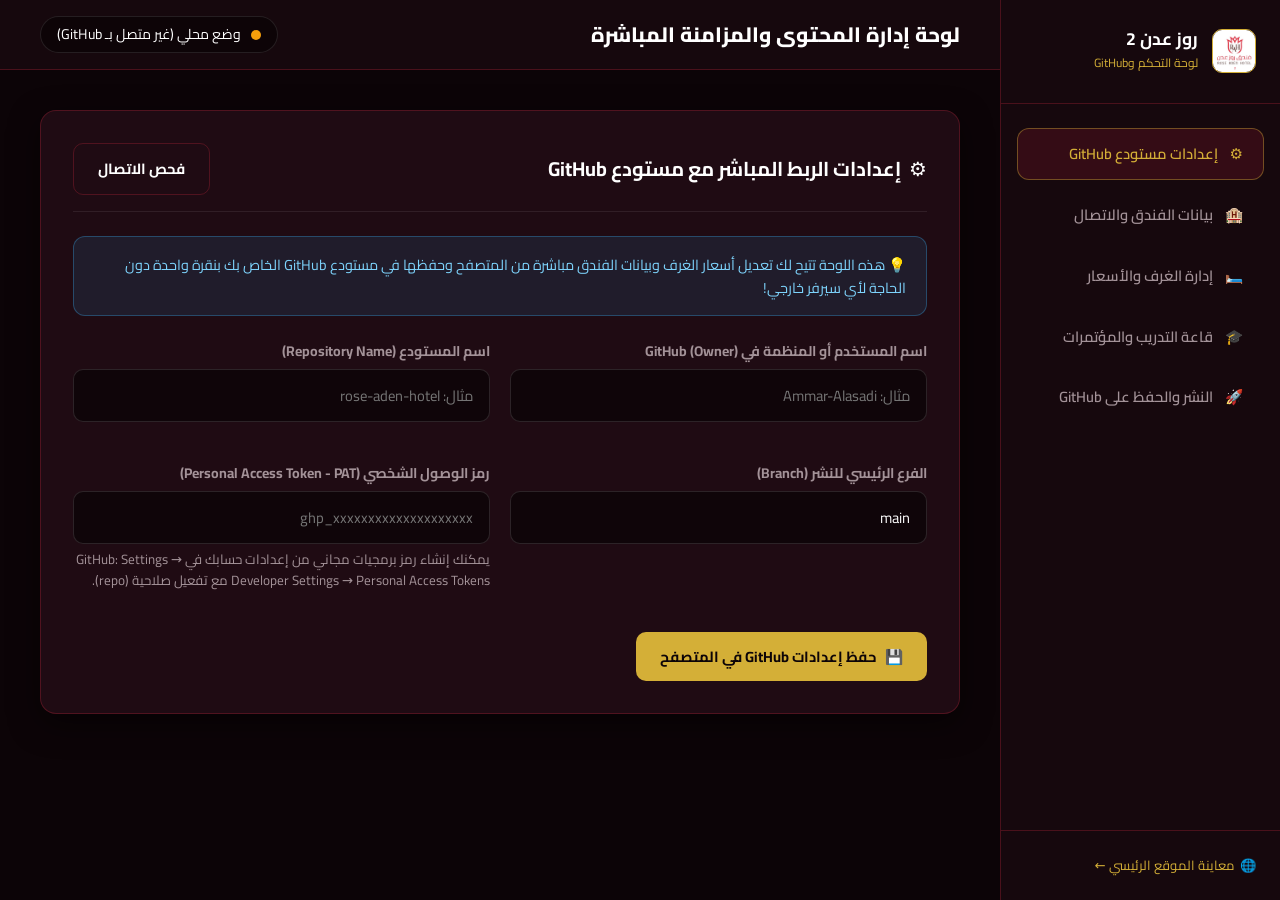
==== admin/index.html @ 8acf1264 "Add files via upload" ====
<!DOCTYPE html>
<html lang="ar" dir="rtl">
<head>
  <meta charset="UTF-8">
  <meta name="viewport" content="width=device-width, initial-scale=1.0">
  <title>لوحة تحكم فندق روز عدن 2 | Rose Aden 2 CMS</title>
  <link rel="icon" type="image/jpeg" href="../assets/images/favicon.jpg">
  
  <!-- Google Fonts: Cairo -->
  <link rel="preconnect" href="https://fonts.googleapis.com">
  <link rel="preconnect" href="https://fonts.gstatic.com" crossorigin>
  <link href="https://fonts.googleapis.com/css2?family=Cairo:wght@400;600;700;800;900&display=swap" rel="stylesheet">
  
  <link rel="stylesheet" href="css/admin.css">
</head>
<body>

  <!-- Sidebar -->
  <aside class="admin-sidebar">
    <div class="admin-brand">
      <img src="../assets/images/logo.jpg" alt="شعار فندق روز عدن 2">
      <div>
        <h2>روز عدن 2</h2>
        <span>لوحة التحكم وGitHub</span>
      </div>
    </div>

    <nav class="admin-nav">
      <div class="admin-nav-item active" data-tab="tab-github" onclick="switchTab('tab-github')">
        <span>⚙️</span> إعدادات مستودع GitHub
      </div>
      <div class="admin-nav-item" data-tab="tab-hotel" onclick="switchTab('tab-hotel')">
        <span>🏨</span> بيانات الفندق والاتصال
      </div>
      <div class="admin-nav-item" data-tab="tab-rooms" onclick="switchTab('tab-rooms')">
        <span>🛏️</span> إدارة الغرف والأسعار
      </div>
      <div class="admin-nav-item" data-tab="tab-hall" onclick="switchTab('tab-hall')">
        <span>🎓</span> قاعة التدريب والمؤتمرات
      </div>
      <div class="admin-nav-item" data-tab="tab-publish" onclick="switchTab('tab-publish')">
        <span>🚀</span> النشر والحفظ على GitHub
      </div>
    </nav>

    <div style="padding: 1.5rem; border-top: 1px solid var(--admin-border); font-size: 0.82rem; color: var(--admin-muted);">
      <a href="../index.html" target="_blank" style="color: var(--admin-gold); text-decoration: none; display: flex; align-items: center; gap: 0.4rem;">
        <span>🌐</span> معاينة الموقع الرئيسي &larr;
      </a>
    </div>
  </aside>

  <!-- Main Content -->
  <main class="admin-main">
    <div class="admin-topbar">
      <h1 style="font-size: 1.3rem; font-weight: 800; color: #ffffff;">لوحة إدارة المحتوى والمزامنة المباشرة</h1>
      <div class="sync-status">
        <span class="status-dot" id="statusDot"></span>
        <span id="statusText">جاري فحص الاتصال بـ GitHub...</span>
      </div>
    </div>

    <div class="admin-content">

      <!-- TAB 1: GitHub Settings -->
      <section class="tab-pane active" id="tab-github">
        <div class="admin-card">
          <div class="admin-card-header">
            <h2 class="admin-card-title"><span>⚙️</span> إعدادات الربط المباشر مع مستودع GitHub</h2>
            <button type="button" class="admin-btn admin-btn-outline" onclick="testGitHubConnection()">فحص الاتصال</button>
          </div>

          <div id="ghConnAlert" class="alert-box alert-info">
            💡 هذه اللوحة تتيح لك تعديل أسعار الغرف وبيانات الفندق مباشرة من المتصفح وحفظها في مستودع GitHub الخاص بك بنقرة واحدة دون الحاجة لأي سيرفر خارجي!
          </div>

          <form onsubmit="saveGitHubConfig(event)">
            <div class="form-row">
              <div class="form-group">
                <label for="ghOwner">اسم المستخدم أو المنظمة في GitHub (Owner)</label>
                <input type="text" id="ghOwner" class="admin-input" placeholder="مثال: Ammar-Alasadi" required>
              </div>
              <div class="form-group">
                <label for="ghRepo">اسم المستودع (Repository Name)</label>
                <input type="text" id="ghRepo" class="admin-input" placeholder="مثال: rose-aden-hotel" required>
              </div>
            </div>

            <div class="form-row">
              <div class="form-group">
                <label for="ghBranch">الفرع الرئيسي للنشر (Branch)</label>
                <input type="text" id="ghBranch" class="admin-input" value="main" placeholder="main أو master أو gh-pages">
              </div>
              <div class="form-group">
                <label for="ghToken">رمز الوصول الشخصي (Personal Access Token - PAT)</label>
                <input type="password" id="ghToken" class="admin-input" placeholder="ghp_xxxxxxxxxxxxxxxxxxxx" required>
                <small style="color: var(--admin-muted); display: block; margin-top: 0.35rem;">
                  يمكنك إنشاء رمز برمجيات مجاني من إعدادات حسابك في GitHub: Settings &rarr; Developer Settings &rarr; Personal Access Tokens مع تفعيل صلاحية (repo).
                </small>
              </div>
            </div>

            <button type="submit" class="admin-btn admin-btn-gold">
              <span>💾</span> حفظ إعدادات GitHub في المتصفح
            </button>
          </form>
        </div>
      </section>

      <!-- TAB 2: Hotel Info -->
      <section class="tab-pane" id="tab-hotel">
        <div class="admin-card">
          <div class="admin-card-header">
            <h2 class="admin-card-title"><span>🏨</span> البيانات العامة ومعلومات الاتصال</h2>
          </div>

          <div class="form-row">
            <div class="form-group">
              <label for="hotelNameAr">اسم الفندق (عربي)</label>
              <input type="text" id="hotelNameAr" class="admin-input">
            </div>
            <div class="form-group">
              <label for="hotelSloganAr">الشعار اللفظي (Slogan)</label>
              <input type="text" id="hotelSloganAr" class="admin-input">
            </div>
          </div>

          <div class="form-group">
            <label for="hotelAddressAr">العنوان التفصيلي</label>
            <input type="text" id="hotelAddressAr" class="admin-input">
          </div>

          <div class="form-row">
            <div class="form-group">
              <label for="hotelWa">رقم الواتساب الرئيسي للحجوزات</label>
              <input type="text" id="hotelWa" class="admin-input">
            </div>
            <div class="form-group">
              <label for="hotelPhones">هواتف الاستقبال الأرضية (مفصولة بـ |)</label>
              <input type="text" id="hotelPhones" class="admin-input">
            </div>
          </div>

          <button type="button" class="admin-btn admin-btn-primary" onclick="switchTab('tab-publish')">
            <span>التالي:</span> مراجعة ونشر التعديلات &larr;
          </button>
        </div>
      </section>

      <!-- TAB 3: Rooms -->
      <section class="tab-pane" id="tab-rooms">
        <div class="admin-card">
          <div class="admin-card-header">
            <h2 class="admin-card-title"><span>🛏️</span> إدارة الغرف والأسعار والمميزات</h2>
          </div>

          <p style="color: var(--admin-muted); margin-bottom: 1.5rem; font-size: 0.9rem;">
            قم بتعديل أسعار الغرف أو مسمياتها وشاراتها الترويجية أدناه، ثم انتقل لتبويب النشر لحفظها مباشرة على GitHub.
          </p>

          <div id="roomsListContainer">
            <!-- Dynamic Rooms -->
          </div>

          <button type="button" class="admin-btn admin-btn-primary" onclick="switchTab('tab-publish')">
            <span>التالي:</span> مراجعة ونشر التعديلات &larr;
          </button>
        </div>
      </section>

      <!-- TAB 4: Hall -->
      <section class="tab-pane" id="tab-hall">
        <div class="admin-card">
          <div class="admin-card-header">
            <h2 class="admin-card-title"><span>🎓</span> قاعة التدريب والفعاليات</h2>
          </div>

          <div class="form-row">
            <div class="form-group">
              <label for="hallTitleAr">عنوان القاعة</label>
              <input type="text" id="hallTitleAr" class="admin-input">
            </div>
            <div class="form-group">
              <label for="hallCapacity">السعة الاستيعابية</label>
              <input type="text" id="hallCapacity" class="admin-input">
            </div>
          </div>

          <button type="button" class="admin-btn admin-btn-primary" onclick="switchTab('tab-publish')">
            <span>التالي:</span> مراجعة ونشر التعديلات &larr;
          </button>
        </div>
      </section>

      <!-- TAB 5: Publish to GitHub -->
      <section class="tab-pane" id="tab-publish">
        <div class="admin-card">
          <div class="admin-card-header">
            <h2 class="admin-card-title"><span>🚀</span> نشر التعديلات وتحديث موقع GitHub Pages</h2>
          </div>

          <div class="alert-box alert-info">
            عند النقر على زر النشر، سيقوم النظام بعمل Commit تلقائي إلى ملفات <code>data/*.json</code> في مستودع GitHub الخاص بك. سيقوم GitHub Pages تلقائياً بإعادة بناء ونشر الموقع خلال 30 إلى 60 ثانية!
          </div>

          <div style="display: flex; gap: 1rem; flex-wrap: wrap; margin-bottom: 2rem;">
            <button type="button" id="publishBtn" class="admin-btn admin-btn-gold" style="font-size: 1.05rem; padding: 0.85rem 2rem;" onclick="publishToGitHub()">
              <span>🚀</span> حفظ ونشر التعديلات على GitHub الآن
            </button>
            <button type="button" class="admin-btn admin-btn-outline" onclick="downloadJsonPackage()">
              <span>📥</span> تحميل ملفات JSON المعدلة يدوياً
            </button>
          </div>

          <div id="publishLog" class="alert-box alert-success" style="display: none; line-height: 1.8;">
          </div>
        </div>
      </section>

    </div>
  </main>

  <script src="js/admin.js"></script>
</body>
</html>
---- admin/css/admin.css ----
/* ==========================================================================
   Rose Aden 2 - Admin Control Panel Stylesheet
   لوحة تحكم فندق روز عدن 2
   ========================================================================== */

:root {
  --admin-bg: #0c0407;
  --admin-sidebar: #16080d;
  --admin-card: #1f0b13;
  --admin-card-hover: #290f19;
  --admin-border: rgba(226, 45, 70, 0.25);
  --admin-text: #ffffff;
  --admin-muted: #a39298;
  --admin-primary: #e22d46;
  --admin-gold: #d4af37;
  --admin-success: #22c55e;
  --admin-warning: #f59e0b;
  --admin-danger: #ef4444;
}

* {
  margin: 0;
  padding: 0;
  box-sizing: border-box;
}

body {
  font-family: 'Cairo', system-ui, sans-serif;
  background: var(--admin-bg);
  color: var(--admin-text);
  line-height: 1.6;
  min-height: 100vh;
  display: flex;
}

/* Layout */
.admin-sidebar {
  width: 280px;
  background: var(--admin-sidebar);
  border-left: 1px solid var(--admin-border);
  display: flex;
  flex-direction: column;
  flex-shrink: 0;
  min-height: 100vh;
}

.admin-brand {
  padding: 1.75rem 1.5rem;
  border-bottom: 1px solid var(--admin-border);
  display: flex;
  align-items: center;
  gap: 0.85rem;
}

.admin-brand img {
  width: 44px;
  height: 44px;
  border-radius: 10px;
  border: 1px solid var(--admin-gold);
}

.admin-brand h2 {
  font-size: 1.1rem;
  color: #ffffff;
  line-height: 1.2;
}

.admin-brand span {
  font-size: 0.75rem;
  color: var(--admin-gold);
}

.admin-nav {
  padding: 1.5rem 1rem;
  display: flex;
  flex-direction: column;
  gap: 0.5rem;
  flex-grow: 1;
}

.admin-nav-item {
  display: flex;
  align-items: center;
  gap: 0.75rem;
  padding: 0.85rem 1.25rem;
  border-radius: 12px;
  color: var(--admin-muted);
  text-decoration: none;
  font-weight: 600;
  font-size: 0.92rem;
  cursor: pointer;
  transition: all 0.25s ease;
  border: 1px solid transparent;
}

.admin-nav-item:hover, .admin-nav-item.active {
  background: rgba(226, 45, 70, 0.15);
  border-color: var(--admin-border);
  color: #ffffff;
}

.admin-nav-item.active {
  color: var(--admin-gold);
  border-color: rgba(212, 175, 55, 0.4);
}

.admin-main {
  flex-grow: 1;
  display: flex;
  flex-direction: column;
  overflow-x: hidden;
}

.admin-topbar {
  background: var(--admin-sidebar);
  border-bottom: 1px solid var(--admin-border);
  padding: 1rem 2.5rem;
  display: flex;
  justify-content: space-between;
  align-items: center;
}

.sync-status {
  display: flex;
  align-items: center;
  gap: 0.6rem;
  font-size: 0.88rem;
  background: rgba(0, 0, 0, 0.4);
  padding: 0.4rem 1rem;
  border-radius: 99px;
  border: 1px solid rgba(255, 255, 255, 0.1);
}

.status-dot {
  width: 10px;
  height: 10px;
  border-radius: 50%;
  background: var(--admin-warning);
}

.status-dot.connected {
  background: var(--admin-success);
  box-shadow: 0 0 10px var(--admin-success);
}

.admin-content {
  padding: 2.5rem;
  flex-grow: 1;
  max-width: 1100px;
}

.tab-pane {
  display: none;
}

.tab-pane.active {
  display: block;
}

/* Cards & Sections */
.admin-card {
  background: var(--admin-card);
  border: 1px solid var(--admin-border);
  border-radius: 16px;
  padding: 2rem;
  margin-bottom: 2rem;
  box-shadow: 0 10px 30px rgba(0, 0, 0, 0.5);
}

.admin-card-header {
  display: flex;
  justify-content: space-between;
  align-items: center;
  margin-bottom: 1.5rem;
  padding-bottom: 1rem;
  border-bottom: 1px solid rgba(255, 255, 255, 0.08);
}

.admin-card-title {
  font-size: 1.25rem;
  font-weight: 700;
  color: #ffffff;
  display: flex;
  align-items: center;
  gap: 0.5rem;
}

/* Forms */
.form-row {
  display: grid;
  grid-template-columns: repeat(auto-fit, minmax(280px, 1fr));
  gap: 1.25rem;
  margin-bottom: 1.25rem;
}

.form-group {
  margin-bottom: 1.25rem;
}

.form-group label {
  display: block;
  font-size: 0.88rem;
  font-weight: 700;
  color: var(--admin-muted);
  margin-bottom: 0.4rem;
}

.admin-input, .admin-select, .admin-textarea {
  width: 100%;
  padding: 0.75rem 1rem;
  background: rgba(0, 0, 0, 0.5);
  border: 1px solid rgba(255, 255, 255, 0.12);
  border-radius: 10px;
  color: #ffffff;
  font-family: inherit;
  font-size: 0.92rem;
  transition: all 0.2s ease;
}

.admin-input:focus, .admin-select:focus, .admin-textarea:focus {
  outline: none;
  border-color: var(--admin-primary);
  box-shadow: 0 0 0 3px rgba(226, 45, 70, 0.25);
}

.admin-btn {
  display: inline-flex;
  align-items: center;
  gap: 0.5rem;
  padding: 0.7rem 1.5rem;
  border-radius: 10px;
  font-family: inherit;
  font-weight: 700;
  font-size: 0.92rem;
  cursor: pointer;
  border: none;
  transition: all 0.2s ease;
  text-decoration: none;
}

.admin-btn-primary {
  background: var(--admin-primary);
  color: #ffffff;
}

.admin-btn-primary:hover {
  background: #be123c;
  transform: translateY(-1px);
}

.admin-btn-gold {
  background: var(--admin-gold);
  color: #0c0407;
}

.admin-btn-gold:hover {
  background: #f5cd5f;
  transform: translateY(-1px);
}

.admin-btn-outline {
  background: transparent;
  border: 1px solid var(--admin-border);
  color: #ffffff;
}

.admin-btn-outline:hover {
  border-color: var(--admin-primary);
  color: var(--admin-primary);
}

.admin-btn-success {
  background: var(--admin-success);
  color: #ffffff;
}

.admin-btn-danger {
  background: var(--admin-danger);
  color: #ffffff;
}

/* Alert Boxes */
.alert-box {
  padding: 1rem 1.25rem;
  border-radius: 12px;
  margin-bottom: 1.5rem;
  font-size: 0.9rem;
  display: flex;
  align-items: center;
  gap: 0.75rem;
}

.alert-info {
  background: rgba(56, 182, 255, 0.1);
  border: 1px solid rgba(56, 182, 255, 0.3);
  color: #7dd3fc;
}

.alert-success {
  background: rgba(34, 197, 94, 0.1);
  border: 1px solid rgba(34, 197, 94, 0.3);
  color: #86efac;
}

/* Room Edit Item */
.room-edit-card {
  background: rgba(0, 0, 0, 0.35);
  border: 1px solid var(--admin-border);
  border-radius: 14px;
  padding: 1.5rem;
  margin-bottom: 1.5rem;
}

.room-edit-header {
  display: flex;
  justify-content: space-between;
  align-items: center;
  margin-bottom: 1rem;
}
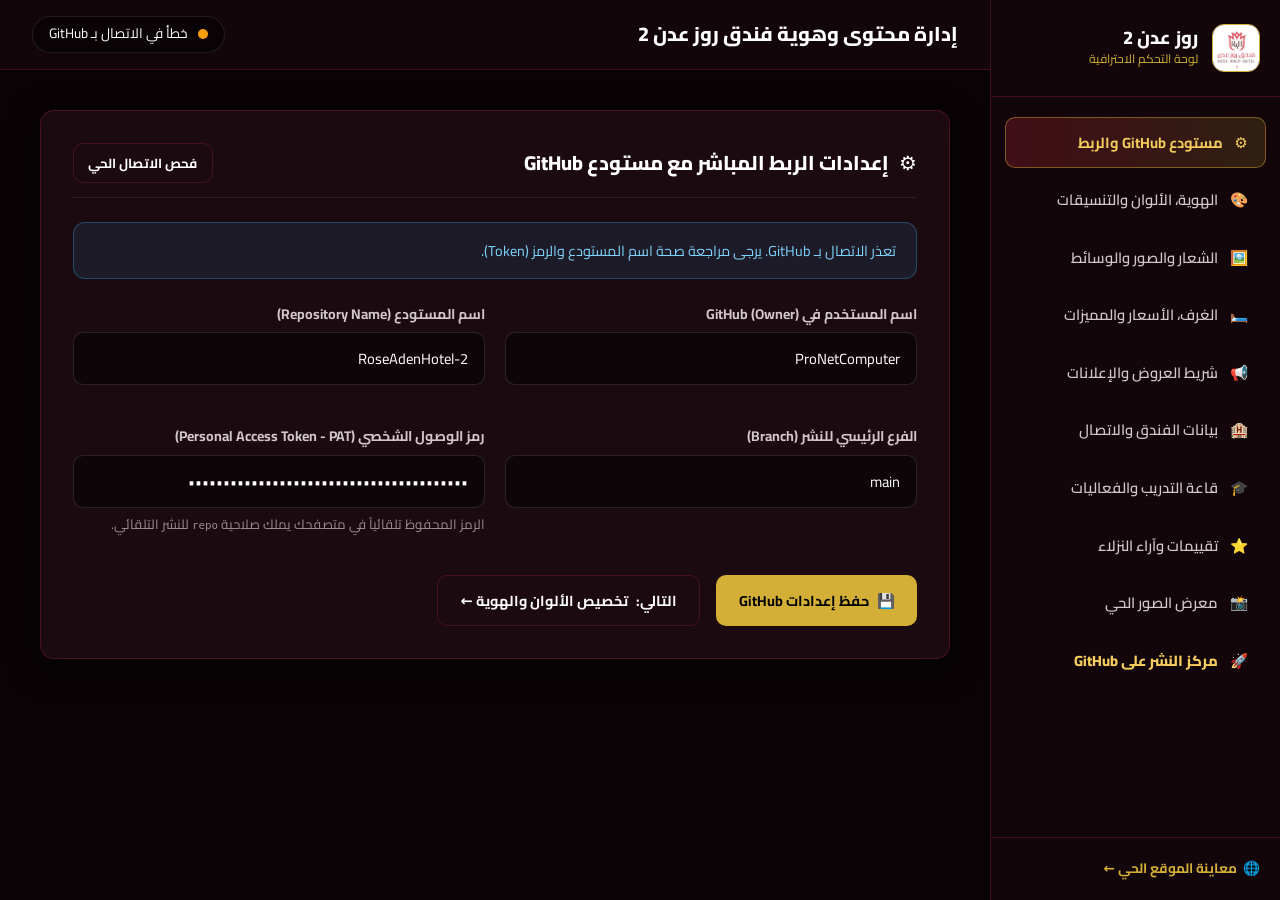
==== commit d1aa20a4: "Add files via upload" ====
--- a/admin/index.html
+++ b/admin/index.html
@@ -3,216 +3,492 @@
 <head>
   <meta charset="UTF-8">
   <meta name="viewport" content="width=device-width, initial-scale=1.0">
-  <title>لوحة تحكم فندق روز عدن 2 | Rose Aden 2 CMS</title>
+  <title>لوحة تحكم فندق روز عدن 2 | Advanced CMS Dashboard</title>
   <link rel="icon" type="image/jpeg" href="../assets/images/favicon.jpg">
   
-  <!-- Google Fonts: Cairo -->
+  <!-- Google Fonts: Cairo & Poppins -->
   <link rel="preconnect" href="https://fonts.googleapis.com">
   <link rel="preconnect" href="https://fonts.gstatic.com" crossorigin>
-  <link href="https://fonts.googleapis.com/css2?family=Cairo:wght@400;600;700;800;900&display=swap" rel="stylesheet">
+  <link href="https://fonts.googleapis.com/css2?family=Cairo:wght@400;600;700;800;900&family=Poppins:wght@400;600;700&display=swap" rel="stylesheet">
   
   <link rel="stylesheet" href="css/admin.css">
 </head>
 <body>
 
   <!-- Sidebar -->
-  <aside class="admin-sidebar">
-    <div class="admin-brand">
-      <img src="../assets/images/logo.jpg" alt="شعار فندق روز عدن 2">
+  <aside class="adm-sidebar">
+    <div class="adm-brand">
+      <img src="../assets/images/logo.jpg" alt="شعار فندق روز عدن 2" onerror="this.src='../assets/images/favicon.jpg'">
       <div>
         <h2>روز عدن 2</h2>
-        <span>لوحة التحكم وGitHub</span>
+        <span>لوحة التحكم الاحترافية</span>
       </div>
     </div>
 
-    <nav class="admin-nav">
-      <div class="admin-nav-item active" data-tab="tab-github" onclick="switchTab('tab-github')">
-        <span>⚙️</span> إعدادات مستودع GitHub
-      </div>
-      <div class="admin-nav-item" data-tab="tab-hotel" onclick="switchTab('tab-hotel')">
+    <nav class="adm-nav">
+      <div class="adm-nav-item active" data-tab="tab-github" onclick="switchTab('tab-github')">
+        <span>⚙️</span> مستودع GitHub والربط
+      </div>
+      <div class="adm-nav-item" data-tab="tab-theme" onclick="switchTab('tab-theme')">
+        <span>🎨</span> الهوية، الألوان والتنسيقات
+      </div>
+      <div class="adm-nav-item" data-tab="tab-media" onclick="switchTab('tab-media')">
+        <span>🖼️</span> الشعار والصور والوسائط
+      </div>
+      <div class="adm-nav-item" data-tab="tab-rooms" onclick="switchTab('tab-rooms')">
+        <span>🛏️</span> الغرف، الأسعار والمميزات
+      </div>
+      <div class="adm-nav-item" data-tab="tab-announcement" onclick="switchTab('tab-announcement')">
+        <span>📢</span> شريط العروض والإعلانات
+      </div>
+      <div class="adm-nav-item" data-tab="tab-hotel" onclick="switchTab('tab-hotel')">
         <span>🏨</span> بيانات الفندق والاتصال
       </div>
-      <div class="admin-nav-item" data-tab="tab-rooms" onclick="switchTab('tab-rooms')">
-        <span>🛏️</span> إدارة الغرف والأسعار
-      </div>
-      <div class="admin-nav-item" data-tab="tab-hall" onclick="switchTab('tab-hall')">
-        <span>🎓</span> قاعة التدريب والمؤتمرات
-      </div>
-      <div class="admin-nav-item" data-tab="tab-publish" onclick="switchTab('tab-publish')">
-        <span>🚀</span> النشر والحفظ على GitHub
+      <div class="adm-nav-item" data-tab="tab-hall" onclick="switchTab('tab-hall')">
+        <span>🎓</span> قاعة التدريب والفعاليات
+      </div>
+      <div class="adm-nav-item" data-tab="tab-reviews" onclick="switchTab('tab-reviews')">
+        <span>⭐</span> تقييمات وآراء النزلاء
+      </div>
+      <div class="adm-nav-item" data-tab="tab-gallery" onclick="switchTab('tab-gallery')">
+        <span>📸</span> معرض الصور الحي
+      </div>
+      <div class="adm-nav-item" data-tab="tab-publish" onclick="switchTab('tab-publish')" style="color: var(--adm-gold-light); font-weight: 800;">
+        <span>🚀</span> مركز النشر على GitHub
       </div>
     </nav>
 
-    <div style="padding: 1.5rem; border-top: 1px solid var(--admin-border); font-size: 0.82rem; color: var(--admin-muted);">
-      <a href="../index.html" target="_blank" style="color: var(--admin-gold); text-decoration: none; display: flex; align-items: center; gap: 0.4rem;">
-        <span>🌐</span> معاينة الموقع الرئيسي &larr;
+    <div style="padding: 1.25rem; border-top: 1px solid var(--adm-border); font-size: 0.85rem;">
+      <a href="../index.html" target="_blank" style="color: var(--adm-gold); text-decoration: none; display: flex; align-items: center; gap: 0.4rem; font-weight: 700;">
+        <span>🌐</span> معاينة الموقع الحي &larr;
       </a>
     </div>
   </aside>
 
-  <!-- Main Content -->
-  <main class="admin-main">
-    <div class="admin-topbar">
-      <h1 style="font-size: 1.3rem; font-weight: 800; color: #ffffff;">لوحة إدارة المحتوى والمزامنة المباشرة</h1>
+  <!-- Main Content Area -->
+  <main class="adm-main">
+    <div class="adm-topbar">
+      <div style="display: flex; align-items: center; gap: 1rem;">
+        <h1 style="font-size: 1.25rem; font-weight: 800; color: #fff;">إدارة محتوى وهوية فندق روز عدن 2</h1>
+      </div>
       <div class="sync-status">
         <span class="status-dot" id="statusDot"></span>
         <span id="statusText">جاري فحص الاتصال بـ GitHub...</span>
       </div>
     </div>
 
-    <div class="admin-content">
-
-      <!-- TAB 1: GitHub Settings -->
+    <div class="adm-content">
+
+      <!-- ================= TAB 1: GITHUB CONNECTION ================= -->
       <section class="tab-pane active" id="tab-github">
-        <div class="admin-card">
-          <div class="admin-card-header">
-            <h2 class="admin-card-title"><span>⚙️</span> إعدادات الربط المباشر مع مستودع GitHub</h2>
-            <button type="button" class="admin-btn admin-btn-outline" onclick="testGitHubConnection()">فحص الاتصال</button>
+        <div class="adm-card">
+          <div class="adm-card-header">
+            <h2 class="adm-card-title"><span>⚙️</span> إعدادات الربط المباشر مع مستودع GitHub</h2>
+            <button type="button" class="adm-btn adm-btn-outline adm-btn-sm" onclick="testGitHubConnection()">فحص الاتصال الحي</button>
           </div>
 
           <div id="ghConnAlert" class="alert-box alert-info">
-            💡 هذه اللوحة تتيح لك تعديل أسعار الغرف وبيانات الفندق مباشرة من المتصفح وحفظها في مستودع GitHub الخاص بك بنقرة واحدة دون الحاجة لأي سيرفر خارجي!
+            💡 هذه اللوحة متصلة بحسابك <strong>ProNetComputer</strong> ومستودعك <strong>RoseAdenHotel-2</strong>. أي تعديل تقوم بحفظه سيتم إرساله كـ Commit فوري لمستودعك في ثوانٍ!
           </div>
 
           <form onsubmit="saveGitHubConfig(event)">
             <div class="form-row">
               <div class="form-group">
-                <label for="ghOwner">اسم المستخدم أو المنظمة في GitHub (Owner)</label>
-                <input type="text" id="ghOwner" class="admin-input" placeholder="مثال: Ammar-Alasadi" required>
+                <label for="ghOwner">اسم المستخدم في GitHub (Owner)</label>
+                <input type="text" id="ghOwner" class="adm-input" value="ProNetComputer" required>
               </div>
               <div class="form-group">
                 <label for="ghRepo">اسم المستودع (Repository Name)</label>
-                <input type="text" id="ghRepo" class="admin-input" placeholder="مثال: rose-aden-hotel" required>
+                <input type="text" id="ghRepo" class="adm-input" value="RoseAdenHotel-2" required>
               </div>
             </div>
 
             <div class="form-row">
               <div class="form-group">
                 <label for="ghBranch">الفرع الرئيسي للنشر (Branch)</label>
-                <input type="text" id="ghBranch" class="admin-input" value="main" placeholder="main أو master أو gh-pages">
+                <input type="text" id="ghBranch" class="adm-input" value="main" required>
               </div>
               <div class="form-group">
                 <label for="ghToken">رمز الوصول الشخصي (Personal Access Token - PAT)</label>
-                <input type="password" id="ghToken" class="admin-input" placeholder="ghp_xxxxxxxxxxxxxxxxxxxx" required>
-                <small style="color: var(--admin-muted); display: block; margin-top: 0.35rem;">
-                  يمكنك إنشاء رمز برمجيات مجاني من إعدادات حسابك في GitHub: Settings &rarr; Developer Settings &rarr; Personal Access Tokens مع تفعيل صلاحية (repo).
+                <input type="password" id="ghToken" class="adm-input" placeholder="ghp_xxxxxxxxxxxxxxxxxxxx" required>
+                <small style="color: var(--adm-muted); display: block; margin-top: 0.35rem;">
+                  الرمز المحفوظ تلقائياً في متصفحك يملك صلاحية <code>repo</code> للنشر التلقائي.
                 </small>
               </div>
             </div>
 
-            <button type="submit" class="admin-btn admin-btn-gold">
-              <span>💾</span> حفظ إعدادات GitHub في المتصفح
+            <div style="display: flex; gap: 1rem; flex-wrap: wrap;">
+              <button type="submit" class="adm-btn adm-btn-gold">
+                <span>💾</span> حفظ إعدادات GitHub
+              </button>
+              <button type="button" class="adm-btn adm-btn-outline" onclick="switchTab('tab-theme')">
+                <span>التالي:</span> تخصيص الألوان والهوية &larr;
+              </button>
+            </div>
+          </form>
+        </div>
+      </section>
+
+      <!-- ================= TAB 2: THEME & COLOR CUSTOMIZER ================= -->
+      <section class="tab-pane" id="tab-theme">
+        <div class="adm-card">
+          <div class="adm-card-header">
+            <h2 class="adm-card-title"><span>🎨</span> تخصيص الهوية البصرية والألوان والتنسيقات</h2>
+          </div>
+
+          <p style="color: var(--adm-text-sub); margin-bottom: 1.5rem; font-size: 0.92rem;">
+            يمكنك تخصيص الألوان الملكية للفندق واختيار الخط ونصف قطر الحواف، وستنعكس فوراً على الموقع بالكامل:
+          </p>
+
+          <div class="form-row">
+            <!-- Primary Color -->
+            <div class="form-group">
+              <label>اللون الأساسي للفندق (Primary Brand Color)</label>
+              <div class="color-picker-box">
+                <input type="color" id="thmPrimary" value="#e22d46" oninput="syncColorInput('thmPrimary', 'thmPrimaryText')">
+                <input type="text" id="thmPrimaryText" class="adm-input" value="#e22d46" oninput="syncTextInput('thmPrimaryText', 'thmPrimary')">
+              </div>
+              <div style="display: flex; gap: 0.5rem; margin-top: 0.6rem; align-items: center;">
+                <span style="font-size: 0.78rem; color: var(--adm-muted);">أنماط مقترحة:</span>
+                <button type="button" class="color-preset-btn" style="background: #e22d46;" title="Rose Aden Classic" onclick="setPresetColor('#e22d46', '#d4af37')"></button>
+                <button type="button" class="color-preset-btn" style="background: #be123c;" title="Royal Deep Velvet" onclick="setPresetColor('#be123c', '#f5cd5f')"></button>
+                <button type="button" class="color-preset-btn" style="background: #0284c7;" title="Cyan Sea Blue" onclick="setPresetColor('#0284c7', '#f59e0b')"></button>
+                <button type="button" class="color-preset-btn" style="background: #059669;" title="Emerald Luxury" onclick="setPresetColor('#059669', '#d4af37')"></button>
+              </div>
+            </div>
+
+            <!-- Gold Accent -->
+            <div class="form-group">
+              <label>لون التمييز الذهبي (Luxury Gold Accent)</label>
+              <div class="color-picker-box">
+                <input type="color" id="thmGold" value="#d4af37" oninput="syncColorInput('thmGold', 'thmGoldText')">
+                <input type="text" id="thmGoldText" class="adm-input" value="#d4af37" oninput="syncTextInput('thmGoldText', 'thmGold')">
+              </div>
+            </div>
+          </div>
+
+          <div class="form-row">
+            <div class="form-group">
+              <label for="thmFont">نوع الخط العربي (Typography)</label>
+              <select id="thmFont" class="adm-select">
+                <option value="'Cairo', system-ui, sans-serif">خط كايرو (Cairo - الفاخر الافتراضي)</option>
+                <option value="'Tajawal', system-ui, sans-serif">خط تجوال (Tajawal - عصري ونظيف)</option>
+                <option value="'Almarai', system-ui, sans-serif">خط المراعي (Almarai - هندسي متوازن)</option>
+                <option value="'Readex Pro', system-ui, sans-serif">خط ريديكس برو (Readex Pro - تقني أنيق)</option>
+              </select>
+            </div>
+
+            <div class="form-group">
+              <label for="thmRadius">انحناء الحواف والكروت (Border Radius)</label>
+              <select id="thmRadius" class="adm-select">
+                <option value="12px">كلاسيكي مستقيم (12px)</option>
+                <option value="18px" selected>عصري متوازن (18px)</option>
+                <option value="26px">مستدير فائق النعومة (26px)</option>
+              </select>
+            </div>
+          </div>
+
+          <!-- Live Theme Preview -->
+          <div style="margin-top: 1.5rem; background: rgba(0,0,0,0.5); border: 1px solid var(--adm-border); border-radius: 12px; padding: 1.5rem;" id="themePreviewBox">
+            <h4 style="font-size: 0.95rem; color: var(--adm-gold); margin-bottom: 0.75rem;">👁️ معاينة فورية لتناسق الألوان:</h4>
+            <div style="display: flex; gap: 1rem; align-items: center; flex-wrap: wrap;">
+              <button type="button" class="adm-btn adm-btn-primary" style="background: var(--prev-primary, #e22d46);">زر أساسي تجريبي</button>
+              <button type="button" class="adm-btn adm-btn-gold" style="background: var(--prev-gold, #d4af37);">زر ذهبي ملكي</button>
+              <span style="color: var(--prev-gold, #d4af37); font-weight: 800; font-size: 1.1rem;">★ أجنحة VIP الفاخرة</span>
+            </div>
+          </div>
+
+          <div style="margin-top: 2rem;">
+            <button type="button" class="adm-btn adm-btn-gold" onclick="switchTab('tab-publish')">
+              <span>🚀</span> حفظ ونشر الألوان على GitHub
             </button>
-          </form>
-        </div>
-      </section>
-
-      <!-- TAB 2: Hotel Info -->
+          </div>
+        </div>
+      </section>
+
+      <!-- ================= TAB 3: MEDIA & LOGO UPLOADER ================= -->
+      <section class="tab-pane" id="tab-media">
+        <div class="adm-card">
+          <div class="adm-card-header">
+            <h2 class="adm-card-title"><span>🖼️</span> مدير الوسائط وتعديل الشعار والصور عبر GitHub</h2>
+          </div>
+
+          <p style="color: var(--adm-text-sub); margin-bottom: 1.5rem; font-size: 0.92rem;">
+            يمكنك رفع صور وشعارات جديدة مباشرة من جهازك إلى مستودع GitHub؛ ستقوم الأداة بضغط وتشفير الصورة ورفعها للمستودع فوراً:
+          </p>
+
+          <!-- Logo Uploader -->
+          <div class="image-uploader-card">
+            <img src="../assets/images/logo.jpg" class="image-preview-thumb" id="logoPreview" alt="شعار الفندق" onerror="this.src='../assets/images/favicon.jpg'">
+            <div>
+              <strong style="color: #fff; display: block; font-size: 1.05rem; margin-bottom: 0.35rem;">شعار الفندق الرسمي (Logo)</strong>
+              <span style="font-size: 0.8rem; color: var(--adm-muted); display: block; margin-bottom: 0.75rem;">المسار في المستودع: <code>assets/images/logo.jpg</code></span>
+              <div style="display: flex; gap: 0.75rem; align-items: center; flex-wrap: wrap;">
+                <input type="file" id="logoFileInput" accept="image/*" class="adm-input" style="padding: 0.4rem; max-width: 250px;">
+                <button type="button" class="adm-btn adm-btn-primary adm-btn-sm" onclick="uploadDirectAsset('logoFileInput', 'assets/images/logo.jpg', 'logoStatusBox')">
+                  <span>⬆️</span> رفع واستبدال الشعار على GitHub
+                </button>
+              </div>
+              <div id="logoStatusBox" class="alert-box" style="display:none; margin-top: 0.75rem; padding: 0.6rem 1rem;"></div>
+            </div>
+          </div>
+
+          <!-- Favicon Uploader -->
+          <div class="image-uploader-card">
+            <img src="../assets/images/favicon.jpg" class="image-preview-thumb" id="favPreview" alt="الأيقونة" onerror="this.src='../assets/images/logo.jpg'">
+            <div>
+              <strong style="color: #fff; display: block; font-size: 1.05rem; margin-bottom: 0.35rem;">أيقونة المتصفح (Favicon)</strong>
+              <span style="font-size: 0.8rem; color: var(--adm-muted); display: block; margin-bottom: 0.75rem;">المسار في المستودع: <code>assets/images/favicon.jpg</code></span>
+              <div style="display: flex; gap: 0.75rem; align-items: center; flex-wrap: wrap;">
+                <input type="file" id="favFileInput" accept="image/*" class="adm-input" style="padding: 0.4rem; max-width: 250px;">
+                <button type="button" class="adm-btn adm-btn-primary adm-btn-sm" onclick="uploadDirectAsset('favFileInput', 'assets/images/favicon.jpg', 'favStatusBox')">
+                  <span>⬆️</span> رفع واستبدال الأيقونة
+                </button>
+              </div>
+              <div id="favStatusBox" class="alert-box" style="display:none; margin-top: 0.75rem; padding: 0.6rem 1rem;"></div>
+            </div>
+          </div>
+
+          <!-- Hero Background Uploader -->
+          <div class="image-uploader-card">
+            <img src="../assets/images/building-day.jpg" class="image-preview-thumb" id="heroPreview" alt="خلفية الواجهة" onerror="this.src='../assets/images/building-night.jpg'">
+            <div>
+              <strong style="color: #fff; display: block; font-size: 1.05rem; margin-bottom: 0.35rem;">صورة خلفية الواجهة (Hero Banner Image)</strong>
+              <span style="font-size: 0.8rem; color: var(--adm-muted); display: block; margin-bottom: 0.75rem;">المسار في المستودع: <code>assets/images/building-day.jpg</code></span>
+              <div style="display: flex; gap: 0.75rem; align-items: center; flex-wrap: wrap;">
+                <input type="file" id="heroFileInput" accept="image/*" class="adm-input" style="padding: 0.4rem; max-width: 250px;">
+                <button type="button" class="adm-btn adm-btn-primary adm-btn-sm" onclick="uploadDirectAsset('heroFileInput', 'assets/images/building-day.jpg', 'heroStatusBox')">
+                  <span>⬆️</span> استبدال خلفية الواجهة
+                </button>
+              </div>
+              <div id="heroStatusBox" class="alert-box" style="display:none; margin-top: 0.75rem; padding: 0.6rem 1rem;"></div>
+            </div>
+          </div>
+
+          <!-- Custom Asset Uploader -->
+          <div style="background: rgba(0,0,0,0.3); padding: 1.5rem; border-radius: 12px; border: 1px solid var(--adm-border); margin-top: 1.5rem;">
+            <h4 style="font-size: 1rem; color: var(--adm-gold); margin-bottom: 0.5rem;">📁 رفع صورة مخصصة جديدة للمشروع:</h4>
+            <p style="font-size: 0.85rem; color: var(--adm-muted); margin-bottom: 1rem;">
+              اختر أي صورة من جهازك واكتب اسماً لها ليتم رفعها إلى مجلد <code>assets/images/</code> ويمكنك استخدامها لأي غرفة أو في المعرض.
+            </p>
+            <div class="form-row">
+              <div class="form-group">
+                <label>اسم الملف المستهدف (مثال: new-room.jpg)</label>
+                <input type="text" id="customFileName" class="adm-input" placeholder="new-photo.jpg">
+              </div>
+              <div class="form-group">
+                <label>اختر ملف الصورة من جهازك</label>
+                <input type="file" id="customFileInput" accept="image/*" class="adm-input" style="padding: 0.4rem;">
+              </div>
+            </div>
+            <button type="button" class="adm-btn adm-btn-gold" onclick="
+              const fn = document.getElementById('customFileName').value.trim() || 'image-' + Date.now() + '.jpg';
+              uploadDirectAsset('customFileInput', 'assets/images/' + fn, 'customStatusBox');
+            ">
+              <span>🚀</span> رفع الصورة المخصصة إلى GitHub
+            </button>
+            <div id="customStatusBox" class="alert-box" style="display:none; margin-top: 1rem;"></div>
+          </div>
+        </div>
+      </section>
+
+      <!-- ================= TAB 4: ROOMS & SUITES ================= -->
+      <section class="tab-pane" id="tab-rooms">
+        <div class="adm-card">
+          <div class="adm-card-header">
+            <h2 class="adm-card-title"><span>🛏️</span> إدارة الغرف، الأجنحة، والأسعار</h2>
+            <button type="button" class="adm-btn adm-btn-gold adm-btn-sm" onclick="addNewRoom()">+ إضافة غرفة جديدة</button>
+          </div>
+
+          <div id="roomsContainer">
+            <!-- Dynamic Rooms Injected by JS -->
+          </div>
+
+          <button type="button" class="adm-btn adm-btn-gold" onclick="switchTab('tab-publish')">
+            <span>🚀</span> مراجعة ونشر تعديلات الغرف
+          </button>
+        </div>
+      </section>
+
+      <!-- ================= TAB 5: ANNOUNCEMENT BANNER ================= -->
+      <section class="tab-pane" id="tab-announcement">
+        <div class="adm-card">
+          <div class="adm-card-header">
+            <h2 class="adm-card-title"><span>📢</span> شريط الإعلانات الترويجي والعروض الخاصة</h2>
+          </div>
+
+          <div style="background: rgba(0,0,0,0.3); padding: 1.25rem; border-radius: 12px; margin-bottom: 1.5rem; border: 1px solid var(--adm-border);">
+            <label style="display: flex; align-items: center; gap: 0.75rem; font-weight: 700; cursor: pointer; color: #fff;">
+              <input type="checkbox" id="annEnabled" style="width: 20px; height: 20px; cursor: pointer;">
+              <span>تفعيل وإظهار شريط العروض الترويجي أعلى الموقع</span>
+            </label>
+          </div>
+
+          <div class="form-group">
+            <label for="annTextAr">نص العرض الترويجي (بالعربية)</label>
+            <input type="text" id="annTextAr" class="adm-input" placeholder="✨ عرض خاص بمناسبة الموسم السياحي: خصم 20% على أجنحة VIP!">
+          </div>
+
+          <div class="form-row">
+            <div class="form-group">
+              <label for="annLink">رابط زر الحجز الخاص بالعرض (واتساب أو صفحة)</label>
+              <input type="text" id="annLink" class="adm-input" placeholder="https://wa.me/967780000656">
+            </div>
+            <div class="form-group">
+              <label for="annBtn">نص زر العرض</label>
+              <input type="text" id="annBtn" class="adm-input" placeholder="احجز بالعرض الآن">
+            </div>
+          </div>
+
+          <button type="button" class="adm-btn adm-btn-gold" onclick="switchTab('tab-publish')">
+            <span>🚀</span> حفظ ونشر شريط العروض
+          </button>
+        </div>
+      </section>
+
+      <!-- ================= TAB 6: HOTEL INFO ================= -->
       <section class="tab-pane" id="tab-hotel">
-        <div class="admin-card">
-          <div class="admin-card-header">
-            <h2 class="admin-card-title"><span>🏨</span> البيانات العامة ومعلومات الاتصال</h2>
+        <div class="adm-card">
+          <div class="adm-card-header">
+            <h2 class="adm-card-title"><span>🏨</span> معلومات الفندق الرسمية والاتصال</h2>
           </div>
 
           <div class="form-row">
             <div class="form-group">
               <label for="hotelNameAr">اسم الفندق (عربي)</label>
-              <input type="text" id="hotelNameAr" class="admin-input">
-            </div>
-            <div class="form-group">
-              <label for="hotelSloganAr">الشعار اللفظي (Slogan)</label>
-              <input type="text" id="hotelSloganAr" class="admin-input">
+              <input type="text" id="hotelNameAr" class="adm-input">
+            </div>
+            <div class="form-group">
+              <label for="hotelNameEn">اسم الفندق (إنجليزي)</label>
+              <input type="text" id="hotelNameEn" class="adm-input">
             </div>
           </div>
 
           <div class="form-group">
-            <label for="hotelAddressAr">العنوان التفصيلي</label>
-            <input type="text" id="hotelAddressAr" class="admin-input">
+            <label for="hotelSloganAr">الشعار اللفظي (Slogan)</label>
+            <input type="text" id="hotelSloganAr" class="adm-input">
+          </div>
+
+          <div class="form-group">
+            <label for="hotelAddressAr">العنوان الكامل</label>
+            <input type="text" id="hotelAddressAr" class="adm-input">
           </div>
 
           <div class="form-row">
             <div class="form-group">
               <label for="hotelWa">رقم الواتساب الرئيسي للحجوزات</label>
-              <input type="text" id="hotelWa" class="admin-input">
-            </div>
-            <div class="form-group">
-              <label for="hotelPhones">هواتف الاستقبال الأرضية (مفصولة بـ |)</label>
-              <input type="text" id="hotelPhones" class="admin-input">
-            </div>
-          </div>
-
-          <button type="button" class="admin-btn admin-btn-primary" onclick="switchTab('tab-publish')">
-            <span>التالي:</span> مراجعة ونشر التعديلات &larr;
+              <input type="text" id="hotelWa" class="adm-input">
+            </div>
+            <div class="form-group">
+              <label for="hotelPhones">هواتف الاستقبال (مفصولة بـ |)</label>
+              <input type="text" id="hotelPhones" class="adm-input">
+            </div>
+          </div>
+
+          <div class="form-row">
+            <div class="form-group">
+              <label for="hotelCheckIn">وقت تسجيل الدخول (Check-in)</label>
+              <input type="text" id="hotelCheckIn" class="adm-input" value="14:00">
+            </div>
+            <div class="form-group">
+              <label for="hotelCheckOut">وقت تسجيل المغادرة (Check-out)</label>
+              <input type="text" id="hotelCheckOut" class="adm-input" value="12:00">
+            </div>
+          </div>
+
+          <button type="button" class="adm-btn adm-btn-gold" onclick="switchTab('tab-publish')">
+            <span>🚀</span> حفظ ونشر معلومات الفندق
           </button>
         </div>
       </section>
 
-      <!-- TAB 3: Rooms -->
-      <section class="tab-pane" id="tab-rooms">
-        <div class="admin-card">
-          <div class="admin-card-header">
-            <h2 class="admin-card-title"><span>🛏️</span> إدارة الغرف والأسعار والمميزات</h2>
-          </div>
-
-          <p style="color: var(--admin-muted); margin-bottom: 1.5rem; font-size: 0.9rem;">
-            قم بتعديل أسعار الغرف أو مسمياتها وشاراتها الترويجية أدناه، ثم انتقل لتبويب النشر لحفظها مباشرة على GitHub.
-          </p>
-
-          <div id="roomsListContainer">
-            <!-- Dynamic Rooms -->
-          </div>
-
-          <button type="button" class="admin-btn admin-btn-primary" onclick="switchTab('tab-publish')">
-            <span>التالي:</span> مراجعة ونشر التعديلات &larr;
+      <!-- ================= TAB 7: TRAINING HALL ================= -->
+      <section class="tab-pane" id="tab-hall">
+        <div class="adm-card">
+          <div class="adm-card-header">
+            <h2 class="adm-card-title"><span>🎓</span> قاعة التدريب والفعاليات والمؤتمرات</h2>
+          </div>
+
+          <div class="form-row">
+            <div class="form-group">
+              <label for="hallTitleAr">عنوان القاعة</label>
+              <input type="text" id="hallTitleAr" class="adm-input">
+            </div>
+            <div class="form-group">
+              <label for="hallCapacity">السعة الاستيعابية</label>
+              <input type="text" id="hallCapacity" class="adm-input">
+            </div>
+          </div>
+
+          <div class="form-group">
+            <label for="hallSpecs">المواصفات والتجهيزات (كل مواصفة في سطر)</label>
+            <textarea id="hallSpecs" class="adm-textarea" rows="5"></textarea>
+          </div>
+
+          <button type="button" class="adm-btn adm-btn-gold" onclick="switchTab('tab-publish')">
+            <span>🚀</span> حفظ ونشر بيانات القاعة
           </button>
         </div>
       </section>
 
-      <!-- TAB 4: Hall -->
-      <section class="tab-pane" id="tab-hall">
-        <div class="admin-card">
-          <div class="admin-card-header">
-            <h2 class="admin-card-title"><span>🎓</span> قاعة التدريب والفعاليات</h2>
-          </div>
-
-          <div class="form-row">
-            <div class="form-group">
-              <label for="hallTitleAr">عنوان القاعة</label>
-              <input type="text" id="hallTitleAr" class="admin-input">
-            </div>
-            <div class="form-group">
-              <label for="hallCapacity">السعة الاستيعابية</label>
-              <input type="text" id="hallCapacity" class="admin-input">
-            </div>
-          </div>
-
-          <button type="button" class="admin-btn admin-btn-primary" onclick="switchTab('tab-publish')">
-            <span>التالي:</span> مراجعة ونشر التعديلات &larr;
+      <!-- ================= TAB 8: TESTIMONIALS ================= -->
+      <section class="tab-pane" id="tab-reviews">
+        <div class="adm-card">
+          <div class="adm-card-header">
+            <h2 class="adm-card-title"><span>⭐</span> تقييمات وآراء النزلاء</h2>
+            <button type="button" class="adm-btn adm-btn-gold adm-btn-sm" onclick="addNewReview()">+ إضافة تقييم جديد</button>
+          </div>
+
+          <div id="reviewsContainer">
+            <!-- Dynamic reviews -->
+          </div>
+
+          <button type="button" class="adm-btn adm-btn-gold" onclick="switchTab('tab-publish')">
+            <span>🚀</span> حفظ ونشر التقييمات
           </button>
         </div>
       </section>
 
-      <!-- TAB 5: Publish to GitHub -->
+      <!-- ================= TAB 9: GALLERY ================= -->
+      <section class="tab-pane" id="tab-gallery">
+        <div class="adm-card">
+          <div class="adm-card-header">
+            <h2 class="adm-card-title"><span>📸</span> إدارة صور المعرض الحي</h2>
+            <button type="button" class="adm-btn adm-btn-gold adm-btn-sm" onclick="addGalleryItem()">+ إضافة صورة للمعرض</button>
+          </div>
+
+          <div id="galleryContainer">
+            <!-- Dynamic gallery items -->
+          </div>
+
+          <button type="button" class="adm-btn adm-btn-gold" onclick="switchTab('tab-publish')">
+            <span>🚀</span> حفظ ونشر صور المعرض
+          </button>
+        </div>
+      </section>
+
+      <!-- ================= TAB 10: PUBLISH ENGINE ================= -->
       <section class="tab-pane" id="tab-publish">
-        <div class="admin-card">
-          <div class="admin-card-header">
-            <h2 class="admin-card-title"><span>🚀</span> نشر التعديلات وتحديث موقع GitHub Pages</h2>
+        <div class="adm-card">
+          <div class="adm-card-header">
+            <h2 class="adm-card-title"><span>🚀</span> مركز النشر الشامل والمزامنة مع GitHub</h2>
           </div>
 
           <div class="alert-box alert-info">
-            عند النقر على زر النشر، سيقوم النظام بعمل Commit تلقائي إلى ملفات <code>data/*.json</code> في مستودع GitHub الخاص بك. سيقوم GitHub Pages تلقائياً بإعادة بناء ونشر الموقع خلال 30 إلى 60 ثانية!
+            عند النقر على زر النشر، سيقوم المحرك بتحديث كافة ملفات البيانات (الألوان، شريط العروض، معلومات الفندق، الغرف والأسعار، التقييمات، وصور المعرض) في مستودعك <strong>RoseAdenHotel-2</strong> بعمل Commit فوري ومجاني.
           </div>
 
           <div style="display: flex; gap: 1rem; flex-wrap: wrap; margin-bottom: 2rem;">
-            <button type="button" id="publishBtn" class="admin-btn admin-btn-gold" style="font-size: 1.05rem; padding: 0.85rem 2rem;" onclick="publishToGitHub()">
-              <span>🚀</span> حفظ ونشر التعديلات على GitHub الآن
+            <button type="button" id="syncAllBtn" class="adm-btn adm-btn-gold" style="font-size: 1.1rem; padding: 0.95rem 2.2rem;" onclick="syncAllToGitHub()">
+              <span>🚀</span> نشر وحفظ التعديلات الشاملة على GitHub الآن
             </button>
-            <button type="button" class="admin-btn admin-btn-outline" onclick="downloadJsonPackage()">
-              <span>📥</span> تحميل ملفات JSON المعدلة يدوياً
+            <button type="button" class="adm-btn adm-btn-outline" onclick="downloadBackupPackage()">
+              <span>📥</span> تحميل نسخة احتياطية من البيانات (JSON)
             </button>
           </div>
 
-          <div id="publishLog" class="alert-box alert-success" style="display: none; line-height: 1.8;">
+          <div id="syncTerminal" class="sync-terminal" style="display: none;">
+            > جاهز للنشر...
           </div>
         </div>
       </section>
--- a/admin/css/admin.css
+++ b/admin/css/admin.css
@@ -1,21 +1,26 @@
 /* ==========================================================================
-   Rose Aden 2 - Admin Control Panel Stylesheet
-   لوحة تحكم فندق روز عدن 2
+   Rose Aden 2 - Advanced Enterprise Admin Dashboard
+   لوحة التحكم المتطورة لإدارة المحتوى، الهوية، الألوان، والصور عبر GitHub
    ========================================================================== */
 
 :root {
-  --admin-bg: #0c0407;
-  --admin-sidebar: #16080d;
-  --admin-card: #1f0b13;
-  --admin-card-hover: #290f19;
-  --admin-border: rgba(226, 45, 70, 0.25);
-  --admin-text: #ffffff;
-  --admin-muted: #a39298;
-  --admin-primary: #e22d46;
-  --admin-gold: #d4af37;
-  --admin-success: #22c55e;
-  --admin-warning: #f59e0b;
-  --admin-danger: #ef4444;
+  --adm-bg: #090305;
+  --adm-sidebar: #13060a;
+  --adm-card: #1c0a11;
+  --adm-card-hover: #260e17;
+  --adm-border: rgba(226, 45, 70, 0.22);
+  --adm-border-active: rgba(212, 175, 55, 0.45);
+  --adm-text: #ffffff;
+  --adm-text-sub: #d1c7cb;
+  --adm-muted: #9c8b91;
+  --adm-primary: #e22d46;
+  --adm-primary-hover: #be123c;
+  --adm-gold: #d4af37;
+  --adm-gold-light: #f5cd5f;
+  --adm-success: #10b981;
+  --adm-warning: #f59e0b;
+  --adm-danger: #ef4444;
+  --adm-radius: 14px;
 }
 
 * {
@@ -25,107 +30,123 @@
 }
 
 body {
-  font-family: 'Cairo', system-ui, sans-serif;
-  background: var(--admin-bg);
-  color: var(--admin-text);
+  font-family: 'Cairo', system-ui, -apple-system, sans-serif;
+  background-color: var(--adm-bg);
+  color: var(--adm-text);
   line-height: 1.6;
   min-height: 100vh;
   display: flex;
-}
-
-/* Layout */
-.admin-sidebar {
-  width: 280px;
-  background: var(--admin-sidebar);
-  border-left: 1px solid var(--admin-border);
+  overflow-x: hidden;
+}
+
+/* Sidebar */
+.adm-sidebar {
+  width: 290px;
+  background: var(--adm-sidebar);
+  border-left: 1px solid var(--adm-border);
   display: flex;
   flex-direction: column;
   flex-shrink: 0;
   min-height: 100vh;
-}
-
-.admin-brand {
-  padding: 1.75rem 1.5rem;
-  border-bottom: 1px solid var(--admin-border);
+  position: sticky;
+  top: 0;
+  height: 100vh;
+  overflow-y: auto;
+}
+
+.adm-brand {
+  padding: 1.5rem 1.25rem;
+  border-bottom: 1px solid var(--adm-border);
   display: flex;
   align-items: center;
   gap: 0.85rem;
 }
 
-.admin-brand img {
-  width: 44px;
-  height: 44px;
-  border-radius: 10px;
-  border: 1px solid var(--admin-gold);
-}
-
-.admin-brand h2 {
-  font-size: 1.1rem;
-  color: #ffffff;
+.adm-brand img {
+  width: 48px;
+  height: 48px;
+  border-radius: 12px;
+  border: 1.5px solid var(--adm-gold);
+  object-fit: cover;
+}
+
+.adm-brand h2 {
+  font-size: 1.15rem;
+  font-weight: 800;
+  color: #fff;
   line-height: 1.2;
 }
 
-.admin-brand span {
-  font-size: 0.75rem;
-  color: var(--admin-gold);
-}
-
-.admin-nav {
-  padding: 1.5rem 1rem;
+.adm-brand span {
+  font-size: 0.76rem;
+  color: var(--adm-gold);
+  display: block;
+}
+
+.adm-nav {
+  padding: 1.25rem 0.85rem;
   display: flex;
   flex-direction: column;
-  gap: 0.5rem;
+  gap: 0.4rem;
   flex-grow: 1;
 }
 
-.admin-nav-item {
+.adm-nav-item {
   display: flex;
   align-items: center;
   gap: 0.75rem;
-  padding: 0.85rem 1.25rem;
-  border-radius: 12px;
-  color: var(--admin-muted);
+  padding: 0.8rem 1.1rem;
+  border-radius: 10px;
+  color: var(--adm-text-sub);
   text-decoration: none;
   font-weight: 600;
   font-size: 0.92rem;
   cursor: pointer;
-  transition: all 0.25s ease;
+  transition: all 0.2s ease;
   border: 1px solid transparent;
 }
 
-.admin-nav-item:hover, .admin-nav-item.active {
-  background: rgba(226, 45, 70, 0.15);
-  border-color: var(--admin-border);
-  color: #ffffff;
-}
-
-.admin-nav-item.active {
-  color: var(--admin-gold);
-  border-color: rgba(212, 175, 55, 0.4);
-}
-
-.admin-main {
+.adm-nav-item:hover {
+  background: rgba(226, 45, 70, 0.12);
+  color: #fff;
+  border-color: var(--adm-border);
+}
+
+.adm-nav-item.active {
+  background: linear-gradient(90deg, rgba(226, 45, 70, 0.22) 0%, rgba(212, 175, 55, 0.15) 100%);
+  color: var(--adm-gold-light);
+  border-color: var(--adm-border-active);
+  font-weight: 700;
+}
+
+/* Main Area */
+.adm-main {
   flex-grow: 1;
   display: flex;
   flex-direction: column;
-  overflow-x: hidden;
-}
-
-.admin-topbar {
-  background: var(--admin-sidebar);
-  border-bottom: 1px solid var(--admin-border);
-  padding: 1rem 2.5rem;
+  min-width: 0;
+  height: 100vh;
+  overflow-y: auto;
+}
+
+.adm-topbar {
+  background: var(--adm-sidebar);
+  border-bottom: 1px solid var(--adm-border);
+  padding: 1rem 2rem;
   display: flex;
   justify-content: space-between;
   align-items: center;
+  position: sticky;
+  top: 0;
+  z-index: 100;
 }
 
 .sync-status {
   display: flex;
   align-items: center;
   gap: 0.6rem;
-  font-size: 0.88rem;
-  background: rgba(0, 0, 0, 0.4);
+  font-size: 0.85rem;
+  background: rgba(0, 0, 0, 0.45);
   padding: 0.4rem 1rem;
   border-radius: 99px;
   border: 1px solid rgba(255, 255, 255, 0.1);
@@ -135,18 +156,18 @@
   width: 10px;
   height: 10px;
   border-radius: 50%;
-  background: var(--admin-warning);
+  background: var(--adm-warning);
 }
 
 .status-dot.connected {
-  background: var(--admin-success);
-  box-shadow: 0 0 10px var(--admin-success);
-}
-
-.admin-content {
+  background: var(--adm-success);
+  box-shadow: 0 0 10px var(--adm-success);
+}
+
+.adm-content {
   padding: 2.5rem;
-  flex-grow: 1;
-  max-width: 1100px;
+  max-width: 1160px;
+  width: 100%;
 }
 
 .tab-pane {
@@ -157,35 +178,37 @@
   display: block;
 }
 
-/* Cards & Sections */
-.admin-card {
-  background: var(--admin-card);
-  border: 1px solid var(--admin-border);
-  border-radius: 16px;
+/* Cards */
+.adm-card {
+  background: var(--adm-card);
+  border: 1px solid var(--adm-border);
+  border-radius: var(--adm-radius);
   padding: 2rem;
   margin-bottom: 2rem;
-  box-shadow: 0 10px 30px rgba(0, 0, 0, 0.5);
-}
-
-.admin-card-header {
+  box-shadow: 0 8px 30px rgba(0, 0, 0, 0.5);
+}
+
+.adm-card-header {
   display: flex;
   justify-content: space-between;
   align-items: center;
   margin-bottom: 1.5rem;
-  padding-bottom: 1rem;
+  padding-bottom: 0.85rem;
   border-bottom: 1px solid rgba(255, 255, 255, 0.08);
-}
-
-.admin-card-title {
+  flex-wrap: wrap;
+  gap: 1rem;
+}
+
+.adm-card-title {
   font-size: 1.25rem;
-  font-weight: 700;
-  color: #ffffff;
-  display: flex;
-  align-items: center;
-  gap: 0.5rem;
-}
-
-/* Forms */
+  font-weight: 800;
+  color: #fff;
+  display: flex;
+  align-items: center;
+  gap: 0.6rem;
+}
+
+/* Form Controls */
 .form-row {
   display: grid;
   grid-template-columns: repeat(auto-fit, minmax(280px, 1fr));
@@ -201,11 +224,11 @@
   display: block;
   font-size: 0.88rem;
   font-weight: 700;
-  color: var(--admin-muted);
-  margin-bottom: 0.4rem;
-}
-
-.admin-input, .admin-select, .admin-textarea {
+  color: var(--adm-text-sub);
+  margin-bottom: 0.45rem;
+}
+
+.adm-input, .adm-select, .adm-textarea {
   width: 100%;
   padding: 0.75rem 1rem;
   background: rgba(0, 0, 0, 0.5);
@@ -217,69 +240,130 @@
   transition: all 0.2s ease;
 }
 
-.admin-input:focus, .admin-select:focus, .admin-textarea:focus {
+.adm-input:focus, .adm-select:focus, .adm-textarea:focus {
   outline: none;
-  border-color: var(--admin-primary);
+  border-color: var(--adm-primary);
   box-shadow: 0 0 0 3px rgba(226, 45, 70, 0.25);
 }
 
-.admin-btn {
+/* Color Picker Inputs */
+.color-picker-box {
+  display: flex;
+  align-items: center;
+  gap: 0.75rem;
+  background: rgba(0, 0, 0, 0.4);
+  padding: 0.5rem 0.85rem;
+  border-radius: 10px;
+  border: 1px solid rgba(255, 255, 255, 0.12);
+}
+
+.color-picker-box input[type="color"] {
+  border: none;
+  width: 44px;
+  height: 44px;
+  border-radius: 8px;
+  cursor: pointer;
+  background: none;
+}
+
+.color-preset-btn {
+  width: 28px;
+  height: 28px;
+  border-radius: 50%;
+  border: 2px solid #fff;
+  cursor: pointer;
+  transition: transform 0.2s;
+}
+
+.color-preset-btn:hover {
+  transform: scale(1.15);
+}
+
+/* Image Upload Preview Box */
+.image-uploader-card {
+  display: grid;
+  grid-template-columns: 140px 1fr;
+  gap: 1.5rem;
+  align-items: center;
+  background: rgba(0, 0, 0, 0.35);
+  padding: 1.25rem;
+  border-radius: 12px;
+  border: 1px solid var(--adm-border);
+  margin-bottom: 1.25rem;
+}
+
+.image-preview-thumb {
+  width: 130px;
+  height: 100px;
+  border-radius: 10px;
+  object-fit: cover;
+  border: 1px solid var(--adm-gold);
+  background: #000;
+}
+
+/* Buttons */
+.adm-btn {
   display: inline-flex;
   align-items: center;
+  justify-content: center;
   gap: 0.5rem;
-  padding: 0.7rem 1.5rem;
+  padding: 0.7rem 1.4rem;
   border-radius: 10px;
   font-family: inherit;
   font-weight: 700;
-  font-size: 0.92rem;
+  font-size: 0.9rem;
   cursor: pointer;
   border: none;
   transition: all 0.2s ease;
   text-decoration: none;
 }
 
-.admin-btn-primary {
-  background: var(--admin-primary);
-  color: #ffffff;
-}
-
-.admin-btn-primary:hover {
-  background: #be123c;
+.adm-btn-primary {
+  background: var(--adm-primary);
+  color: #fff;
+}
+
+.adm-btn-primary:hover {
+  background: var(--adm-primary-hover);
   transform: translateY(-1px);
 }
 
-.admin-btn-gold {
-  background: var(--admin-gold);
-  color: #0c0407;
-}
-
-.admin-btn-gold:hover {
-  background: #f5cd5f;
+.adm-btn-gold {
+  background: var(--adm-gold);
+  color: #000;
+}
+
+.adm-btn-gold:hover {
+  background: var(--adm-gold-light);
   transform: translateY(-1px);
 }
 
-.admin-btn-outline {
+.adm-btn-outline {
   background: transparent;
-  border: 1px solid var(--admin-border);
-  color: #ffffff;
-}
-
-.admin-btn-outline:hover {
-  border-color: var(--admin-primary);
-  color: var(--admin-primary);
-}
-
-.admin-btn-success {
-  background: var(--admin-success);
-  color: #ffffff;
-}
-
-.admin-btn-danger {
-  background: var(--admin-danger);
-  color: #ffffff;
-}
-
-/* Alert Boxes */
+  border: 1px solid var(--adm-border);
+  color: #fff;
+}
+
+.adm-btn-outline:hover {
+  border-color: var(--adm-primary);
+  color: var(--adm-primary);
+}
+
+.adm-btn-danger {
+  background: var(--adm-danger);
+  color: #fff;
+}
+
+.adm-btn-danger:hover {
+  background: #dc2626;
+}
+
+.adm-btn-sm {
+  padding: 0.45rem 0.9rem;
+  font-size: 0.82rem;
+}
+
+/* Alerts & Logs */
 .alert-box {
   padding: 1rem 1.25rem;
   border-radius: 12px;
@@ -297,18 +381,19 @@
 }
 
 .alert-success {
-  background: rgba(34, 197, 94, 0.1);
-  border: 1px solid rgba(34, 197, 94, 0.3);
-  color: #86efac;
-}
-
-/* Room Edit Item */
+  background: rgba(16, 185, 129, 0.1);
+  border: 1px solid rgba(16, 185, 129, 0.3);
+  color: #6ee7b7;
+}
+
+/* Room Edit Cards */
 .room-edit-card {
   background: rgba(0, 0, 0, 0.35);
-  border: 1px solid var(--admin-border);
+  border: 1px solid var(--adm-border);
   border-radius: 14px;
   padding: 1.5rem;
   margin-bottom: 1.5rem;
+  position: relative;
 }
 
 .room-edit-header {
@@ -316,4 +401,20 @@
   justify-content: space-between;
   align-items: center;
   margin-bottom: 1rem;
+  padding-bottom: 0.65rem;
+  border-bottom: 1px solid rgba(255, 255, 255, 0.08);
+}
+
+/* Live Terminal Log */
+.sync-terminal {
+  background: #000000;
+  border: 1px solid #333;
+  border-radius: 10px;
+  padding: 1.25rem;
+  font-family: 'Courier New', monospace;
+  font-size: 0.85rem;
+  color: #10b981;
+  max-height: 280px;
+  overflow-y: auto;
+  line-height: 1.7;
 }
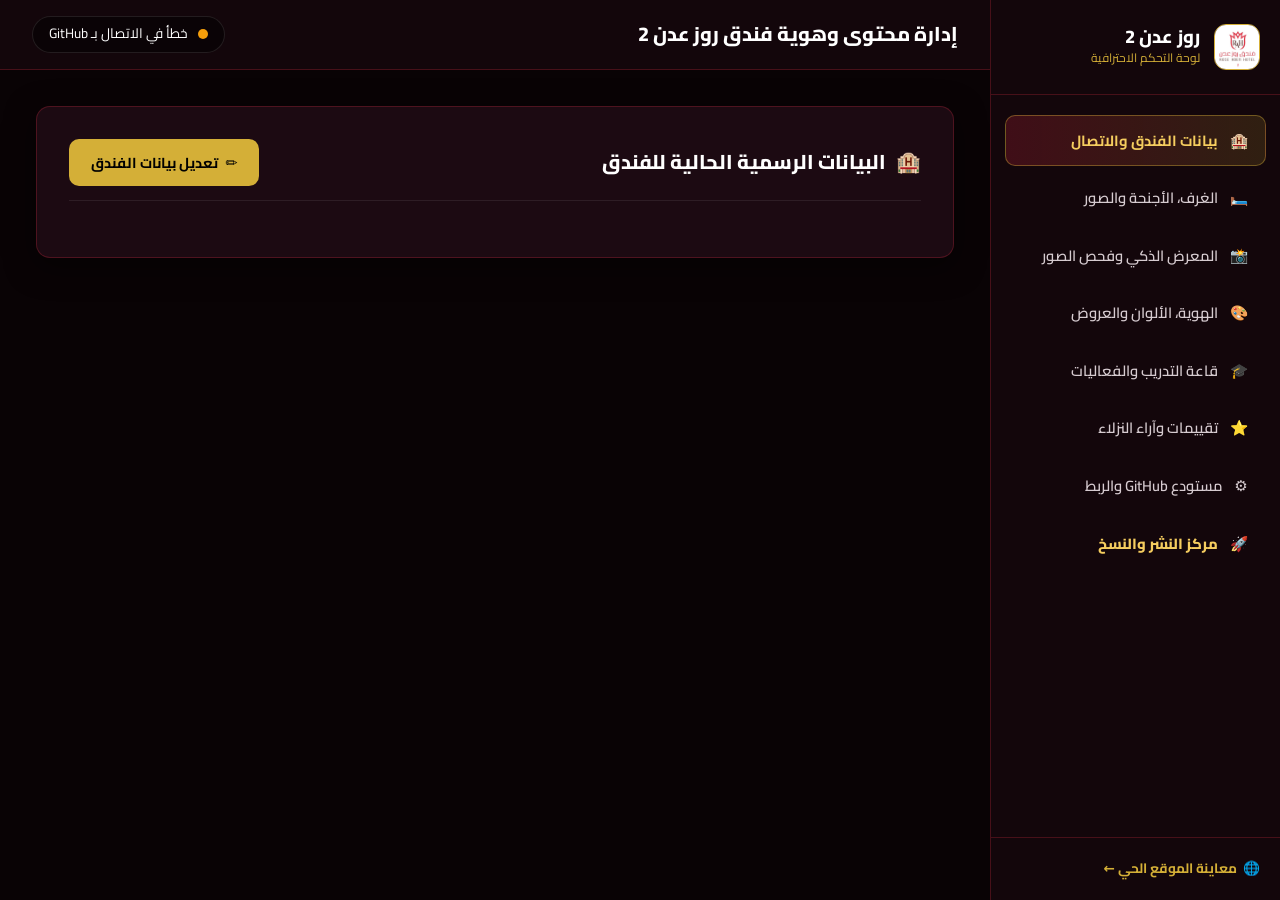
==== commit ef145f78: "Add files via upload" ====
--- a/admin/index.html
+++ b/admin/index.html
@@ -3,7 +3,7 @@
 <head>
   <meta charset="UTF-8">
   <meta name="viewport" content="width=device-width, initial-scale=1.0">
-  <title>لوحة تحكم فندق روز عدن 2 | Advanced CMS Dashboard</title>
+  <title>لوحة تحكم فندق روز عدن 2 | Enterprise CMS</title>
   <link rel="icon" type="image/jpeg" href="../assets/images/favicon.jpg">
   
   <!-- Google Fonts: Cairo & Poppins -->
@@ -26,23 +26,17 @@
     </div>
 
     <nav class="adm-nav">
-      <div class="adm-nav-item active" data-tab="tab-github" onclick="switchTab('tab-github')">
-        <span>⚙️</span> مستودع GitHub والربط
+      <div class="adm-nav-item active" data-tab="tab-hotel" onclick="switchTab('tab-hotel')">
+        <span>🏨</span> بيانات الفندق والاتصال
+      </div>
+      <div class="adm-nav-item" data-tab="tab-rooms" onclick="switchTab('tab-rooms')">
+        <span>🛏️</span> الغرف، الأجنحة والصور
+      </div>
+      <div class="adm-nav-item" data-tab="tab-gallery" onclick="switchTab('tab-gallery')">
+        <span>📸</span> المعرض الذكي وفحص الصور
       </div>
       <div class="adm-nav-item" data-tab="tab-theme" onclick="switchTab('tab-theme')">
-        <span>🎨</span> الهوية، الألوان والتنسيقات
-      </div>
-      <div class="adm-nav-item" data-tab="tab-media" onclick="switchTab('tab-media')">
-        <span>🖼️</span> الشعار والصور والوسائط
-      </div>
-      <div class="adm-nav-item" data-tab="tab-rooms" onclick="switchTab('tab-rooms')">
-        <span>🛏️</span> الغرف، الأسعار والمميزات
-      </div>
-      <div class="adm-nav-item" data-tab="tab-announcement" onclick="switchTab('tab-announcement')">
-        <span>📢</span> شريط العروض والإعلانات
-      </div>
-      <div class="adm-nav-item" data-tab="tab-hotel" onclick="switchTab('tab-hotel')">
-        <span>🏨</span> بيانات الفندق والاتصال
+        <span>🎨</span> الهوية، الألوان والعروض
       </div>
       <div class="adm-nav-item" data-tab="tab-hall" onclick="switchTab('tab-hall')">
         <span>🎓</span> قاعة التدريب والفعاليات
@@ -50,11 +44,11 @@
       <div class="adm-nav-item" data-tab="tab-reviews" onclick="switchTab('tab-reviews')">
         <span>⭐</span> تقييمات وآراء النزلاء
       </div>
-      <div class="adm-nav-item" data-tab="tab-gallery" onclick="switchTab('tab-gallery')">
-        <span>📸</span> معرض الصور الحي
+      <div class="adm-nav-item" data-tab="tab-github" onclick="switchTab('tab-github')">
+        <span>⚙️</span> مستودع GitHub والربط
       </div>
       <div class="adm-nav-item" data-tab="tab-publish" onclick="switchTab('tab-publish')" style="color: var(--adm-gold-light); font-weight: 800;">
-        <span>🚀</span> مركز النشر على GitHub
+        <span>🚀</span> مركز النشر والنسخ
       </div>
     </nav>
 
@@ -79,403 +73,432 @@
 
     <div class="adm-content">
 
-      <!-- ================= TAB 1: GITHUB CONNECTION ================= -->
-      <section class="tab-pane active" id="tab-github">
+      <!-- ================= TAB 1: HOTEL INFO (VIEW & EDIT MODES) ================= -->
+      <section class="tab-pane active" id="tab-hotel">
+        <div class="adm-card">
+          <!-- View Mode -->
+          <div id="hotelInfoViewMode">
+            <div class="adm-card-header">
+              <h2 class="adm-card-title"><span>🏨</span> البيانات الرسمية الحالية للفندق</h2>
+              <button type="button" class="adm-btn adm-btn-gold" onclick="enableHotelInfoEdit()">
+                <span>✏️</span> تعديل بيانات الفندق
+              </button>
+            </div>
+            <div id="hotelInfoViewContainer">
+              <!-- Rendered via JS -->
+            </div>
+          </div>
+
+          <!-- Edit Mode -->
+          <div id="hotelInfoEditMode" style="display: none;">
+            <div class="adm-card-header">
+              <h2 class="adm-card-title" style="color: var(--adm-gold-light);"><span>✏️</span> تحرير بيانات ومعلومات الفندق</h2>
+              <div style="display: flex; gap: 0.5rem;">
+                <button type="button" class="adm-btn adm-btn-outline adm-btn-sm" onclick="cancelHotelInfoEdit()">✖️ إلغاء</button>
+                <button type="button" class="adm-btn adm-btn-gold adm-btn-sm" onclick="saveHotelInfoToGitHub()">💾 حفظ ونشر على GitHub</button>
+              </div>
+            </div>
+
+            <div id="hotelSaveStatus" class="alert-box" style="display: none;"></div>
+
+            <div class="form-row">
+              <div class="form-group">
+                <label>اسم الفندق (بالعربية)</label>
+                <input type="text" id="editHotelNameAr" class="adm-input">
+              </div>
+              <div class="form-group">
+                <label>اسم الفندق (English)</label>
+                <input type="text" id="editHotelNameEn" class="adm-input">
+              </div>
+            </div>
+
+            <div class="form-group">
+              <label>الشعار اللفظي (Slogan)</label>
+              <input type="text" id="editHotelSloganAr" class="adm-input">
+            </div>
+
+            <div class="form-group">
+              <label>العنوان الكامل</label>
+              <input type="text" id="editHotelAddressAr" class="adm-input">
+            </div>
+
+            <div class="form-row">
+              <div class="form-group">
+                <label>رقم واتساب الحجوزات</label>
+                <input type="text" id="editHotelWa" class="adm-input">
+              </div>
+              <div class="form-group">
+                <label>أرقام الهواتف الأرضية (مفصولة بـ |)</label>
+                <input type="text" id="editHotelPhones" class="adm-input">
+              </div>
+            </div>
+
+            <div class="form-row">
+              <div class="form-group">
+                <label>وقت تسجيل الدخول (Check-in)</label>
+                <input type="text" id="editHotelCheckIn" class="adm-input">
+              </div>
+              <div class="form-group">
+                <label>وقت تسجيل المغادرة (Check-out)</label>
+                <input type="text" id="editHotelCheckOut" class="adm-input">
+              </div>
+            </div>
+
+            <div style="display: flex; gap: 1rem; margin-top: 1.5rem;">
+              <button type="button" class="adm-btn adm-btn-gold" onclick="saveHotelInfoToGitHub()">
+                <span>💾</span> حفظ ونشر التعديلات على GitHub
+              </button>
+              <button type="button" class="adm-btn adm-btn-outline" onclick="cancelHotelInfoEdit()">
+                <span>✖️</span> إلغاء التعديل
+              </button>
+            </div>
+          </div>
+        </div>
+      </section>
+
+      <!-- ================= TAB 2: ROOMS & SUITES (CARDS VIEW + MODAL EDIT/ADD) ================= -->
+      <section class="tab-pane" id="tab-rooms">
         <div class="adm-card">
           <div class="adm-card-header">
-            <h2 class="adm-card-title"><span>⚙️</span> إعدادات الربط المباشر مع مستودع GitHub</h2>
+            <div>
+              <h2 class="adm-card-title"><span>🛏️</span> الغرف والأجنحة الفندقية الحالية</h2>
+              <span style="font-size: 0.85rem; color: var(--adm-muted);">عرض الغرف الحالية، تعديل الأسعار والمميزات، ورفع صور جديدة مباشرة</span>
+            </div>
+            <button type="button" class="adm-btn adm-btn-gold" onclick="openRoomModal(-1)">
+              <span>➕</span> إضافة غرفة أو جناح جديد
+            </button>
+          </div>
+
+          <!-- Room Cards Grid -->
+          <div id="roomsCardsGrid" class="adm-rooms-grid">
+            <!-- Injected via JS -->
+          </div>
+        </div>
+      </section>
+
+      <!-- ================= TAB 3: SMART GALLERY & IMAGE PRE-FLIGHT LAB ================= -->
+      <section class="tab-pane" id="tab-gallery">
+        <!-- Pre-Flight Image Lab -->
+        <div class="adm-card" style="border: 1.5px solid var(--adm-gold); background: linear-gradient(180deg, rgba(28, 10, 18, 0.95) 0%, rgba(16, 6, 11, 0.95) 100%);">
+          <div class="adm-card-header">
+            <h2 class="adm-card-title" style="color: var(--adm-gold-light);"><span>📸</span> مختبر رفع، فحص، وتحسين صور المعرض آلياً</h2>
+          </div>
+
+          <p style="color: var(--adm-text-sub); margin-bottom: 1.5rem; font-size: 0.92rem;">
+            اختر أي صورة من هاتفك أو جهازك؛ ستقوم الأداة فوراً بفحص أبعادها وحجمها ودقتها وتقييم مدى مناسبتها للويب، مع إمكانية تحسينها وضغطها آلياً قبل النشر على GitHub:
+          </p>
+
+          <div style="background: rgba(0,0,0,0.4); padding: 1.25rem; border-radius: 12px; border: 1px solid var(--adm-border); margin-bottom: 1.5rem;">
+            <label style="display: block; font-weight: 700; margin-bottom: 0.5rem; color: #fff;">1. اختر ملف الصورة من جهازك:</label>
+            <input type="file" id="proGalleryFileInput" accept="image/*" class="adm-input" style="padding: 0.45rem;" onchange="inspectSelectedGalleryFile(event)">
+          </div>
+
+          <!-- Pre-Flight Diagnostics Panel -->
+          <div id="imagePreflightPanel" class="image-preflight-panel" style="display: none;">
+            <div class="image-preview-flex">
+              <div style="text-align: center;">
+                <img id="preflightStageThumb" class="preflightStageThumb" src="" alt="معاينة الصورة">
+                <span style="font-size: 0.75rem; color: var(--adm-gold); display: block; margin-top: 0.35rem;">معاينة حية للمظهر بالموقع</span>
+              </div>
+
+              <div>
+                <h4 style="font-size: 0.95rem; color: var(--adm-gold-light); margin-bottom: 0.75rem;">📊 نتائج الفحص والتشخيص الفوري للصورة:</h4>
+                <div class="preflight-metrics-grid">
+                  <div class="preflight-metric-card">
+                    <div class="preflight-metric-title">الأبعاد الفعلية (Resolution)</div>
+                    <div class="preflight-metric-value" id="metricDimensions">-</div>
+                  </div>
+                  <div class="preflight-metric-card">
+                    <div class="preflight-metric-title">حجم الملف (File Size)</div>
+                    <div class="preflight-metric-value" id="metricSize">-</div>
+                  </div>
+                  <div class="preflight-metric-card">
+                    <div class="preflight-metric-title">نسبة الأبعاد (Aspect Ratio)</div>
+                    <div class="preflight-metric-value" id="metricRatio">-</div>
+                  </div>
+                </div>
+
+                <div style="margin-bottom: 1rem;">
+                  <span id="metricVerdict" class="verdict-badge verdict-optimal">✓ فحص الصورة</span>
+                  <button type="button" id="autoOptimizeBtn" class="adm-btn adm-btn-primary adm-btn-sm" style="display: none; margin-right: 0.75rem;" onclick="autoOptimizeGalleryImage()">
+                    <span>⚡</span> تحسين وضغط الصورة آلياً لتناسب سرعة الموقع
+                  </button>
+                </div>
+
+                <!-- Title & Category inputs -->
+                <div class="form-row">
+                  <div class="form-group" style="margin-bottom: 0.5rem;">
+                    <label>عنوان ووصف اللقطة *</label>
+                    <input type="text" id="proGalleryTitle" class="adm-input" placeholder="مثال: إطلالة الطيرمانة الملكية على بحر أبين">
+                  </div>
+                  <div class="form-group" style="margin-bottom: 0.5rem;">
+                    <label>القسم والتصنيف في المعرض *</label>
+                    <select id="proGalleryCategory" class="adm-select">
+                      <option value="rooms">الغرف والأجنحة الفندقية</option>
+                      <option value="vip">أجنحة وطيرمانات VIP</option>
+                      <option value="halls">قاعات التدريب والفعاليات والوجبات</option>
+                      <option value="lobby">صالة الاستقبال واللوبي</option>
+                      <option value="exterior">الواجهة والمبنى الخارجي</option>
+                    </select>
+                  </div>
+                </div>
+
+                <div style="margin-top: 1.25rem;">
+                  <button type="button" id="proGalleryUploadBtn" class="adm-btn adm-btn-gold" style="font-size: 1rem; padding: 0.85rem 2rem;" onclick="uploadAndPublishGalleryPhoto()">
+                    <span>🚀</span> رفع ونشر الصورة فوراً في المعرض على GitHub
+                  </button>
+                </div>
+
+                <div id="proGalleryUploadStatus" class="alert-box" style="display: none; margin-top: 1rem;"></div>
+              </div>
+            </div>
+          </div>
+        </div>
+
+        <!-- Existing Photos Grid -->
+        <div class="adm-card">
+          <div class="adm-card-header">
+            <h2 class="adm-card-title"><span>🖼️</span> الصور الحالية في المعرض (<span id="proGalleryCountBadge">0</span>)</h2>
+            <button type="button" class="adm-btn adm-btn-gold adm-btn-sm" onclick="syncAllToGitHub()">
+              <span>🚀</span> حفظ أي تعديلات في المسميات
+            </button>
+          </div>
+
+          <div id="proGalleryGrid" class="adm-gallery-grid">
+            <!-- Dynamic gallery items -->
+          </div>
+        </div>
+      </section>
+
+      <!-- ================= TAB 4: THEME, COLORS & ANNOUNCEMENT (VIEW & EDIT) ================= -->
+      <section class="tab-pane" id="tab-theme">
+        <div class="adm-card">
+          <!-- View Mode -->
+          <div id="themeViewMode">
+            <div class="adm-card-header">
+              <h2 class="adm-card-title"><span>🎨</span> الهوية البصرية، الألوان وشريط العروض الحالية</h2>
+              <button type="button" class="adm-btn adm-btn-gold" onclick="enableThemeEdit()">
+                <span>🎨</span> تعديل الألوان وشريط العروض
+              </button>
+            </div>
+            <div id="themeViewContainer">
+              <!-- Rendered via JS -->
+            </div>
+          </div>
+
+          <!-- Edit Mode -->
+          <div id="themeEditMode" style="display: none;">
+            <div class="adm-card-header">
+              <h2 class="adm-card-title" style="color: var(--adm-gold-light);"><span>🎨</span> تحرير الألوان والهوية البصرية</h2>
+              <div style="display: flex; gap: 0.5rem;">
+                <button type="button" class="adm-btn adm-btn-outline adm-btn-sm" onclick="cancelThemeEdit()">✖️ إلغاء</button>
+                <button type="button" class="adm-btn adm-btn-gold adm-btn-sm" onclick="saveThemeToGitHub()">💾 حفظ ونشر على GitHub</button>
+              </div>
+            </div>
+
+            <div id="themeSaveStatus" class="alert-box" style="display: none;"></div>
+
+            <div class="form-row">
+              <div class="form-group">
+                <label>اللون الأساسي للفندق (Primary Rose)</label>
+                <div style="display: flex; gap: 0.75rem; align-items: center; background: rgba(0,0,0,0.4); padding: 0.5rem; border-radius: 10px;">
+                  <input type="color" id="thmPrimaryPicker" value="#e22d46" oninput="document.getElementById('thmPrimaryHex').value = this.value">
+                  <input type="text" id="thmPrimaryHex" class="adm-input" value="#e22d46" oninput="document.getElementById('thmPrimaryPicker').value = this.value">
+                </div>
+              </div>
+
+              <div class="form-group">
+                <label>اللون الذهبي الملكي (Luxury Gold)</label>
+                <div style="display: flex; gap: 0.75rem; align-items: center; background: rgba(0,0,0,0.4); padding: 0.5rem; border-radius: 10px;">
+                  <input type="color" id="thmGoldPicker" value="#d4af37" oninput="document.getElementById('thmGoldHex').value = this.value">
+                  <input type="text" id="thmGoldHex" class="adm-input" value="#d4af37" oninput="document.getElementById('thmGoldPicker').value = this.value">
+                </div>
+              </div>
+            </div>
+
+            <div class="form-row">
+              <div class="form-group">
+                <label for="thmFontSelect">الخط العربي المعتمد</label>
+                <select id="thmFontSelect" class="adm-select">
+                  <option value="'Cairo', system-ui, sans-serif">خط كايرو (Cairo - الفاخر الافتراضي)</option>
+                  <option value="'Tajawal', system-ui, sans-serif">خط تجوال (Tajawal - عصري ونظيف)</option>
+                  <option value="'Almarai', system-ui, sans-serif">خط المراعي (Almarai - متوازن)</option>
+                  <option value="'Readex Pro', system-ui, sans-serif">خط ريديكس برو (Readex Pro)</option>
+                </select>
+              </div>
+
+              <div class="form-group">
+                <label for="thmRadiusSelect">انحناء الحواف والكروت</label>
+                <select id="thmRadiusSelect" class="adm-select">
+                  <option value="12px">كلاسيكي (12px)</option>
+                  <option value="18px">عصري متوازن (18px)</option>
+                  <option value="26px">مستدير ناعم (26px)</option>
+                </select>
+              </div>
+            </div>
+
+            <!-- Announcement Banner Settings -->
+            <div style="background: rgba(0,0,0,0.35); padding: 1.5rem; border-radius: 12px; border: 1px solid var(--adm-border); margin-top: 1.5rem;">
+              <h4 style="font-size: 1rem; color: var(--adm-gold); margin-bottom: 0.75rem;">📢 إعدادات شريط العروض الترويجي أعلى الموقع:</h4>
+              <div style="margin-bottom: 1rem;">
+                <label style="display: flex; align-items: center; gap: 0.6rem; cursor: pointer; color: #fff; font-weight: 700;">
+                  <input type="checkbox" id="editAnnEnabled" style="width: 20px; height: 20px;">
+                  <span>تفعيل وإظهار شريط العروض</span>
+                </label>
+              </div>
+
+              <div class="form-group">
+                <label>نص العرض الترويجي (بالعربية)</label>
+                <input type="text" id="editAnnTextAr" class="adm-input" placeholder="✨ عرض خاص بمناسبة الموسم السياحي...">
+              </div>
+
+              <div class="form-row">
+                <div class="form-group">
+                  <label>رابط زر العرض (واتساب أو صفحة)</label>
+                  <input type="text" id="editAnnLink" class="adm-input">
+                </div>
+                <div class="form-group">
+                  <label>نص الزر</label>
+                  <input type="text" id="editAnnBtn" class="adm-input" placeholder="احجز بالعرض الآن">
+                </div>
+              </div>
+            </div>
+
+            <div style="display: flex; gap: 1rem; margin-top: 1.5rem;">
+              <button type="button" class="adm-btn adm-btn-gold" onclick="saveThemeToGitHub()">
+                <span>💾</span> حفظ ونشر إعدادات الهوية
+              </button>
+              <button type="button" class="adm-btn adm-btn-outline" onclick="cancelThemeEdit()">
+                <span>✖️</span> إلغاء
+              </button>
+            </div>
+          </div>
+        </div>
+      </section>
+
+      <!-- ================= TAB 5: TRAINING HALL (VIEW & EDIT) ================= -->
+      <section class="tab-pane" id="tab-hall">
+        <div class="adm-card">
+          <!-- View Mode -->
+          <div id="hallViewMode">
+            <div class="adm-card-header">
+              <h2 class="adm-card-title"><span>🎓</span> مواصفات وتجهيزات قاعة التدريب</h2>
+              <button type="button" class="adm-btn adm-btn-gold" onclick="enableHallEdit()">
+                <span>✏️</span> تعديل بيانات القاعة
+              </button>
+            </div>
+            <div id="hallViewContainer">
+              <!-- Rendered via JS -->
+            </div>
+          </div>
+
+          <!-- Edit Mode -->
+          <div id="hallEditMode" style="display: none;">
+            <div class="adm-card-header">
+              <h2 class="adm-card-title" style="color: var(--adm-gold-light);"><span>✏️</span> تحرير بيانات قاعة التدريب</h2>
+              <div style="display: flex; gap: 0.5rem;">
+                <button type="button" class="adm-btn adm-btn-outline adm-btn-sm" onclick="cancelHallEdit()">✖️ إلغاء</button>
+                <button type="button" class="adm-btn adm-btn-gold adm-btn-sm" onclick="saveHallToGitHub()">💾 حفظ ونشر</button>
+              </div>
+            </div>
+
+            <div id="hallSaveStatus" class="alert-box" style="display: none;"></div>
+
+            <div class="form-row">
+              <div class="form-group">
+                <label>عنوان القاعة</label>
+                <input type="text" id="editHallTitleAr" class="adm-input">
+              </div>
+              <div class="form-group">
+                <label>السعة الاستيعابية</label>
+                <input type="text" id="editHallCapacity" class="adm-input">
+              </div>
+            </div>
+
+            <div class="form-group">
+              <label>المواصفات والتجهيزات (كل سطر يمثل ميزة)</label>
+              <textarea id="editHallSpecs" class="adm-textarea" rows="6"></textarea>
+            </div>
+
+            <div style="display: flex; gap: 1rem; margin-top: 1.5rem;">
+              <button type="button" class="adm-btn adm-btn-gold" onclick="saveHallToGitHub()">
+                <span>💾</span> حفظ ونشر بيانات القاعة
+              </button>
+              <button type="button" class="adm-btn adm-btn-outline" onclick="cancelHallEdit()">
+                <span>✖️</span> إلغاء
+              </button>
+            </div>
+          </div>
+        </div>
+      </section>
+
+      <!-- ================= TAB 6: REVIEWS ================= -->
+      <section class="tab-pane" id="tab-reviews">
+        <div class="adm-card">
+          <div class="adm-card-header">
+            <h2 class="adm-card-title"><span>⭐</span> تقييمات وآراء النزلاء الحالية</h2>
+            <button type="button" class="adm-btn adm-btn-gold adm-btn-sm" onclick="addNewReviewPrompt()">
+              <span>➕</span> إضافة تقييم جديد
+            </button>
+          </div>
+
+          <div id="reviewsContainer">
+            <!-- Rendered via JS -->
+          </div>
+        </div>
+      </section>
+
+      <!-- ================= TAB 7: GITHUB SYNC SETTINGS ================= -->
+      <section class="tab-pane" id="tab-github">
+        <div class="adm-card">
+          <div class="adm-card-header">
+            <h2 class="adm-card-title"><span>⚙️</span> إعدادات مستودع GitHub والربط</h2>
             <button type="button" class="adm-btn adm-btn-outline adm-btn-sm" onclick="testGitHubConnection()">فحص الاتصال الحي</button>
           </div>
 
           <div id="ghConnAlert" class="alert-box alert-info">
-            💡 هذه اللوحة متصلة بحسابك <strong>ProNetComputer</strong> ومستودعك <strong>RoseAdenHotel-2</strong>. أي تعديل تقوم بحفظه سيتم إرساله كـ Commit فوري لمستودعك في ثوانٍ!
+            💡 مستودعك مربوط حالياً بـ <strong>ProNetComputer/RoseAdenHotel-2</strong>.
           </div>
 
           <form onsubmit="saveGitHubConfig(event)">
             <div class="form-row">
               <div class="form-group">
-                <label for="ghOwner">اسم المستخدم في GitHub (Owner)</label>
+                <label for="ghOwner">اسم المستخدم (Owner)</label>
                 <input type="text" id="ghOwner" class="adm-input" value="ProNetComputer" required>
               </div>
               <div class="form-group">
-                <label for="ghRepo">اسم المستودع (Repository Name)</label>
+                <label for="ghRepo">اسم المستودع (Repo)</label>
                 <input type="text" id="ghRepo" class="adm-input" value="RoseAdenHotel-2" required>
               </div>
             </div>
 
             <div class="form-row">
               <div class="form-group">
-                <label for="ghBranch">الفرع الرئيسي للنشر (Branch)</label>
+                <label for="ghBranch">الفرع (Branch)</label>
                 <input type="text" id="ghBranch" class="adm-input" value="main" required>
               </div>
               <div class="form-group">
-                <label for="ghToken">رمز الوصول الشخصي (Personal Access Token - PAT)</label>
-                <input type="password" id="ghToken" class="adm-input" placeholder="ghp_xxxxxxxxxxxxxxxxxxxx" required>
-                <small style="color: var(--adm-muted); display: block; margin-top: 0.35rem;">
-                  الرمز المحفوظ تلقائياً في متصفحك يملك صلاحية <code>repo</code> للنشر التلقائي.
-                </small>
-              </div>
-            </div>
-
-            <div style="display: flex; gap: 1rem; flex-wrap: wrap;">
-              <button type="submit" class="adm-btn adm-btn-gold">
-                <span>💾</span> حفظ إعدادات GitHub
-              </button>
-              <button type="button" class="adm-btn adm-btn-outline" onclick="switchTab('tab-theme')">
-                <span>التالي:</span> تخصيص الألوان والهوية &larr;
-              </button>
-            </div>
+                <label for="ghToken">رمز الوصول (PAT)</label>
+                <input type="password" id="ghToken" class="adm-input" value="ghp_brEIi45WzJNmxsEJBUi33tKqJPD2XE2exfUe" required>
+              </div>
+            </div>
+
+            <button type="submit" class="adm-btn adm-btn-gold">
+              <span>💾</span> حفظ الإعدادات
+            </button>
           </form>
         </div>
       </section>
 
-      <!-- ================= TAB 2: THEME & COLOR CUSTOMIZER ================= -->
-      <section class="tab-pane" id="tab-theme">
+      <!-- ================= TAB 8: PUBLISH & BACKUP ================= -->
+      <section class="tab-pane" id="tab-publish">
         <div class="adm-card">
           <div class="adm-card-header">
-            <h2 class="adm-card-title"><span>🎨</span> تخصيص الهوية البصرية والألوان والتنسيقات</h2>
-          </div>
-
-          <p style="color: var(--adm-text-sub); margin-bottom: 1.5rem; font-size: 0.92rem;">
-            يمكنك تخصيص الألوان الملكية للفندق واختيار الخط ونصف قطر الحواف، وستنعكس فوراً على الموقع بالكامل:
-          </p>
-
-          <div class="form-row">
-            <!-- Primary Color -->
-            <div class="form-group">
-              <label>اللون الأساسي للفندق (Primary Brand Color)</label>
-              <div class="color-picker-box">
-                <input type="color" id="thmPrimary" value="#e22d46" oninput="syncColorInput('thmPrimary', 'thmPrimaryText')">
-                <input type="text" id="thmPrimaryText" class="adm-input" value="#e22d46" oninput="syncTextInput('thmPrimaryText', 'thmPrimary')">
-              </div>
-              <div style="display: flex; gap: 0.5rem; margin-top: 0.6rem; align-items: center;">
-                <span style="font-size: 0.78rem; color: var(--adm-muted);">أنماط مقترحة:</span>
-                <button type="button" class="color-preset-btn" style="background: #e22d46;" title="Rose Aden Classic" onclick="setPresetColor('#e22d46', '#d4af37')"></button>
-                <button type="button" class="color-preset-btn" style="background: #be123c;" title="Royal Deep Velvet" onclick="setPresetColor('#be123c', '#f5cd5f')"></button>
-                <button type="button" class="color-preset-btn" style="background: #0284c7;" title="Cyan Sea Blue" onclick="setPresetColor('#0284c7', '#f59e0b')"></button>
-                <button type="button" class="color-preset-btn" style="background: #059669;" title="Emerald Luxury" onclick="setPresetColor('#059669', '#d4af37')"></button>
-              </div>
-            </div>
-
-            <!-- Gold Accent -->
-            <div class="form-group">
-              <label>لون التمييز الذهبي (Luxury Gold Accent)</label>
-              <div class="color-picker-box">
-                <input type="color" id="thmGold" value="#d4af37" oninput="syncColorInput('thmGold', 'thmGoldText')">
-                <input type="text" id="thmGoldText" class="adm-input" value="#d4af37" oninput="syncTextInput('thmGoldText', 'thmGold')">
-              </div>
-            </div>
-          </div>
-
-          <div class="form-row">
-            <div class="form-group">
-              <label for="thmFont">نوع الخط العربي (Typography)</label>
-              <select id="thmFont" class="adm-select">
-                <option value="'Cairo', system-ui, sans-serif">خط كايرو (Cairo - الفاخر الافتراضي)</option>
-                <option value="'Tajawal', system-ui, sans-serif">خط تجوال (Tajawal - عصري ونظيف)</option>
-                <option value="'Almarai', system-ui, sans-serif">خط المراعي (Almarai - هندسي متوازن)</option>
-                <option value="'Readex Pro', system-ui, sans-serif">خط ريديكس برو (Readex Pro - تقني أنيق)</option>
-              </select>
-            </div>
-
-            <div class="form-group">
-              <label for="thmRadius">انحناء الحواف والكروت (Border Radius)</label>
-              <select id="thmRadius" class="adm-select">
-                <option value="12px">كلاسيكي مستقيم (12px)</option>
-                <option value="18px" selected>عصري متوازن (18px)</option>
-                <option value="26px">مستدير فائق النعومة (26px)</option>
-              </select>
-            </div>
-          </div>
-
-          <!-- Live Theme Preview -->
-          <div style="margin-top: 1.5rem; background: rgba(0,0,0,0.5); border: 1px solid var(--adm-border); border-radius: 12px; padding: 1.5rem;" id="themePreviewBox">
-            <h4 style="font-size: 0.95rem; color: var(--adm-gold); margin-bottom: 0.75rem;">👁️ معاينة فورية لتناسق الألوان:</h4>
-            <div style="display: flex; gap: 1rem; align-items: center; flex-wrap: wrap;">
-              <button type="button" class="adm-btn adm-btn-primary" style="background: var(--prev-primary, #e22d46);">زر أساسي تجريبي</button>
-              <button type="button" class="adm-btn adm-btn-gold" style="background: var(--prev-gold, #d4af37);">زر ذهبي ملكي</button>
-              <span style="color: var(--prev-gold, #d4af37); font-weight: 800; font-size: 1.1rem;">★ أجنحة VIP الفاخرة</span>
-            </div>
-          </div>
-
-          <div style="margin-top: 2rem;">
-            <button type="button" class="adm-btn adm-btn-gold" onclick="switchTab('tab-publish')">
-              <span>🚀</span> حفظ ونشر الألوان على GitHub
-            </button>
-          </div>
-        </div>
-      </section>
-
-      <!-- ================= TAB 3: MEDIA & LOGO UPLOADER ================= -->
-      <section class="tab-pane" id="tab-media">
-        <div class="adm-card">
-          <div class="adm-card-header">
-            <h2 class="adm-card-title"><span>🖼️</span> مدير الوسائط وتعديل الشعار والصور عبر GitHub</h2>
-          </div>
-
-          <p style="color: var(--adm-text-sub); margin-bottom: 1.5rem; font-size: 0.92rem;">
-            يمكنك رفع صور وشعارات جديدة مباشرة من جهازك إلى مستودع GitHub؛ ستقوم الأداة بضغط وتشفير الصورة ورفعها للمستودع فوراً:
-          </p>
-
-          <!-- Logo Uploader -->
-          <div class="image-uploader-card">
-            <img src="../assets/images/logo.jpg" class="image-preview-thumb" id="logoPreview" alt="شعار الفندق" onerror="this.src='../assets/images/favicon.jpg'">
-            <div>
-              <strong style="color: #fff; display: block; font-size: 1.05rem; margin-bottom: 0.35rem;">شعار الفندق الرسمي (Logo)</strong>
-              <span style="font-size: 0.8rem; color: var(--adm-muted); display: block; margin-bottom: 0.75rem;">المسار في المستودع: <code>assets/images/logo.jpg</code></span>
-              <div style="display: flex; gap: 0.75rem; align-items: center; flex-wrap: wrap;">
-                <input type="file" id="logoFileInput" accept="image/*" class="adm-input" style="padding: 0.4rem; max-width: 250px;">
-                <button type="button" class="adm-btn adm-btn-primary adm-btn-sm" onclick="uploadDirectAsset('logoFileInput', 'assets/images/logo.jpg', 'logoStatusBox')">
-                  <span>⬆️</span> رفع واستبدال الشعار على GitHub
-                </button>
-              </div>
-              <div id="logoStatusBox" class="alert-box" style="display:none; margin-top: 0.75rem; padding: 0.6rem 1rem;"></div>
-            </div>
-          </div>
-
-          <!-- Favicon Uploader -->
-          <div class="image-uploader-card">
-            <img src="../assets/images/favicon.jpg" class="image-preview-thumb" id="favPreview" alt="الأيقونة" onerror="this.src='../assets/images/logo.jpg'">
-            <div>
-              <strong style="color: #fff; display: block; font-size: 1.05rem; margin-bottom: 0.35rem;">أيقونة المتصفح (Favicon)</strong>
-              <span style="font-size: 0.8rem; color: var(--adm-muted); display: block; margin-bottom: 0.75rem;">المسار في المستودع: <code>assets/images/favicon.jpg</code></span>
-              <div style="display: flex; gap: 0.75rem; align-items: center; flex-wrap: wrap;">
-                <input type="file" id="favFileInput" accept="image/*" class="adm-input" style="padding: 0.4rem; max-width: 250px;">
-                <button type="button" class="adm-btn adm-btn-primary adm-btn-sm" onclick="uploadDirectAsset('favFileInput', 'assets/images/favicon.jpg', 'favStatusBox')">
-                  <span>⬆️</span> رفع واستبدال الأيقونة
-                </button>
-              </div>
-              <div id="favStatusBox" class="alert-box" style="display:none; margin-top: 0.75rem; padding: 0.6rem 1rem;"></div>
-            </div>
-          </div>
-
-          <!-- Hero Background Uploader -->
-          <div class="image-uploader-card">
-            <img src="../assets/images/building-day.jpg" class="image-preview-thumb" id="heroPreview" alt="خلفية الواجهة" onerror="this.src='../assets/images/building-night.jpg'">
-            <div>
-              <strong style="color: #fff; display: block; font-size: 1.05rem; margin-bottom: 0.35rem;">صورة خلفية الواجهة (Hero Banner Image)</strong>
-              <span style="font-size: 0.8rem; color: var(--adm-muted); display: block; margin-bottom: 0.75rem;">المسار في المستودع: <code>assets/images/building-day.jpg</code></span>
-              <div style="display: flex; gap: 0.75rem; align-items: center; flex-wrap: wrap;">
-                <input type="file" id="heroFileInput" accept="image/*" class="adm-input" style="padding: 0.4rem; max-width: 250px;">
-                <button type="button" class="adm-btn adm-btn-primary adm-btn-sm" onclick="uploadDirectAsset('heroFileInput', 'assets/images/building-day.jpg', 'heroStatusBox')">
-                  <span>⬆️</span> استبدال خلفية الواجهة
-                </button>
-              </div>
-              <div id="heroStatusBox" class="alert-box" style="display:none; margin-top: 0.75rem; padding: 0.6rem 1rem;"></div>
-            </div>
-          </div>
-
-          <!-- Custom Asset Uploader -->
-          <div style="background: rgba(0,0,0,0.3); padding: 1.5rem; border-radius: 12px; border: 1px solid var(--adm-border); margin-top: 1.5rem;">
-            <h4 style="font-size: 1rem; color: var(--adm-gold); margin-bottom: 0.5rem;">📁 رفع صورة مخصصة جديدة للمشروع:</h4>
-            <p style="font-size: 0.85rem; color: var(--adm-muted); margin-bottom: 1rem;">
-              اختر أي صورة من جهازك واكتب اسماً لها ليتم رفعها إلى مجلد <code>assets/images/</code> ويمكنك استخدامها لأي غرفة أو في المعرض.
-            </p>
-            <div class="form-row">
-              <div class="form-group">
-                <label>اسم الملف المستهدف (مثال: new-room.jpg)</label>
-                <input type="text" id="customFileName" class="adm-input" placeholder="new-photo.jpg">
-              </div>
-              <div class="form-group">
-                <label>اختر ملف الصورة من جهازك</label>
-                <input type="file" id="customFileInput" accept="image/*" class="adm-input" style="padding: 0.4rem;">
-              </div>
-            </div>
-            <button type="button" class="adm-btn adm-btn-gold" onclick="
-              const fn = document.getElementById('customFileName').value.trim() || 'image-' + Date.now() + '.jpg';
-              uploadDirectAsset('customFileInput', 'assets/images/' + fn, 'customStatusBox');
-            ">
-              <span>🚀</span> رفع الصورة المخصصة إلى GitHub
-            </button>
-            <div id="customStatusBox" class="alert-box" style="display:none; margin-top: 1rem;"></div>
-          </div>
-        </div>
-      </section>
-
-      <!-- ================= TAB 4: ROOMS & SUITES ================= -->
-      <section class="tab-pane" id="tab-rooms">
-        <div class="adm-card">
-          <div class="adm-card-header">
-            <h2 class="adm-card-title"><span>🛏️</span> إدارة الغرف، الأجنحة، والأسعار</h2>
-            <button type="button" class="adm-btn adm-btn-gold adm-btn-sm" onclick="addNewRoom()">+ إضافة غرفة جديدة</button>
-          </div>
-
-          <div id="roomsContainer">
-            <!-- Dynamic Rooms Injected by JS -->
-          </div>
-
-          <button type="button" class="adm-btn adm-btn-gold" onclick="switchTab('tab-publish')">
-            <span>🚀</span> مراجعة ونشر تعديلات الغرف
-          </button>
-        </div>
-      </section>
-
-      <!-- ================= TAB 5: ANNOUNCEMENT BANNER ================= -->
-      <section class="tab-pane" id="tab-announcement">
-        <div class="adm-card">
-          <div class="adm-card-header">
-            <h2 class="adm-card-title"><span>📢</span> شريط الإعلانات الترويجي والعروض الخاصة</h2>
-          </div>
-
-          <div style="background: rgba(0,0,0,0.3); padding: 1.25rem; border-radius: 12px; margin-bottom: 1.5rem; border: 1px solid var(--adm-border);">
-            <label style="display: flex; align-items: center; gap: 0.75rem; font-weight: 700; cursor: pointer; color: #fff;">
-              <input type="checkbox" id="annEnabled" style="width: 20px; height: 20px; cursor: pointer;">
-              <span>تفعيل وإظهار شريط العروض الترويجي أعلى الموقع</span>
-            </label>
-          </div>
-
-          <div class="form-group">
-            <label for="annTextAr">نص العرض الترويجي (بالعربية)</label>
-            <input type="text" id="annTextAr" class="adm-input" placeholder="✨ عرض خاص بمناسبة الموسم السياحي: خصم 20% على أجنحة VIP!">
-          </div>
-
-          <div class="form-row">
-            <div class="form-group">
-              <label for="annLink">رابط زر الحجز الخاص بالعرض (واتساب أو صفحة)</label>
-              <input type="text" id="annLink" class="adm-input" placeholder="https://wa.me/967780000656">
-            </div>
-            <div class="form-group">
-              <label for="annBtn">نص زر العرض</label>
-              <input type="text" id="annBtn" class="adm-input" placeholder="احجز بالعرض الآن">
-            </div>
-          </div>
-
-          <button type="button" class="adm-btn adm-btn-gold" onclick="switchTab('tab-publish')">
-            <span>🚀</span> حفظ ونشر شريط العروض
-          </button>
-        </div>
-      </section>
-
-      <!-- ================= TAB 6: HOTEL INFO ================= -->
-      <section class="tab-pane" id="tab-hotel">
-        <div class="adm-card">
-          <div class="adm-card-header">
-            <h2 class="adm-card-title"><span>🏨</span> معلومات الفندق الرسمية والاتصال</h2>
-          </div>
-
-          <div class="form-row">
-            <div class="form-group">
-              <label for="hotelNameAr">اسم الفندق (عربي)</label>
-              <input type="text" id="hotelNameAr" class="adm-input">
-            </div>
-            <div class="form-group">
-              <label for="hotelNameEn">اسم الفندق (إنجليزي)</label>
-              <input type="text" id="hotelNameEn" class="adm-input">
-            </div>
-          </div>
-
-          <div class="form-group">
-            <label for="hotelSloganAr">الشعار اللفظي (Slogan)</label>
-            <input type="text" id="hotelSloganAr" class="adm-input">
-          </div>
-
-          <div class="form-group">
-            <label for="hotelAddressAr">العنوان الكامل</label>
-            <input type="text" id="hotelAddressAr" class="adm-input">
-          </div>
-
-          <div class="form-row">
-            <div class="form-group">
-              <label for="hotelWa">رقم الواتساب الرئيسي للحجوزات</label>
-              <input type="text" id="hotelWa" class="adm-input">
-            </div>
-            <div class="form-group">
-              <label for="hotelPhones">هواتف الاستقبال (مفصولة بـ |)</label>
-              <input type="text" id="hotelPhones" class="adm-input">
-            </div>
-          </div>
-
-          <div class="form-row">
-            <div class="form-group">
-              <label for="hotelCheckIn">وقت تسجيل الدخول (Check-in)</label>
-              <input type="text" id="hotelCheckIn" class="adm-input" value="14:00">
-            </div>
-            <div class="form-group">
-              <label for="hotelCheckOut">وقت تسجيل المغادرة (Check-out)</label>
-              <input type="text" id="hotelCheckOut" class="adm-input" value="12:00">
-            </div>
-          </div>
-
-          <button type="button" class="adm-btn adm-btn-gold" onclick="switchTab('tab-publish')">
-            <span>🚀</span> حفظ ونشر معلومات الفندق
-          </button>
-        </div>
-      </section>
-
-      <!-- ================= TAB 7: TRAINING HALL ================= -->
-      <section class="tab-pane" id="tab-hall">
-        <div class="adm-card">
-          <div class="adm-card-header">
-            <h2 class="adm-card-title"><span>🎓</span> قاعة التدريب والفعاليات والمؤتمرات</h2>
-          </div>
-
-          <div class="form-row">
-            <div class="form-group">
-              <label for="hallTitleAr">عنوان القاعة</label>
-              <input type="text" id="hallTitleAr" class="adm-input">
-            </div>
-            <div class="form-group">
-              <label for="hallCapacity">السعة الاستيعابية</label>
-              <input type="text" id="hallCapacity" class="adm-input">
-            </div>
-          </div>
-
-          <div class="form-group">
-            <label for="hallSpecs">المواصفات والتجهيزات (كل مواصفة في سطر)</label>
-            <textarea id="hallSpecs" class="adm-textarea" rows="5"></textarea>
-          </div>
-
-          <button type="button" class="adm-btn adm-btn-gold" onclick="switchTab('tab-publish')">
-            <span>🚀</span> حفظ ونشر بيانات القاعة
-          </button>
-        </div>
-      </section>
-
-      <!-- ================= TAB 8: TESTIMONIALS ================= -->
-      <section class="tab-pane" id="tab-reviews">
-        <div class="adm-card">
-          <div class="adm-card-header">
-            <h2 class="adm-card-title"><span>⭐</span> تقييمات وآراء النزلاء</h2>
-            <button type="button" class="adm-btn adm-btn-gold adm-btn-sm" onclick="addNewReview()">+ إضافة تقييم جديد</button>
-          </div>
-
-          <div id="reviewsContainer">
-            <!-- Dynamic reviews -->
-          </div>
-
-          <button type="button" class="adm-btn adm-btn-gold" onclick="switchTab('tab-publish')">
-            <span>🚀</span> حفظ ونشر التقييمات
-          </button>
-        </div>
-      </section>
-
-      <!-- ================= TAB 9: GALLERY ================= -->
-      <section class="tab-pane" id="tab-gallery">
-        <div class="adm-card">
-          <div class="adm-card-header">
-            <h2 class="adm-card-title"><span>📸</span> إدارة صور المعرض الحي</h2>
-            <button type="button" class="adm-btn adm-btn-gold adm-btn-sm" onclick="addGalleryItem()">+ إضافة صورة للمعرض</button>
-          </div>
-
-          <div id="galleryContainer">
-            <!-- Dynamic gallery items -->
-          </div>
-
-          <button type="button" class="adm-btn adm-btn-gold" onclick="switchTab('tab-publish')">
-            <span>🚀</span> حفظ ونشر صور المعرض
-          </button>
-        </div>
-      </section>
-
-      <!-- ================= TAB 10: PUBLISH ENGINE ================= -->
-      <section class="tab-pane" id="tab-publish">
-        <div class="adm-card">
-          <div class="adm-card-header">
-            <h2 class="adm-card-title"><span>🚀</span> مركز النشر الشامل والمزامنة مع GitHub</h2>
+            <h2 class="adm-card-title"><span>🚀</span> مركز النشر الشامل والنسخ الاحتياطي</h2>
           </div>
 
           <div class="alert-box alert-info">
-            عند النقر على زر النشر، سيقوم المحرك بتحديث كافة ملفات البيانات (الألوان، شريط العروض، معلومات الفندق، الغرف والأسعار، التقييمات، وصور المعرض) في مستودعك <strong>RoseAdenHotel-2</strong> بعمل Commit فوري ومجاني.
+            يمكنك نشر جميع التعديلات دفعة واحدة بضغطة زر، أو تحميل نسخة احتياطية من ملفات البيانات بصيغة JSON.
           </div>
 
           <div style="display: flex; gap: 1rem; flex-wrap: wrap; margin-bottom: 2rem;">
@@ -487,7 +510,7 @@
             </button>
           </div>
 
-          <div id="syncTerminal" class="sync-terminal" style="display: none;">
+          <div id="syncTerminal" class="sync-terminal" style="display: none; background: #000; border: 1px solid #333; padding: 1.25rem; border-radius: 10px; font-family: monospace; color: #10b981; line-height: 1.7;">
             > جاهز للنشر...
           </div>
         </div>
@@ -495,6 +518,77 @@
 
     </div>
   </main>
+
+  <!-- ================= MODAL: ROOM EDIT / ADD ================= -->
+  <div class="adm-modal-backdrop" id="roomModalBackdrop">
+    <div class="adm-modal-box">
+      <div style="display: flex; justify-content: space-between; align-items: center; margin-bottom: 1.5rem; border-bottom: 1px solid rgba(255,255,255,0.08); padding-bottom: 0.85rem;">
+        <h3 id="roomModalTitle" style="font-size: 1.2rem; font-weight: 800; color: #fff;">تعديل الغرفة</h3>
+        <button type="button" style="background: none; border: none; font-size: 1.5rem; color: #fff; cursor: pointer;" onclick="closeRoomModal()">&times;</button>
+      </div>
+
+      <div id="modalRoomStatus" class="alert-box" style="display: none;"></div>
+
+      <!-- Image Section with local file uploader & preview -->
+      <div style="background: rgba(0,0,0,0.35); padding: 1.25rem; border-radius: 12px; border: 1px solid var(--adm-border); margin-bottom: 1.5rem; display: grid; grid-template-columns: 140px 1fr; gap: 1.25rem; align-items: center;">
+        <img id="modalRoomImgPreview" src="../assets/images/suite-vip.jpg" style="width: 140px; height: 100px; object-fit: cover; border-radius: 10px; border: 1.5px solid var(--adm-gold); background: #000;" onerror="this.src='../assets/images/suite-vip.jpg'">
+        <div>
+          <label style="display: block; font-size: 0.85rem; font-weight: 700; color: #fff; margin-bottom: 0.4rem;">رفع صورة جديدة للغرفة من جهازك:</label>
+          <input type="file" id="modalRoomFileInput" accept="image/*" class="adm-input" style="padding: 0.4rem; margin-bottom: 0.5rem;" onchange="handleRoomImageFile(event)">
+          <input type="text" id="modalRoomImgPath" class="adm-input" style="font-size: 0.8rem; color: var(--adm-muted); padding: 0.35rem 0.6rem;" placeholder="مسار الصورة في المستودع">
+        </div>
+      </div>
+
+      <div class="form-row">
+        <div class="form-group">
+          <label>اسم الغرفة (بالعربية) *</label>
+          <input type="text" id="modalRoomTitleAr" class="adm-input" required>
+        </div>
+        <div class="form-group">
+          <label>سعر الليلة</label>
+          <input type="text" id="modalRoomPrice" class="adm-input">
+        </div>
+      </div>
+
+      <div class="form-row">
+        <div class="form-group">
+          <label>الشارة الترويجية (Badge)</label>
+          <input type="text" id="modalRoomBadge" class="adm-input" placeholder="مثال: الأكثر فخامة / عائلي">
+        </div>
+        <div class="form-group">
+          <label>نوع السرير</label>
+          <input type="text" id="modalRoomBeds" class="adm-input" placeholder="مثال: سرير ماستر كينج">
+        </div>
+      </div>
+
+      <div class="form-row">
+        <div class="form-group">
+          <label>السعة (عدد الأشخاص)</label>
+          <input type="text" id="modalRoomCap" class="adm-input" placeholder="مثال: 2 - 3 أشخاص">
+        </div>
+        <div class="form-group">
+          <label>التصنيف البرمجي</label>
+          <select id="modalRoomCategory" class="adm-select">
+            <option value="vip">أجنحة VIP</option>
+            <option value="family">عائلية</option>
+            <option value="standard">قياسية (سريرين / 3 أسرة)</option>
+          </select>
+        </div>
+      </div>
+
+      <div class="form-group">
+        <label>المميزات (كل ميزة في سطر مستقل)</label>
+        <textarea id="modalRoomFeatures" class="adm-textarea" rows="4"></textarea>
+      </div>
+
+      <div style="display: flex; justify-content: flex-end; gap: 0.75rem; margin-top: 1.5rem;">
+        <button type="button" class="adm-btn adm-btn-outline" onclick="closeRoomModal()">إلغاء</button>
+        <button type="button" id="modalRoomSaveBtn" class="adm-btn adm-btn-gold" onclick="saveRoomModalData()">
+          <span>💾</span> حفظ ونشر الغرفة على GitHub
+        </button>
+      </div>
+    </div>
+  </div>
 
   <script src="js/admin.js"></script>
 </body>
--- a/admin/css/admin.css
+++ b/admin/css/admin.css
@@ -1,18 +1,18 @@
 /* ==========================================================================
-   Rose Aden 2 - Advanced Enterprise Admin Dashboard
-   لوحة التحكم المتطورة لإدارة المحتوى، الهوية، الألوان، والصور عبر GitHub
+   Rose Aden 2 - State-of-the-Art Pro Admin Dashboard Stylesheet
+   لوحة التحكم الاحترافية الشاملة - فندق روز عدن 2
    ========================================================================== */
 
 :root {
   --adm-bg: #090305;
-  --adm-sidebar: #13060a;
-  --adm-card: #1c0a11;
-  --adm-card-hover: #260e17;
-  --adm-border: rgba(226, 45, 70, 0.22);
-  --adm-border-active: rgba(212, 175, 55, 0.45);
+  --adm-sidebar: #13060b;
+  --adm-card: #1c0a12;
+  --adm-card-elevated: #240d17;
+  --adm-border: rgba(226, 45, 70, 0.25);
+  --adm-border-gold: rgba(212, 175, 55, 0.4);
   --adm-text: #ffffff;
-  --adm-text-sub: #d1c7cb;
-  --adm-muted: #9c8b91;
+  --adm-text-sub: #d6cbd0;
+  --adm-muted: #96838a;
   --adm-primary: #e22d46;
   --adm-primary-hover: #be123c;
   --adm-gold: #d4af37;
@@ -63,8 +63,8 @@
 }
 
 .adm-brand img {
-  width: 48px;
-  height: 48px;
+  width: 46px;
+  height: 46px;
   border-radius: 12px;
   border: 1.5px solid var(--adm-gold);
   object-fit: cover;
@@ -78,7 +78,7 @@
 }
 
 .adm-brand span {
-  font-size: 0.76rem;
+  font-size: 0.75rem;
   color: var(--adm-gold);
   display: block;
 }
@@ -115,7 +115,7 @@
 .adm-nav-item.active {
   background: linear-gradient(90deg, rgba(226, 45, 70, 0.22) 0%, rgba(212, 175, 55, 0.15) 100%);
   color: var(--adm-gold-light);
-  border-color: var(--adm-border-active);
+  border-color: var(--adm-border-gold);
   font-weight: 700;
 }
 
@@ -165,8 +165,8 @@
 }
 
 .adm-content {
-  padding: 2.5rem;
-  max-width: 1160px;
+  padding: 2.25rem;
+  max-width: 1180px;
   width: 100%;
 }
 
@@ -178,7 +178,7 @@
   display: block;
 }
 
-/* Cards */
+/* Cards & View/Edit Containers */
 .adm-card {
   background: var(--adm-card);
   border: 1px solid var(--adm-border);
@@ -186,6 +186,7 @@
   padding: 2rem;
   margin-bottom: 2rem;
   box-shadow: 0 8px 30px rgba(0, 0, 0, 0.5);
+  position: relative;
 }
 
 .adm-card-header {
@@ -206,6 +207,35 @@
   display: flex;
   align-items: center;
   gap: 0.6rem;
+}
+
+/* View Mode Details Grid */
+.view-details-grid {
+  display: grid;
+  grid-template-columns: repeat(auto-fit, minmax(280px, 1fr));
+  gap: 1.5rem;
+  margin-bottom: 1.5rem;
+}
+
+.view-item-box {
+  background: rgba(0, 0, 0, 0.35);
+  padding: 1.1rem 1.25rem;
+  border-radius: 12px;
+  border: 1px solid rgba(255, 255, 255, 0.08);
+}
+
+.view-item-label {
+  font-size: 0.8rem;
+  color: var(--adm-muted);
+  font-weight: 600;
+  margin-bottom: 0.35rem;
+}
+
+.view-item-val {
+  font-size: 1.02rem;
+  color: #ffffff;
+  font-weight: 700;
+  word-break: break-word;
 }
 
 /* Form Controls */
@@ -246,68 +276,13 @@
   box-shadow: 0 0 0 3px rgba(226, 45, 70, 0.25);
 }
 
-/* Color Picker Inputs */
-.color-picker-box {
-  display: flex;
-  align-items: center;
-  gap: 0.75rem;
-  background: rgba(0, 0, 0, 0.4);
-  padding: 0.5rem 0.85rem;
-  border-radius: 10px;
-  border: 1px solid rgba(255, 255, 255, 0.12);
-}
-
-.color-picker-box input[type="color"] {
-  border: none;
-  width: 44px;
-  height: 44px;
-  border-radius: 8px;
-  cursor: pointer;
-  background: none;
-}
-
-.color-preset-btn {
-  width: 28px;
-  height: 28px;
-  border-radius: 50%;
-  border: 2px solid #fff;
-  cursor: pointer;
-  transition: transform 0.2s;
-}
-
-.color-preset-btn:hover {
-  transform: scale(1.15);
-}
-
-/* Image Upload Preview Box */
-.image-uploader-card {
-  display: grid;
-  grid-template-columns: 140px 1fr;
-  gap: 1.5rem;
-  align-items: center;
-  background: rgba(0, 0, 0, 0.35);
-  padding: 1.25rem;
-  border-radius: 12px;
-  border: 1px solid var(--adm-border);
-  margin-bottom: 1.25rem;
-}
-
-.image-preview-thumb {
-  width: 130px;
-  height: 100px;
-  border-radius: 10px;
-  object-fit: cover;
-  border: 1px solid var(--adm-gold);
-  background: #000;
-}
-
 /* Buttons */
 .adm-btn {
   display: inline-flex;
   align-items: center;
   justify-content: center;
   gap: 0.5rem;
-  padding: 0.7rem 1.4rem;
+  padding: 0.65rem 1.35rem;
   border-radius: 10px;
   font-family: inherit;
   font-weight: 700;
@@ -359,11 +334,11 @@
 }
 
 .adm-btn-sm {
-  padding: 0.45rem 0.9rem;
+  padding: 0.4rem 0.85rem;
   font-size: 0.82rem;
 }
 
-/* Alerts & Logs */
+/* Alerts */
 .alert-box {
   padding: 1rem 1.25rem;
   border-radius: 12px;
@@ -386,35 +361,244 @@
   color: #6ee7b7;
 }
 
-/* Room Edit Cards */
-.room-edit-card {
-  background: rgba(0, 0, 0, 0.35);
+.alert-warning {
+  background: rgba(245, 158, 11, 0.1);
+  border: 1px solid rgba(245, 158, 11, 0.3);
+  color: #fde68a;
+}
+
+/* Room Cards Grid (View & Management) */
+.adm-rooms-grid {
+  display: grid;
+  grid-template-columns: repeat(auto-fill, minmax(340px, 1fr));
+  gap: 1.5rem;
+  margin-top: 1rem;
+}
+
+.adm-room-card {
+  background: rgba(0, 0, 0, 0.4);
   border: 1px solid var(--adm-border);
-  border-radius: 14px;
+  border-radius: var(--adm-radius);
+  overflow: hidden;
+  display: flex;
+  flex-direction: column;
+  transition: all 0.3s ease;
+}
+
+.adm-room-card:hover {
+  border-color: var(--adm-gold);
+  transform: translateY(-3px);
+  box-shadow: 0 10px 25px rgba(0, 0, 0, 0.6);
+}
+
+.adm-room-media {
+  position: relative;
+  height: 200px;
+  background: #000;
+}
+
+.adm-room-media img {
+  width: 100%;
+  height: 100%;
+  object-fit: cover;
+}
+
+.adm-room-badge {
+  position: absolute;
+  top: 0.75rem;
+  right: 0.75rem;
+  background: var(--adm-primary);
+  color: #fff;
+  padding: 0.25rem 0.75rem;
+  border-radius: 99px;
+  font-size: 0.75rem;
+  font-weight: 700;
+}
+
+.adm-room-body {
+  padding: 1.25rem;
+  display: flex;
+  flex-direction: column;
+  flex-grow: 1;
+}
+
+.adm-room-title {
+  font-size: 1.15rem;
+  font-weight: 800;
+  color: #ffffff;
+  margin-bottom: 0.35rem;
+}
+
+.adm-room-price {
+  font-size: 1rem;
+  color: var(--adm-gold-light);
+  font-weight: 700;
+  margin-bottom: 0.75rem;
+}
+
+.adm-room-features {
+  display: flex;
+  flex-wrap: wrap;
+  gap: 0.35rem;
+  margin-bottom: 1.25rem;
+  flex-grow: 1;
+}
+
+.adm-feature-tag {
+  background: rgba(255, 255, 255, 0.08);
+  color: var(--adm-text-sub);
+  padding: 0.2rem 0.6rem;
+  border-radius: 6px;
+  font-size: 0.75rem;
+}
+
+.adm-room-actions {
+  display: flex;
+  justify-content: space-between;
+  align-items: center;
+  padding-top: 0.85rem;
+  border-top: 1px solid rgba(255, 255, 255, 0.08);
+}
+
+/* Modal Popup for Room Editing / Creation */
+.adm-modal-backdrop {
+  position: fixed;
+  inset: 0;
+  background: rgba(0, 0, 0, 0.85);
+  backdrop-filter: blur(8px);
+  z-index: 2000;
+  display: none;
+  align-items: center;
+  justify-content: center;
   padding: 1.5rem;
-  margin-bottom: 1.5rem;
+}
+
+.adm-modal-backdrop.open {
+  display: flex;
+}
+
+.adm-modal-box {
+  background: var(--adm-card-elevated);
+  border: 1.5px solid var(--adm-border-gold);
+  border-radius: 18px;
+  width: 100%;
+  max-width: 720px;
+  max-height: 90vh;
+  overflow-y: auto;
+  box-shadow: 0 25px 60px rgba(0, 0, 0, 0.9);
+  padding: 2rem;
   position: relative;
 }
 
-.room-edit-header {
-  display: flex;
-  justify-content: space-between;
-  align-items: center;
-  margin-bottom: 1rem;
-  padding-bottom: 0.65rem;
-  border-bottom: 1px solid rgba(255, 255, 255, 0.08);
-}
-
-/* Live Terminal Log */
-.sync-terminal {
-  background: #000000;
-  border: 1px solid #333;
-  border-radius: 10px;
-  padding: 1.25rem;
-  font-family: 'Courier New', monospace;
-  font-size: 0.85rem;
-  color: #10b981;
-  max-height: 280px;
-  overflow-y: auto;
-  line-height: 1.7;
+/* Image Pre-Flight Inspector Box */
+.image-preflight-panel {
+  background: rgba(0, 0, 0, 0.5);
+  border: 1.5px solid var(--adm-border-gold);
+  border-radius: var(--adm-radius);
+  padding: 1.5rem;
+  margin-bottom: 1.75rem;
+}
+
+.image-preview-flex {
+  display: grid;
+  grid-template-columns: 240px 1fr;
+  gap: 1.5rem;
+  align-items: center;
+}
+
+.preflight-stage-thumb {
+  width: 100%;
+  height: 160px;
+  border-radius: 12px;
+  border: 1.5px solid var(--adm-gold);
+  object-fit: cover;
+  background: #000;
+}
+
+.preflight-metrics-grid {
+  display: grid;
+  grid-template-columns: repeat(auto-fit, minmax(140px, 1fr));
+  gap: 0.75rem;
+  margin-bottom: 0.75rem;
+}
+
+.preflight-metric-card {
+  background: rgba(255, 255, 255, 0.05);
+  padding: 0.6rem 0.85rem;
+  border-radius: 8px;
+  border: 1px solid rgba(255, 255, 255, 0.08);
+}
+
+.preflight-metric-title {
+  font-size: 0.72rem;
+  color: var(--adm-muted);
+}
+
+.preflight-metric-value {
+  font-size: 0.95rem;
+  font-weight: 700;
+  color: #fff;
+}
+
+.verdict-badge {
+  display: inline-flex;
+  align-items: center;
+  gap: 0.4rem;
+  padding: 0.3rem 0.85rem;
+  border-radius: 99px;
+  font-size: 0.8rem;
+  font-weight: 700;
+}
+
+.verdict-optimal {
+  background: rgba(16, 185, 129, 0.15);
+  border: 1px solid var(--adm-success);
+  color: #6ee7b7;
+}
+
+.verdict-heavy {
+  background: rgba(245, 158, 11, 0.15);
+  border: 1px solid var(--adm-warning);
+  color: #fde68a;
+}
+
+/* Gallery Management Grid */
+.adm-gallery-grid {
+  display: grid;
+  grid-template-columns: repeat(auto-fill, minmax(280px, 1fr));
+  gap: 1.25rem;
+  margin-top: 1rem;
+}
+
+.adm-gallery-card {
+  background: rgba(0, 0, 0, 0.4);
+  border: 1px solid var(--adm-border);
+  border-radius: 12px;
+  overflow: hidden;
+  display: flex;
+  flex-direction: column;
+}
+
+.adm-gallery-card img {
+  width: 100%;
+  height: 160px;
+  object-fit: cover;
+  background: #000;
+}
+
+.adm-gallery-card-body {
+  padding: 1rem;
+  display: flex;
+  flex-direction: column;
+  gap: 0.5rem;
+  flex-grow: 1;
+}
+
+@media (max-width: 768px) {
+  .image-preview-flex {
+    grid-template-columns: 1fr;
+  }
+  .preflight-stage-thumb {
+    height: 180px;
+  }
 }
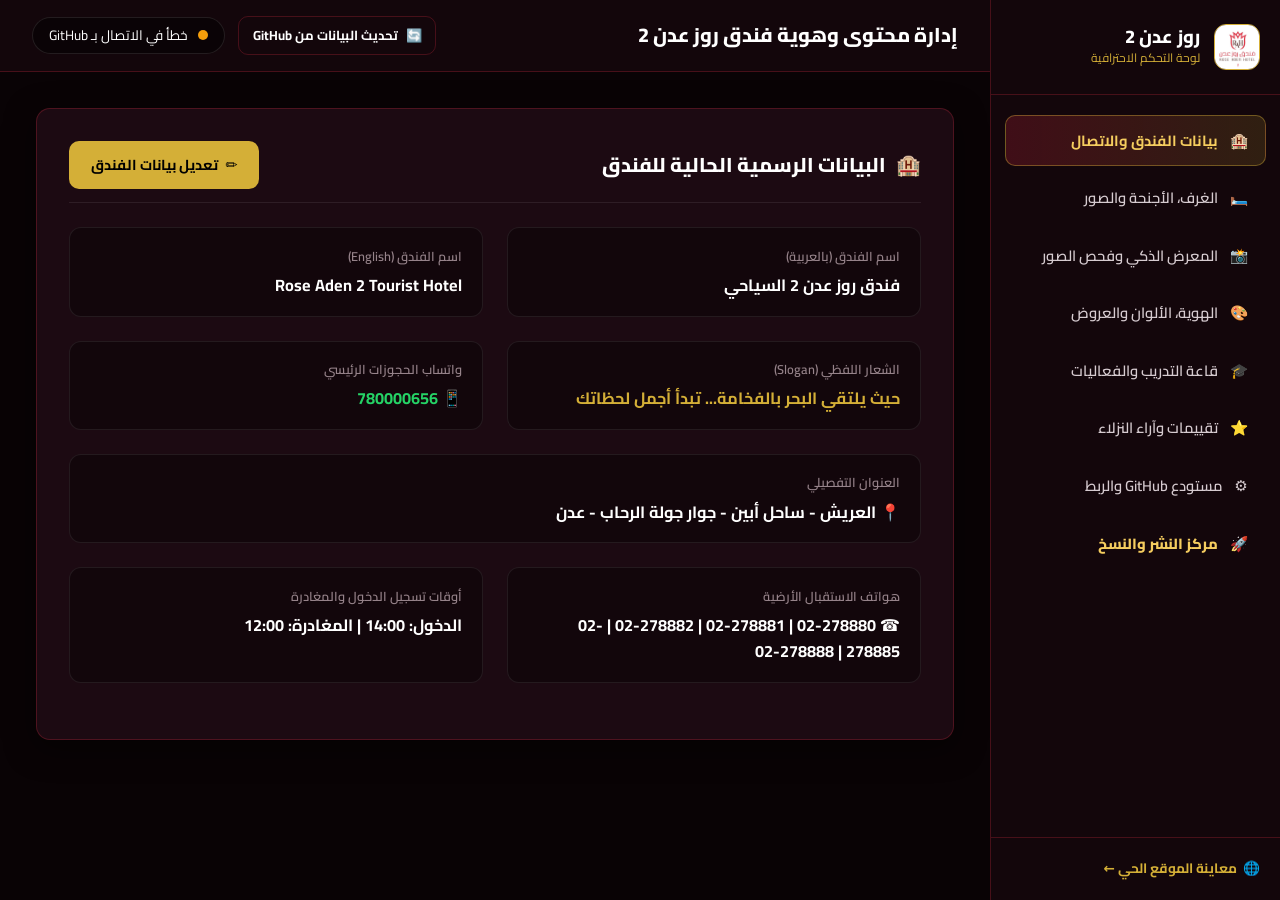
==== commit 4bec45f6: "Add files via upload" ====
--- a/admin/index.html
+++ b/admin/index.html
@@ -65,9 +65,14 @@
       <div style="display: flex; align-items: center; gap: 1rem;">
         <h1 style="font-size: 1.25rem; font-weight: 800; color: #fff;">إدارة محتوى وهوية فندق روز عدن 2</h1>
       </div>
-      <div class="sync-status">
-        <span class="status-dot" id="statusDot"></span>
-        <span id="statusText">جاري فحص الاتصال بـ GitHub...</span>
+      <div style="display: flex; align-items: center; gap: 0.85rem; flex-wrap: wrap;">
+        <button type="button" class="adm-btn adm-btn-outline adm-btn-sm" onclick="pullLatestDataFromGitHub()" title="قراءة أحدث البيانات المباشرة من مستودع GitHub">
+          <span>🔄</span> تحديث البيانات من GitHub
+        </button>
+        <div class="sync-status">
+          <span class="status-dot" id="statusDot"></span>
+          <span id="statusText">جاري فحص الاتصال بـ GitHub...</span>
+        </div>
       </div>
     </div>
 
@@ -255,13 +260,25 @@
           </div>
         </div>
 
-        <!-- Existing Photos Grid -->
+        <!-- Existing Photos Grid Organized by Groups -->
         <div class="adm-card">
           <div class="adm-card-header">
-            <h2 class="adm-card-title"><span>🖼️</span> الصور الحالية في المعرض (<span id="proGalleryCountBadge">0</span>)</h2>
-            <button type="button" class="adm-btn adm-btn-gold adm-btn-sm" onclick="syncAllToGitHub()">
-              <span>🚀</span> حفظ أي تعديلات في المسميات
+            <div>
+              <h2 class="adm-card-title"><span>🖼️</span> إدارة وتصنيف صور المعرض حسب المجموعات (<span id="proGalleryCountBadge">21 صورة</span>)</h2>
+              <span style="font-size: 0.82rem; color: var(--adm-muted);">يمكنك تصفية الصور حسب المجموعة، أو تعديل مسمياتها ونقلها بين المجموعات بضغطة زر</span>
+            </div>
+            <button type="button" class="adm-btn adm-btn-gold adm-btn-sm" onclick="saveGalleryChangesToGitHub()">
+              <span>💾</span> حفظ ونشر تعديلات المعرض على GitHub
             </button>
+          </div>
+
+          <div style="display: flex; gap: 0.5rem; flex-wrap: wrap; margin-bottom: 1.25rem;">
+            <button type="button" class="adm-btn adm-btn-outline adm-btn-sm adm-gal-filter-btn adm-btn-gold" data-gfilter="all" onclick="filterAdminGallery('all')">الكل (21)</button>
+            <button type="button" class="adm-btn adm-btn-outline adm-btn-sm adm-gal-filter-btn" data-gfilter="exterior" onclick="filterAdminGallery('exterior')">🏛️ الواجهة والمبنى</button>
+            <button type="button" class="adm-btn adm-btn-outline adm-btn-sm adm-gal-filter-btn" data-gfilter="lobby" onclick="filterAdminGallery('lobby')">🛎️ الاستقبال واللوبي</button>
+            <button type="button" class="adm-btn adm-btn-outline adm-btn-sm adm-gal-filter-btn" data-gfilter="vip" onclick="filterAdminGallery('vip')">👑 طيرمانات VIP</button>
+            <button type="button" class="adm-btn adm-btn-outline adm-btn-sm adm-gal-filter-btn" data-gfilter="rooms" onclick="filterAdminGallery('rooms')">🛏️ الغرف والأجنحة</button>
+            <button type="button" class="adm-btn adm-btn-outline adm-btn-sm adm-gal-filter-btn" data-gfilter="halls" onclick="filterAdminGallery('halls')">🎓 قاعات التدريب والوجبات</button>
           </div>
 
           <div id="proGalleryGrid" class="adm-gallery-grid">
@@ -590,6 +607,15 @@
     </div>
   </div>
 
+  
+  <!-- Floating Unsaved Changes Bar -->
+  <div id="unsavedNotificationBar" style="display: none; position: fixed; bottom: 1.5rem; left: 50%; transform: translateX(-50%); z-index: 1500; background: linear-gradient(90deg, #1c0a12 0%, #2d101c 100%); border: 2px solid var(--adm-gold); border-radius: 99px; padding: 0.75rem 1.75rem; box-shadow: 0 15px 40px rgba(0,0,0,0.85); align-items: center; gap: 1.25rem;">
+    <span style="color: #fff; font-weight: 700; font-size: 0.92rem;">⚡ لديك تعديلات جديدة جاهزة للحفظ والنشر على الموقع</span>
+    <button type="button" class="adm-btn adm-btn-gold adm-btn-sm" onclick="switchTab('tab-publish'); syncAllToGitHub();">
+      <span>🚀</span> حفظ ونشر الآن على GitHub
+    </button>
+  </div>
+
   <script src="js/admin.js"></script>
 </body>
 </html>
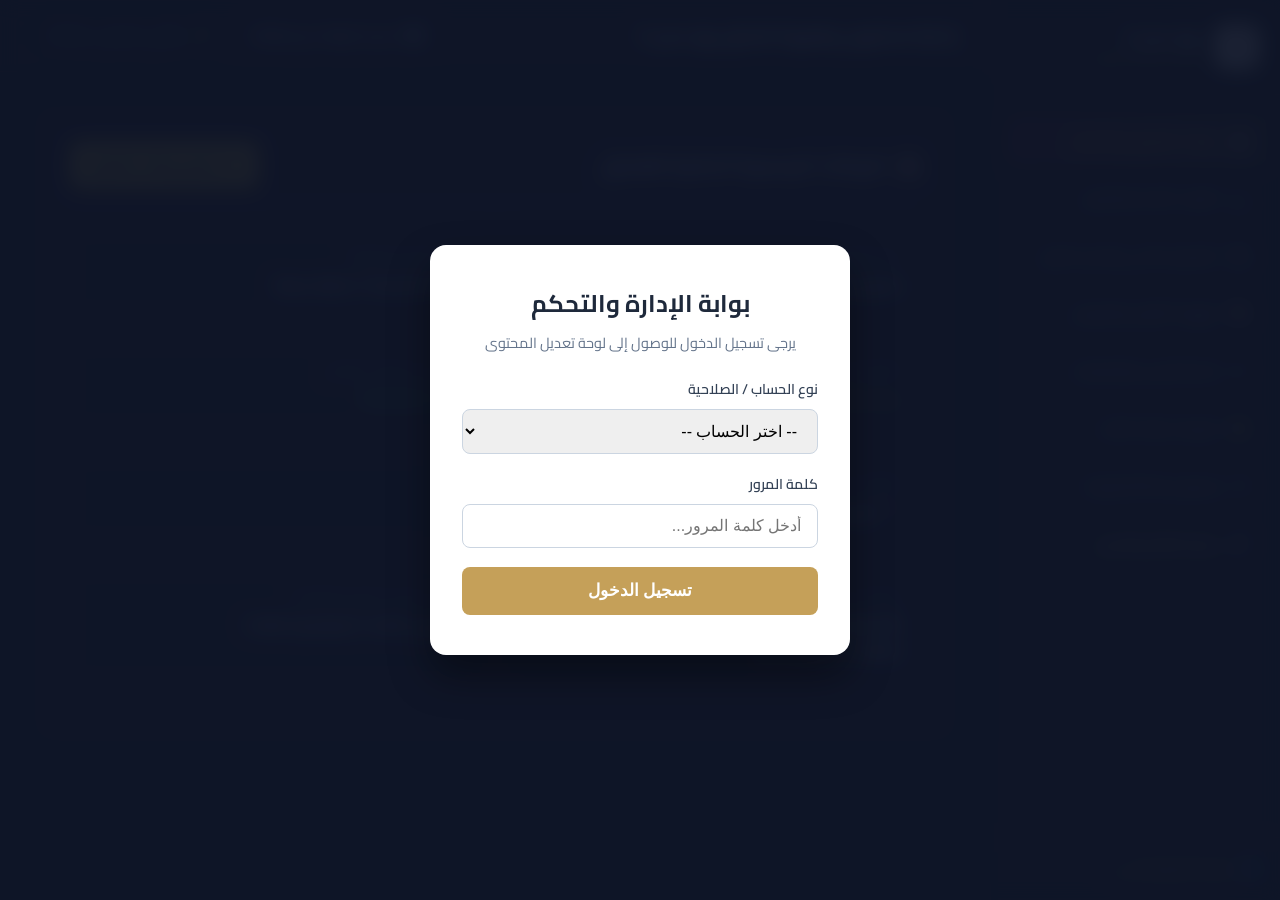
==== commit a4c10b02: "Add files via upload" ====
--- a/admin/index.html
+++ b/admin/index.html
@@ -15,6 +15,46 @@
 </head>
 <body>
 
+<!-- شاشة قفل وتسجيل الدخول للوحة التحكم -->
+<div id="admin-login-overlay" class="login-overlay">
+  <div class="login-card">
+    <div class="login-header">
+      <h2>بوابة الإدارة والتحكم</h2>
+      <p>يرجى تسجيل الدخول للوصول إلى لوحة تعديل المحتوى</p>
+    </div>
+    <form id="admin-login-form">
+      <div class="form-group">
+        <label for="login-role">نوع الحساب / الصلاحية</label>
+        <select id="login-role" required>
+          <option value="" disabled selected>-- اختر الحساب --</option>
+          <option value="developer">المطور (Developer)</option>
+          <option value="manager">المدير (Manager)</option>
+          <option value="supervisor">المشرف (Supervisor)</option>
+          <option value="reception">الاستقبال (Reception)</option>
+        </select>
+      </div>
+      <div class="form-group">
+        <label for="login-password">كلمة المرور</label>
+        <input type="password" id="login-password" placeholder="أدخل كلمة المرور..." required>
+      </div>
+      <div id="login-error" class="login-error" style="display: none;">
+        كلمة المرور غير صحيحة أو الحساب مقفل!
+      </div>
+      <button type="submit" class="btn-login">تسجيل الدخول</button>
+    </form>
+  </div>
+</div>
+
+<!-- شريط معلومات المستخدم العلوي -->
+<div id="user-session-bar" class="session-bar" style="display: none;">
+  <div class="user-info">
+    <span class="role-badge" id="current-role-badge"></span>
+    <span id="welcome-text"></span>
+  </div>
+  <button type="button" id="btn-logout" class="btn-logout">تسجيل الخروج 🔒</button>
+</div>
+
+
   <!-- Sidebar -->
   <aside class="adm-sidebar">
     <div class="adm-brand">
--- a/admin/css/admin.css
+++ b/admin/css/admin.css
@@ -601,4 +601,20 @@
   .preflight-stage-thumb {
     height: 180px;
   }
-}+}
+/* شاشة القفل وتسجيل الدخول */
+.login-overlay { position: fixed; inset: 0; background: rgba(15, 23, 42, 0.95); backdrop-filter: blur(10px); display: flex; align-items: center; justify-content: center; z-index: 99999; direction: rtl; }
+.login-card { background: #ffffff; width: 100%; max-width: 420px; padding: 2.5rem 2rem; border-radius: 16px; box-shadow: 0 20px 40px rgba(0,0,0,0.4); text-align: center; }
+.login-header h2 { margin: 0 0 0.5rem; color: #1e293b; font-size: 1.5rem; }
+.login-header p { color: #64748b; font-size: 0.9rem; margin-bottom: 1.5rem; }
+.form-group { text-align: right; margin-bottom: 1.2rem; }
+.login-card label { display: block; margin-bottom: 0.5rem; font-weight: 600; color: #334155; }
+.login-card select, .login-card input { width: 100%; padding: 0.75rem 1rem; border: 1px solid #cbd5e1; border-radius: 8px; font-size: 1rem; outline: none; transition: border-color 0.2s; box-sizing: border-box;}
+.login-card select:focus, .login-card input:focus { border-color: #c5a059; }
+.btn-login { width: 100%; padding: 0.85rem; background: #c5a059; color: #fff; border: none; border-radius: 8px; font-size: 1.05rem; font-weight: bold; cursor: pointer; transition: background 0.2s; }
+.btn-login:hover { background: #b08d48; }
+.login-error { background: #fee2e2; color: #dc2626; padding: 0.75rem; border-radius: 8px; margin-bottom: 1rem; font-size: 0.9rem; font-weight: 600; }
+.session-bar { display: flex; justify-content: space-between; align-items: center; background: #1e293b; color: #ffffff; padding: 0.75rem 1.5rem; border-radius: 8px; margin-bottom: 1.5rem; direction: rtl; }
+.role-badge { background: #c5a059; color: #fff; padding: 0.25rem 0.75rem; border-radius: 20px; font-size: 0.85rem; font-weight: bold; margin-left: 0.5rem; }
+.btn-logout { background: #ef4444; color: white; border: none; padding: 0.45rem 1rem; border-radius: 6px; cursor: pointer; font-weight: 600; }
+.restricted-hidden { display: none !important; }
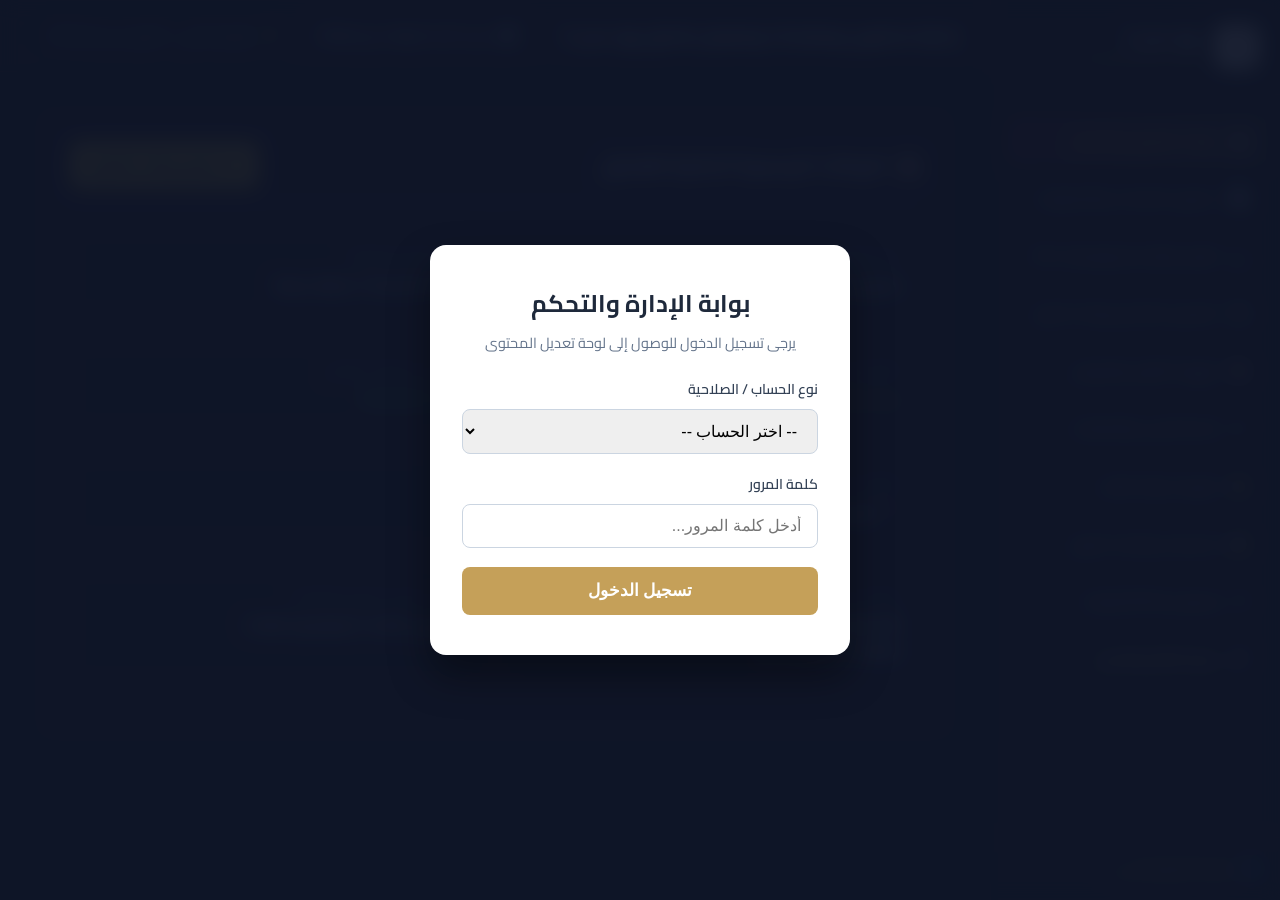
==== commit 60472aff: "Add files via upload" ====
--- a/admin/index.html
+++ b/admin/index.html
@@ -3,7 +3,7 @@
 <head>
   <meta charset="UTF-8">
   <meta name="viewport" content="width=device-width, initial-scale=1.0">
-  <title>لوحة تحكم فندق روز عدن 2 | Enterprise CMS</title>
+  <title>لوحة تحكم فندق روز عدن 2 | Enterprise CMS v10</title>
   <link rel="icon" type="image/jpeg" href="../assets/images/favicon.jpg">
   
   <!-- Google Fonts: Cairo & Poppins -->
@@ -45,49 +45,45 @@
   </div>
 </div>
 
-<!-- شريط معلومات المستخدم العلوي -->
-<div id="user-session-bar" class="session-bar" style="display: none;">
-  <div class="user-info">
-    <span class="role-badge" id="current-role-badge"></span>
-    <span id="welcome-text"></span>
-  </div>
-  <button type="button" id="btn-logout" class="btn-logout">تسجيل الخروج 🔒</button>
-</div>
-
-
   <!-- Sidebar -->
   <aside class="adm-sidebar">
     <div class="adm-brand">
       <img src="../assets/images/logo.jpg" alt="شعار فندق روز عدن 2" onerror="this.src='../assets/images/favicon.jpg'">
       <div>
         <h2>روز عدن 2</h2>
-        <span>لوحة التحكم الاحترافية</span>
+        <span>لوحة التحكم الشاملة v10</span>
       </div>
     </div>
 
     <nav class="adm-nav">
-      <div class="adm-nav-item active" data-tab="tab-hotel" onclick="switchTab('tab-hotel')">
+      <div class="adm-nav-item active" data-tab="tab-hotel" data-section="tab-hotel" onclick="switchTab('tab-hotel')">
         <span>🏨</span> بيانات الفندق والاتصال
       </div>
-      <div class="adm-nav-item" data-tab="tab-rooms" onclick="switchTab('tab-rooms')">
-        <span>🛏️</span> الغرف، الأجنحة والصور
-      </div>
-      <div class="adm-nav-item" data-tab="tab-gallery" onclick="switchTab('tab-gallery')">
-        <span>📸</span> المعرض الذكي وفحص الصور
-      </div>
-      <div class="adm-nav-item" data-tab="tab-theme" onclick="switchTab('tab-theme')">
+      <div class="adm-nav-item" data-tab="tab-pages" data-section="tab-pages" onclick="switchTab('tab-pages')">
+        <span>📄</span> محتوى الصفحات والمنشورات
+      </div>
+      <div class="adm-nav-item" data-tab="tab-rooms" data-section="tab-rooms" onclick="switchTab('tab-rooms')">
+        <span>🛏️</span> الغرف والأجنحة وطيرمانات VIP
+      </div>
+      <div class="adm-nav-item" data-tab="tab-gallery" data-section="tab-gallery" onclick="switchTab('tab-gallery')">
+        <span>📸</span> المعرض الشامل وبيانات الصور
+      </div>
+      <div class="adm-nav-item" data-tab="tab-theme" data-section="tab-theme" onclick="switchTab('tab-theme')">
         <span>🎨</span> الهوية، الألوان والعروض
       </div>
-      <div class="adm-nav-item" data-tab="tab-hall" onclick="switchTab('tab-hall')">
+      <div class="adm-nav-item" data-tab="tab-hall" data-section="tab-hall" onclick="switchTab('tab-hall')">
         <span>🎓</span> قاعة التدريب والفعاليات
       </div>
-      <div class="adm-nav-item" data-tab="tab-reviews" onclick="switchTab('tab-reviews')">
+      <div class="adm-nav-item" data-tab="tab-reviews" data-section="tab-reviews" onclick="switchTab('tab-reviews')">
         <span>⭐</span> تقييمات وآراء النزلاء
       </div>
-      <div class="adm-nav-item" data-tab="tab-github" onclick="switchTab('tab-github')">
+      <div class="adm-nav-item" data-tab="tab-users" data-section="tab-users" onclick="switchTab('tab-users')">
+        <span>🔐</span> الحسابات وكلمات المرور
+      </div>
+      <div class="adm-nav-item" data-tab="tab-github" data-section="tab-github" onclick="switchTab('tab-github')">
         <span>⚙️</span> مستودع GitHub والربط
       </div>
-      <div class="adm-nav-item" data-tab="tab-publish" onclick="switchTab('tab-publish')" style="color: var(--adm-gold-light); font-weight: 800;">
+      <div class="adm-nav-item" data-tab="tab-publish" data-section="tab-publish" onclick="switchTab('tab-publish')" style="color: var(--adm-gold-light); font-weight: 800;">
         <span>🚀</span> مركز النشر والنسخ
       </div>
     </nav>
@@ -101,13 +97,27 @@
 
   <!-- Main Content Area -->
   <main class="adm-main">
+    <!-- شريط معلومات المستخدم العلوي وأزرار الوصول السريع -->
+    <div id="user-session-bar" class="session-bar" style="display: none;">
+      <div class="user-info" style="display: flex; align-items: center; gap: 0.65rem; flex-wrap: wrap;">
+        <span class="role-badge" id="current-role-badge"></span>
+        <span id="welcome-text" style="font-size: 0.88rem; color: #cbd5e1;"></span>
+      </div>
+      <div style="display: flex; align-items: center; gap: 0.65rem; flex-wrap: wrap;">
+        <button type="button" id="btn-open-pass-modal" class="adm-btn adm-btn-gold adm-btn-sm" onclick="openPasswordModal()">
+          <span>🔑</span> نافذة تغيير كلمات المرور
+        </button>
+        <button type="button" id="btn-logout" class="btn-logout">تسجيل الخروج 🔒</button>
+      </div>
+    </div>
+
     <div class="adm-topbar">
       <div style="display: flex; align-items: center; gap: 1rem;">
-        <h1 style="font-size: 1.25rem; font-weight: 800; color: #fff;">إدارة محتوى وهوية فندق روز عدن 2</h1>
-      </div>
-      <div style="display: flex; align-items: center; gap: 0.85rem; flex-wrap: wrap;">
+        <h1 style="font-size: 1.2rem; font-weight: 800; color: #fff;">إدارة محتوى وصفحات ومعرض فندق روز عدن 2</h1>
+      </div>
+      <div style="display: flex; align-items: center; gap: 0.75rem; flex-wrap: wrap;">
         <button type="button" class="adm-btn adm-btn-outline adm-btn-sm" onclick="pullLatestDataFromGitHub()" title="قراءة أحدث البيانات المباشرة من مستودع GitHub">
-          <span>🔄</span> تحديث البيانات من GitHub
+          <span>🔄</span> سحب أحدث البيانات من GitHub
         </button>
         <div class="sync-status">
           <span class="status-dot" id="statusDot"></span>
@@ -119,9 +129,8 @@
     <div class="adm-content">
 
       <!-- ================= TAB 1: HOTEL INFO (VIEW & EDIT MODES) ================= -->
-      <section class="tab-pane active" id="tab-hotel">
+      <section class="tab-pane active" id="tab-hotel" data-section="tab-hotel">
         <div class="adm-card">
-          <!-- View Mode -->
           <div id="hotelInfoViewMode">
             <div class="adm-card-header">
               <h2 class="adm-card-title"><span>🏨</span> البيانات الرسمية الحالية للفندق</h2>
@@ -129,12 +138,9 @@
                 <span>✏️</span> تعديل بيانات الفندق
               </button>
             </div>
-            <div id="hotelInfoViewContainer">
-              <!-- Rendered via JS -->
-            </div>
-          </div>
-
-          <!-- Edit Mode -->
+            <div id="hotelInfoViewContainer"></div>
+          </div>
+
           <div id="hotelInfoEditMode" style="display: none;">
             <div class="adm-card-header">
               <h2 class="adm-card-title" style="color: var(--adm-gold-light);"><span>✏️</span> تحرير بيانات ومعلومات الفندق</h2>
@@ -201,39 +207,198 @@
         </div>
       </section>
 
-      <!-- ================= TAB 2: ROOMS & SUITES (CARDS VIEW + MODAL EDIT/ADD) ================= -->
-      <section class="tab-pane" id="tab-rooms">
+      <!-- ================= TAB 2: PAGES CONTENT, POSTS, VIP PACKAGES & AMENITIES ================= -->
+      <section class="tab-pane" id="tab-pages" data-section="tab-pages">
+        <!-- Sub-navigation inside Pages & Content Tab -->
+        <div class="adm-subtabs">
+          <button type="button" class="adm-btn adm-btn-gold adm-btn-sm" id="subTabBtnPages" onclick="switchPagesSubTab('sub-pages-texts')">📄 نصوص وعناوين الصفحات الـ 8</button>
+          <button type="button" class="adm-btn adm-btn-outline adm-btn-sm" id="subTabBtnPosts" onclick="switchPagesSubTab('sub-posts-manager')">📢 المنشورات والعروض لكل صفحة</button>
+          <button type="button" class="adm-btn adm-btn-outline adm-btn-sm" id="subTabBtnVipPkgs" onclick="switchPagesSubTab('sub-vip-packages')">👑 باقات ضيافة VIP والطيرمانات</button>
+          <button type="button" class="adm-btn adm-btn-outline adm-btn-sm" id="subTabBtnAmenities" onclick="switchPagesSubTab('sub-amenities-manager')">✨ المرافق والخدمات الفندقية</button>
+        </div>
+
+        <!-- 2A. Page Texts & Hero Editor -->
+        <div id="sub-pages-texts" class="pages-subpane">
+          <div class="adm-card">
+            <div class="adm-card-header">
+              <div>
+                <h2 class="adm-card-title"><span>📄</span> تحرير عناوين ونصوص ومحتويات صفحات الموقع</h2>
+                <span style="font-size: 0.84rem; color: var(--adm-muted);">اختر أي صفحة من صفحات الموقع الثماني لتعديل العناوين الرئيسية والفرعية والفقرات التوضيحية</span>
+              </div>
+              <button type="button" class="adm-btn adm-btn-gold" onclick="saveSelectedPageContentToGitHub()">
+                <span>💾</span> حفظ ونشر محتوى الصفحة على GitHub
+              </button>
+            </div>
+
+            <div id="pageContentSaveStatus" class="alert-box" style="display: none;"></div>
+
+            <div class="form-group" style="background: rgba(0,0,0,0.4); padding: 1.15rem; border-radius: 12px; border: 1px solid var(--adm-border-gold);">
+              <label style="color: var(--adm-gold-light); font-size: 0.95rem;">اختر الصفحة المطلوب تعديل محتواها:</label>
+              <select id="pageSelectorDropdown" class="adm-select" onchange="loadPageIntoEditor(this.value)">
+                <option value="home">🏠 الصفحة الرئيسية (index.html)</option>
+                <option value="rooms">🛏️ صفحة الغرف والأجنحة (rooms.html)</option>
+                <option value="vip-suites">👑 صفحة طيرمانات وأجنحة VIP (vip-suites.html)</option>
+                <option value="about">🏨 صفحة عن الفندق (about.html)</option>
+                <option value="training-hall">🎓 صفحة قاعة التدريب والمؤتمرات (training-hall.html)</option>
+                <option value="gallery">📸 صفحة معرض الصور (gallery.html)</option>
+                <option value="location">📍 صفحة الموقع والخريطة (location.html)</option>
+                <option value="contact">📞 صفحة الحجز والاتصال (contact.html)</option>
+              </select>
+            </div>
+
+            <div class="form-row">
+              <div class="form-group">
+                <label>الشارة العلوية في واجهة الصفحة (Hero Badge)</label>
+                <input type="text" id="pgHeroBadge" class="adm-input">
+              </div>
+              <div class="form-group">
+                <label>العنوان الرئيسي للصفحة (Hero Title)</label>
+                <input type="text" id="pgHeroTitle" class="adm-input">
+              </div>
+            </div>
+
+            <div class="form-group">
+              <label>الوصف الترحيبي أسفل العنوان الرئيسي (Hero Subtitle)</label>
+              <textarea id="pgHeroSubtitle" class="adm-textarea" rows="2"></textarea>
+            </div>
+
+            <div class="form-row">
+              <div class="form-group">
+                <label>شارة القسم التعريفي (Intro Badge)</label>
+                <input type="text" id="pgIntroBadge" class="adm-input">
+              </div>
+              <div class="form-group">
+                <label>عنوان القسم التعريفي داخل الصفحة (Intro Title)</label>
+                <input type="text" id="pgIntroTitle" class="adm-input">
+              </div>
+            </div>
+
+            <div class="form-group">
+              <label>الفقرة التفصيلية الأولى للصفحة (Intro Description)</label>
+              <textarea id="pgIntroDesc" class="adm-textarea" rows="3"></textarea>
+            </div>
+
+            <div class="form-group">
+              <label>الفقرة الإضافية الثانية للصفحة (Extra Content)</label>
+              <textarea id="pgIntroExtra" class="adm-textarea" rows="2"></textarea>
+            </div>
+
+            <!-- Home Page Extra Section Titles & Stats -->
+            <div id="homePageExtraFields" style="background: rgba(0,0,0,0.3); padding: 1.25rem; border-radius: 12px; border: 1px solid var(--adm-border); margin-top: 1rem;">
+              <h4 style="color: var(--adm-gold-light); margin-bottom: 1rem;">🏠 إعدادات إضافية خاصة بالصفحة الرئيسية (شريط الإحصائيات وعناوين الأقسام):</h4>
+              <div class="form-row">
+                <div class="form-group">
+                  <label>عنوان قسم الغرف المميزة بالرئيسية</label>
+                  <input type="text" id="pgHomeRoomsTitle" class="adm-input">
+                </div>
+                <div class="form-group">
+                  <label>وصف قسم الغرف المميزة بالرئيسية</label>
+                  <input type="text" id="pgHomeRoomsDesc" class="adm-input">
+                </div>
+              </div>
+              <div class="form-row">
+                <div class="form-group">
+                  <label>عنوان قسم المنشورات والعروض بالرئيسية</label>
+                  <input type="text" id="pgHomePostsTitle" class="adm-input">
+                </div>
+                <div class="form-group">
+                  <label>وصف قسم المنشورات والعروض بالرئيسية</label>
+                  <input type="text" id="pgHomePostsDesc" class="adm-input">
+                </div>
+              </div>
+              <div id="statsEditorContainer" style="margin-top: 0.75rem;"></div>
+            </div>
+
+            <div style="margin-top: 1.5rem;">
+              <button type="button" class="adm-btn adm-btn-gold" onclick="saveSelectedPageContentToGitHub()">
+                <span>💾</span> حفظ ونشر تعديلات الصفحة على GitHub
+              </button>
+            </div>
+          </div>
+        </div>
+
+        <!-- 2B. Posts & Promotions Manager -->
+        <div id="sub-posts-manager" class="pages-subpane" style="display: none;">
+          <div class="adm-card">
+            <div class="adm-card-header">
+              <div>
+                <h2 class="adm-card-title"><span>📢</span> إدارة المنشورات والعروض والأقسام المضافة للصفحات</h2>
+                <span style="font-size: 0.84rem; color: var(--adm-muted);">أضف عروضاً أو منشورات أو بطاقات محتوى وحدد في أي صفحة (أو صفحات) تريد إظهارها</span>
+              </div>
+              <button type="button" class="adm-btn adm-btn-gold" onclick="openPostModal(-1)">
+                <span>➕</span> إضافة منشور أو عرض جديد
+              </button>
+            </div>
+
+            <div id="postsCardsGrid" class="adm-rooms-grid"></div>
+          </div>
+        </div>
+
+        <!-- 2C. VIP Packages Manager -->
+        <div id="sub-vip-packages" class="pages-subpane" style="display: none;">
+          <div class="adm-card">
+            <div class="adm-card-header">
+              <div>
+                <h2 class="adm-card-title"><span>👑</span> باقات الضيافة الملكية والعرسان في صفحة طيرمانات VIP</h2>
+                <span style="font-size: 0.84rem; color: var(--adm-muted);">تحرير وإضافة باقات الضيافة المعروضة في صفحة أجنحة وطيرمانات VIP</span>
+              </div>
+              <div style="display: flex; gap: 0.5rem;">
+                <button type="button" class="adm-btn adm-btn-outline adm-btn-sm" onclick="addNewVipPackage()">➕ إضافة باقة VIP</button>
+                <button type="button" class="adm-btn adm-btn-gold adm-btn-sm" onclick="savePagesContentToGitHub('تحديث باقات VIP')">💾 حفظ ونشر باقات VIP</button>
+              </div>
+            </div>
+            <div id="vipPackagesAdminContainer"></div>
+          </div>
+        </div>
+
+        <!-- 2D. Hotel Amenities Manager -->
+        <div id="sub-amenities-manager" class="pages-subpane" style="display: none;">
+          <div class="adm-card">
+            <div class="adm-card-header">
+              <div>
+                <h2 class="adm-card-title"><span>✨</span> إدارة المرافق والخدمات الفندقية (تظهر في الرئيسية وعن الفندق)</h2>
+                <span style="font-size: 0.84rem; color: var(--adm-muted);">تعديل أو إضافة أو حذف كروت المرافق والخدمات الفندقية</span>
+              </div>
+              <div style="display: flex; gap: 0.5rem;">
+                <button type="button" class="adm-btn adm-btn-outline adm-btn-sm" onclick="addNewAmenityItem()">➕ إضافة مرفق/خدمة جديدة</button>
+                <button type="button" class="adm-btn adm-btn-gold adm-btn-sm" onclick="saveAmenitiesToGitHub()">💾 حفظ ونشر المرافق على GitHub</button>
+              </div>
+            </div>
+            <div id="amenitiesAdminContainer"></div>
+          </div>
+        </div>
+      </section>
+
+      <!-- ================= TAB 3: ROOMS, SUITES & VIP TIRMANAH ================= -->
+      <section class="tab-pane" id="tab-rooms" data-section="tab-rooms">
         <div class="adm-card">
           <div class="adm-card-header">
             <div>
-              <h2 class="adm-card-title"><span>🛏️</span> الغرف والأجنحة الفندقية الحالية</h2>
-              <span style="font-size: 0.85rem; color: var(--adm-muted);">عرض الغرف الحالية، تعديل الأسعار والمميزات، ورفع صور جديدة مباشرة</span>
-            </div>
-            <button type="button" class="adm-btn adm-btn-gold" onclick="openRoomModal(-1)">
-              <span>➕</span> إضافة غرفة أو جناح جديد
+              <h2 class="adm-card-title"><span>🛏️</span> إدارة الغرف والأجنحة وطيرمانات VIP (<span id="roomsCountBadge">8 فئات</span>)</h2>
+              <span style="font-size: 0.85rem; color: var(--adm-muted);">تعديل الأسعار، المساحة، الطابق، الإطلالة، حالة التوفر، المميزات، الخدمات المشمولة، والصور</span>
+            </div>
+            <button type="button" class="adm-btn adm-btn-gold btn-add-new" onclick="openRoomModal(-1)">
+              <span>➕</span> إضافة غرفة أو جناح أو طيرمانة جديدة
             </button>
           </div>
 
-          <!-- Room Cards Grid -->
-          <div id="roomsCardsGrid" class="adm-rooms-grid">
-            <!-- Injected via JS -->
-          </div>
+          <div id="roomsCardsGrid" class="adm-rooms-grid"></div>
         </div>
       </section>
 
-      <!-- ================= TAB 3: SMART GALLERY & IMAGE PRE-FLIGHT LAB ================= -->
-      <section class="tab-pane" id="tab-gallery">
+      <!-- ================= TAB 4: SMART GALLERY & FULL ITEM METADATA EDITOR ================= -->
+      <section class="tab-pane" id="tab-gallery" data-section="tab-gallery">
         <!-- Pre-Flight Image Lab -->
         <div class="adm-card" style="border: 1.5px solid var(--adm-gold); background: linear-gradient(180deg, rgba(28, 10, 18, 0.95) 0%, rgba(16, 6, 11, 0.95) 100%);">
           <div class="adm-card-header">
             <h2 class="adm-card-title" style="color: var(--adm-gold-light);"><span>📸</span> مختبر رفع، فحص، وتحسين صور المعرض آلياً</h2>
           </div>
 
-          <p style="color: var(--adm-text-sub); margin-bottom: 1.5rem; font-size: 0.92rem;">
-            اختر أي صورة من هاتفك أو جهازك؛ ستقوم الأداة فوراً بفحص أبعادها وحجمها ودقتها وتقييم مدى مناسبتها للويب، مع إمكانية تحسينها وضغطها آلياً قبل النشر على GitHub:
+          <p style="color: var(--adm-text-sub); margin-bottom: 1.25rem; font-size: 0.92rem;">
+            اختر أي صورة من جهازك؛ ستقوم الأداة بفحص أبعادها وحجمها وضغطها آلياً، مع إدخال كافة بياناتها (العنوان، الوصف، الشارة، المجموعة، والظهور في الكاروسيل):
           </p>
 
-          <div style="background: rgba(0,0,0,0.4); padding: 1.25rem; border-radius: 12px; border: 1px solid var(--adm-border); margin-bottom: 1.5rem;">
+          <div style="background: rgba(0,0,0,0.4); padding: 1.25rem; border-radius: 12px; border: 1px solid var(--adm-border); margin-bottom: 1.25rem;">
             <label style="display: block; font-weight: 700; margin-bottom: 0.5rem; color: #fff;">1. اختر ملف الصورة من جهازك:</label>
             <input type="file" id="proGalleryFileInput" accept="image/*" class="adm-input" style="padding: 0.45rem;" onchange="inspectSelectedGalleryFile(event)">
           </div>
@@ -242,12 +407,12 @@
           <div id="imagePreflightPanel" class="image-preflight-panel" style="display: none;">
             <div class="image-preview-flex">
               <div style="text-align: center;">
-                <img id="preflightStageThumb" class="preflightStageThumb" src="" alt="معاينة الصورة">
-                <span style="font-size: 0.75rem; color: var(--adm-gold); display: block; margin-top: 0.35rem;">معاينة حية للمظهر بالموقع</span>
+                <img id="preflightStageThumb" class="preflight-stage-thumb" src="" alt="معاينة الصورة">
+                <span style="font-size: 0.75rem; color: var(--adm-gold); display: block; margin-top: 0.35rem;">معاينة حية للصورة</span>
               </div>
 
               <div>
-                <h4 style="font-size: 0.95rem; color: var(--adm-gold-light); margin-bottom: 0.75rem;">📊 نتائج الفحص والتشخيص الفوري للصورة:</h4>
+                <h4 style="font-size: 0.95rem; color: var(--adm-gold-light); margin-bottom: 0.75rem;">📊 نتائج الفحص الفوري للصورة:</h4>
                 <div class="preflight-metrics-grid">
                   <div class="preflight-metric-card">
                     <div class="preflight-metric-title">الأبعاد الفعلية (Resolution)</div>
@@ -270,27 +435,44 @@
                   </button>
                 </div>
 
-                <!-- Title & Category inputs -->
                 <div class="form-row">
                   <div class="form-group" style="margin-bottom: 0.5rem;">
-                    <label>عنوان ووصف اللقطة *</label>
+                    <label>عنوان اللقطة (بالعربية) *</label>
                     <input type="text" id="proGalleryTitle" class="adm-input" placeholder="مثال: إطلالة الطيرمانة الملكية على بحر أبين">
                   </div>
                   <div class="form-group" style="margin-bottom: 0.5rem;">
-                    <label>القسم والتصنيف في المعرض *</label>
+                    <label>الشارة المختصرة على الصورة (Badge)</label>
+                    <input type="text" id="proGalleryBadge" class="adm-input" placeholder="مثال: جناح ملكي VIP">
+                  </div>
+                </div>
+
+                <div class="form-row">
+                  <div class="form-group" style="margin-bottom: 0.5rem;">
+                    <label>القسم والمجموعة في المعرض *</label>
                     <select id="proGalleryCategory" class="adm-select">
-                      <option value="rooms">الغرف والأجنحة الفندقية</option>
-                      <option value="vip">أجنحة وطيرمانات VIP</option>
-                      <option value="halls">قاعات التدريب والفعاليات والوجبات</option>
-                      <option value="lobby">صالة الاستقبال واللوبي</option>
-                      <option value="exterior">الواجهة والمبنى الخارجي</option>
+                      <option value="rooms">🛏️ الغرف والأجنحة الفندقية</option>
+                      <option value="vip">👑 أجنحة وطيرمانات VIP</option>
+                      <option value="halls">🎓 قاعات التدريب والفعاليات والوجبات</option>
+                      <option value="lobby">🛎️ صالة الاستقبال واللوبي</option>
+                      <option value="exterior">🏛️ الواجهة والمبنى الخارجي</option>
                     </select>
                   </div>
-                </div>
-
-                <div style="margin-top: 1.25rem;">
+                  <div class="form-group" style="margin-bottom: 0.5rem;">
+                    <label>الوصف التفصيلي للصورة</label>
+                    <input type="text" id="proGalleryDesc" class="adm-input" placeholder="وصف يظهر تحت الصورة وفي العارض المكبر">
+                  </div>
+                </div>
+
+                <div style="margin: 0.75rem 0;">
+                  <label class="checkbox-label">
+                    <input type="checkbox" id="proGalleryInCarousel" checked style="width: 18px; height: 18px;">
+                    <span>إدراج هذه الصورة ضمن كاروسيل الصفحة الرئيسية العشوائي</span>
+                  </label>
+                </div>
+
+                <div style="margin-top: 1rem;">
                   <button type="button" id="proGalleryUploadBtn" class="adm-btn adm-btn-gold" style="font-size: 1rem; padding: 0.85rem 2rem;" onclick="uploadAndPublishGalleryPhoto()">
-                    <span>🚀</span> رفع ونشر الصورة فوراً في المعرض على GitHub
+                    <span>🚀</span> رفع ونشر الصورة وكامل بياناتها على GitHub
                   </button>
                 </div>
 
@@ -300,12 +482,12 @@
           </div>
         </div>
 
-        <!-- Existing Photos Grid Organized by Groups -->
+        <!-- Existing Photos Grid Organized by Groups with Full Per-Item Editor -->
         <div class="adm-card">
           <div class="adm-card-header">
             <div>
-              <h2 class="adm-card-title"><span>🖼️</span> إدارة وتصنيف صور المعرض حسب المجموعات (<span id="proGalleryCountBadge">21 صورة</span>)</h2>
-              <span style="font-size: 0.82rem; color: var(--adm-muted);">يمكنك تصفية الصور حسب المجموعة، أو تعديل مسمياتها ونقلها بين المجموعات بضغطة زر</span>
+              <h2 class="adm-card-title"><span>🖼️</span> إدارة عناصر المعرض وتعديل بيانات كل عنصر (<span id="proGalleryCountBadge">21 صورة</span>)</h2>
+              <span style="font-size: 0.82rem; color: var(--adm-muted);">يمكنك تعديل العنوان، الوصف، المجموعة، الترتيب، الظهور في الكاروسيل، أو استبدال الصورة لأي عنصر</span>
             </div>
             <button type="button" class="adm-btn adm-btn-gold adm-btn-sm" onclick="saveGalleryChangesToGitHub()">
               <span>💾</span> حفظ ونشر تعديلات المعرض على GitHub
@@ -321,16 +503,13 @@
             <button type="button" class="adm-btn adm-btn-outline adm-btn-sm adm-gal-filter-btn" data-gfilter="halls" onclick="filterAdminGallery('halls')">🎓 قاعات التدريب والوجبات</button>
           </div>
 
-          <div id="proGalleryGrid" class="adm-gallery-grid">
-            <!-- Dynamic gallery items -->
-          </div>
+          <div id="proGalleryGrid" class="adm-gallery-grid"></div>
         </div>
       </section>
 
-      <!-- ================= TAB 4: THEME, COLORS & ANNOUNCEMENT (VIEW & EDIT) ================= -->
-      <section class="tab-pane" id="tab-theme">
+      <!-- ================= TAB 5: THEME, COLORS & ANNOUNCEMENT ================= -->
+      <section class="tab-pane" id="tab-theme" data-section="tab-theme">
         <div class="adm-card">
-          <!-- View Mode -->
           <div id="themeViewMode">
             <div class="adm-card-header">
               <h2 class="adm-card-title"><span>🎨</span> الهوية البصرية، الألوان وشريط العروض الحالية</h2>
@@ -338,12 +517,9 @@
                 <span>🎨</span> تعديل الألوان وشريط العروض
               </button>
             </div>
-            <div id="themeViewContainer">
-              <!-- Rendered via JS -->
-            </div>
-          </div>
-
-          <!-- Edit Mode -->
+            <div id="themeViewContainer"></div>
+          </div>
+
           <div id="themeEditMode" style="display: none;">
             <div class="adm-card-header">
               <h2 class="adm-card-title" style="color: var(--adm-gold-light);"><span>🎨</span> تحرير الألوان والهوية البصرية</h2>
@@ -394,7 +570,6 @@
               </div>
             </div>
 
-            <!-- Announcement Banner Settings -->
             <div style="background: rgba(0,0,0,0.35); padding: 1.5rem; border-radius: 12px; border: 1px solid var(--adm-border); margin-top: 1.5rem;">
               <h4 style="font-size: 1rem; color: var(--adm-gold); margin-bottom: 0.75rem;">📢 إعدادات شريط العروض الترويجي أعلى الموقع:</h4>
               <div style="margin-bottom: 1rem;">
@@ -433,10 +608,9 @@
         </div>
       </section>
 
-      <!-- ================= TAB 5: TRAINING HALL (VIEW & EDIT) ================= -->
-      <section class="tab-pane" id="tab-hall">
+      <!-- ================= TAB 6: TRAINING HALL ================= -->
+      <section class="tab-pane" id="tab-hall" data-section="tab-hall">
         <div class="adm-card">
-          <!-- View Mode -->
           <div id="hallViewMode">
             <div class="adm-card-header">
               <h2 class="adm-card-title"><span>🎓</span> مواصفات وتجهيزات قاعة التدريب</h2>
@@ -444,12 +618,9 @@
                 <span>✏️</span> تعديل بيانات القاعة
               </button>
             </div>
-            <div id="hallViewContainer">
-              <!-- Rendered via JS -->
-            </div>
-          </div>
-
-          <!-- Edit Mode -->
+            <div id="hallViewContainer"></div>
+          </div>
+
           <div id="hallEditMode" style="display: none;">
             <div class="adm-card-header">
               <h2 class="adm-card-title" style="color: var(--adm-gold-light);"><span>✏️</span> تحرير بيانات قاعة التدريب</h2>
@@ -489,8 +660,8 @@
         </div>
       </section>
 
-      <!-- ================= TAB 6: REVIEWS ================= -->
-      <section class="tab-pane" id="tab-reviews">
+      <!-- ================= TAB 7: REVIEWS ================= -->
+      <section class="tab-pane" id="tab-reviews" data-section="tab-reviews">
         <div class="adm-card">
           <div class="adm-card-header">
             <h2 class="adm-card-title"><span>⭐</span> تقييمات وآراء النزلاء الحالية</h2>
@@ -498,15 +669,31 @@
               <span>➕</span> إضافة تقييم جديد
             </button>
           </div>
-
-          <div id="reviewsContainer">
-            <!-- Rendered via JS -->
-          </div>
+          <div id="reviewsContainer"></div>
         </div>
       </section>
 
-      <!-- ================= TAB 7: GITHUB SYNC SETTINGS ================= -->
-      <section class="tab-pane" id="tab-github">
+      <!-- ================= TAB 8: USERS & PASSWORDS MANAGEMENT ================= -->
+      <section class="tab-pane" id="tab-users" data-section="tab-users">
+        <div class="adm-card">
+          <div class="adm-card-header">
+            <div>
+              <h2 class="adm-card-title"><span>🔐</span> إدارة حسابات لوحة التحكم وتغيير كلمات المرور</h2>
+              <span style="font-size: 0.85rem; color: var(--adm-muted);">قم بتعديل كلمات المرور أو المسميات لأي حساب ثم اضغط على «حفظ ومزامنة مع GitHub» لتطبيقها فوراً</span>
+            </div>
+            <button type="button" class="adm-btn adm-btn-gold" onclick="saveUsersPasswordsToGitHub('usersTabStatus')">
+              <span>💾</span> حفظ ومزامنة كلمات المرور مع GitHub
+            </button>
+          </div>
+
+          <div id="usersTabStatus" class="alert-box" style="display: none;"></div>
+
+          <div id="usersTabCardsGrid" class="user-card-grid"></div>
+        </div>
+      </section>
+
+      <!-- ================= TAB 9: GITHUB SYNC SETTINGS ================= -->
+      <section class="tab-pane" id="tab-github" data-section="tab-github">
         <div class="adm-card">
           <div class="adm-card-header">
             <h2 class="adm-card-title"><span>⚙️</span> إعدادات مستودع GitHub والربط</h2>
@@ -547,15 +734,15 @@
         </div>
       </section>
 
-      <!-- ================= TAB 8: PUBLISH & BACKUP ================= -->
-      <section class="tab-pane" id="tab-publish">
+      <!-- ================= TAB 10: PUBLISH & BACKUP ================= -->
+      <section class="tab-pane" id="tab-publish" data-section="tab-publish">
         <div class="adm-card">
           <div class="adm-card-header">
             <h2 class="adm-card-title"><span>🚀</span> مركز النشر الشامل والنسخ الاحتياطي</h2>
           </div>
 
           <div class="alert-box alert-info">
-            يمكنك نشر جميع التعديلات دفعة واحدة بضغطة زر، أو تحميل نسخة احتياطية من ملفات البيانات بصيغة JSON.
+            يقوم هذا المركز بمزامنة كافة ملفات الموقع الـ 9 (الهوية، الفندق، الصفحات والمنشورات، الغرف والأجنحة، المرافق، القاعة، التقييمات، المعرض، وكلمات المرور) دفعة واحدة مع GitHub.
           </div>
 
           <div style="display: flex; gap: 1rem; flex-wrap: wrap; margin-bottom: 2rem;">
@@ -563,7 +750,7 @@
               <span>🚀</span> نشر وحفظ التعديلات الشاملة على GitHub الآن
             </button>
             <button type="button" class="adm-btn adm-btn-outline" onclick="downloadBackupPackage()">
-              <span>📥</span> تحميل نسخة احتياطية من البيانات (JSON)
+              <span>📥</span> تحميل نسخة احتياطية من جميع البيانات (JSON)
             </button>
           </div>
 
@@ -576,21 +763,41 @@
     </div>
   </main>
 
-  <!-- ================= MODAL: ROOM EDIT / ADD ================= -->
+  <!-- ================= MODAL 1: QUICK PASSWORD CHANGE & GITHUB SYNC ================= -->
+  <div class="adm-modal-backdrop" id="passwordModalBackdrop">
+    <div class="adm-modal-box" style="max-width: 780px;">
+      <div style="display: flex; justify-content: space-between; align-items: center; margin-bottom: 1.25rem; border-bottom: 1px solid rgba(255,255,255,0.1); padding-bottom: 0.85rem;">
+        <h3 style="font-size: 1.22rem; font-weight: 800; color: var(--adm-gold-light);">🔑 نافذة تغيير كلمات المرور ومزامنتها تلقائياً مع GitHub</h3>
+        <button type="button" style="background: none; border: none; font-size: 1.6rem; color: #fff; cursor: pointer;" onclick="closePasswordModal()">&times;</button>
+      </div>
+
+      <div id="passwordModalStatus" class="alert-box" style="display: none;"></div>
+
+      <div id="passwordModalCardsGrid" class="user-card-grid" style="margin-bottom: 1.5rem;"></div>
+
+      <div style="display: flex; justify-content: flex-end; gap: 0.75rem; border-top: 1px solid rgba(255,255,255,0.1); padding-top: 1rem;">
+        <button type="button" class="adm-btn adm-btn-outline" onclick="closePasswordModal()">إغلاق</button>
+        <button type="button" class="adm-btn adm-btn-gold" onclick="saveUsersPasswordsToGitHub('passwordModalStatus')">
+          <span>💾</span> حفظ ومزامنة كلمات المرور مع GitHub الآن
+        </button>
+      </div>
+    </div>
+  </div>
+
+  <!-- ================= MODAL 2: ROOM / VIP SUITE / TIRMANAH EDIT & ADD ================= -->
   <div class="adm-modal-backdrop" id="roomModalBackdrop">
-    <div class="adm-modal-box">
-      <div style="display: flex; justify-content: space-between; align-items: center; margin-bottom: 1.5rem; border-bottom: 1px solid rgba(255,255,255,0.08); padding-bottom: 0.85rem;">
-        <h3 id="roomModalTitle" style="font-size: 1.2rem; font-weight: 800; color: #fff;">تعديل الغرفة</h3>
+    <div class="adm-modal-box" style="max-width: 760px;">
+      <div style="display: flex; justify-content: space-between; align-items: center; margin-bottom: 1.25rem; border-bottom: 1px solid rgba(255,255,255,0.08); padding-bottom: 0.85rem;">
+        <h3 id="roomModalTitle" style="font-size: 1.2rem; font-weight: 800; color: #fff;">تعديل الغرفة أو الجناح</h3>
         <button type="button" style="background: none; border: none; font-size: 1.5rem; color: #fff; cursor: pointer;" onclick="closeRoomModal()">&times;</button>
       </div>
 
       <div id="modalRoomStatus" class="alert-box" style="display: none;"></div>
 
-      <!-- Image Section with local file uploader & preview -->
-      <div style="background: rgba(0,0,0,0.35); padding: 1.25rem; border-radius: 12px; border: 1px solid var(--adm-border); margin-bottom: 1.5rem; display: grid; grid-template-columns: 140px 1fr; gap: 1.25rem; align-items: center;">
+      <div style="background: rgba(0,0,0,0.35); padding: 1.15rem; border-radius: 12px; border: 1px solid var(--adm-border); margin-bottom: 1.25rem; display: grid; grid-template-columns: 140px 1fr; gap: 1.25rem; align-items: center;">
         <img id="modalRoomImgPreview" src="../assets/images/suite-vip.jpg" style="width: 140px; height: 100px; object-fit: cover; border-radius: 10px; border: 1.5px solid var(--adm-gold); background: #000;" onerror="this.src='../assets/images/suite-vip.jpg'">
         <div>
-          <label style="display: block; font-size: 0.85rem; font-weight: 700; color: #fff; margin-bottom: 0.4rem;">رفع صورة جديدة للغرفة من جهازك:</label>
+          <label style="display: block; font-size: 0.85rem; font-weight: 700; color: #fff; margin-bottom: 0.4rem;">رفع صورة جديدة للغرفة/الجناح من جهازك:</label>
           <input type="file" id="modalRoomFileInput" accept="image/*" class="adm-input" style="padding: 0.4rem; margin-bottom: 0.5rem;" onchange="handleRoomImageFile(event)">
           <input type="text" id="modalRoomImgPath" class="adm-input" style="font-size: 0.8rem; color: var(--adm-muted); padding: 0.35rem 0.6rem;" placeholder="مسار الصورة في المستودع">
         </div>
@@ -598,47 +805,95 @@
 
       <div class="form-row">
         <div class="form-group">
-          <label>اسم الغرفة (بالعربية) *</label>
+          <label>اسم الغرفة / الجناح / الطيرمانة (بالعربية) *</label>
           <input type="text" id="modalRoomTitleAr" class="adm-input" required>
         </div>
         <div class="form-group">
-          <label>سعر الليلة</label>
-          <input type="text" id="modalRoomPrice" class="adm-input">
-        </div>
+          <label>العنوان الفرعي التسويقي (Subtitle)</label>
+          <input type="text" id="modalRoomSubtitleAr" class="adm-input" placeholder="مثال: أعلى درجات الفخامة لكبار الشخصيات">
+        </div>
+      </div>
+
+      <div class="form-group">
+        <label>الوصف التفصيلي الكامل للغرفة أو الجناح</label>
+        <textarea id="modalRoomDescAr" class="adm-textarea" rows="2" placeholder="وصف تفصيلي يظهر في صفحة الغرف وصفحة طيرمانات VIP"></textarea>
       </div>
 
       <div class="form-row">
         <div class="form-group">
+          <label>سعر الليلة / الحجز</label>
+          <input type="text" id="modalRoomPrice" class="adm-input price-input">
+        </div>
+        <div class="form-group">
           <label>الشارة الترويجية (Badge)</label>
-          <input type="text" id="modalRoomBadge" class="adm-input" placeholder="مثال: الأكثر فخامة / عائلي">
-        </div>
-        <div class="form-group">
-          <label>نوع السرير</label>
-          <input type="text" id="modalRoomBeds" class="adm-input" placeholder="مثال: سرير ماستر كينج">
+          <input type="text" id="modalRoomBadge" class="adm-input" placeholder="مثال: الأكثر فخامة 👑">
         </div>
       </div>
 
       <div class="form-row">
         <div class="form-group">
-          <label>السعة (عدد الأشخاص)</label>
-          <input type="text" id="modalRoomCap" class="adm-input" placeholder="مثال: 2 - 3 أشخاص">
+          <label>المساحة التقريبية (Area)</label>
+          <input type="text" id="modalRoomArea" class="adm-input" placeholder="مثال: 65 م²">
+        </div>
+        <div class="form-group">
+          <label>الإطلالة (View)</label>
+          <input type="text" id="modalRoomView" class="adm-input" placeholder="مثال: إطلالة بحرية بانورامية">
+        </div>
+      </div>
+
+      <div class="form-row">
+        <div class="form-group">
+          <label>الطابق / الموقع (Floor)</label>
+          <input type="text" id="modalRoomFloor" class="adm-input" placeholder="مثال: طوابق كبار الشخصيات">
         </div>
         <div class="form-group">
           <label>التصنيف البرمجي</label>
           <select id="modalRoomCategory" class="adm-select">
-            <option value="vip">أجنحة VIP</option>
-            <option value="family">عائلية</option>
-            <option value="standard">قياسية (سريرين / 3 أسرة)</option>
+            <option value="vip">👑 أجنحة VIP الملكية والرئاسية</option>
+            <option value="tirmanah">🌊 طيرمانات ومجالس الضيافة VIP</option>
+            <option value="family">👨‍👩‍👧‍👦 الأجنحة والغرف العائلية</option>
+            <option value="standard">💼 غرف ديلوكس مزدوجة وثلاثية</option>
           </select>
         </div>
       </div>
 
+      <div class="form-row">
+        <div class="form-group">
+          <label>تجهيز الأسرة / الجلسة</label>
+          <input type="text" id="modalRoomBeds" class="adm-input" placeholder="مثال: سرير ماستر كينج + ركن جلوس">
+        </div>
+        <div class="form-group">
+          <label>السعة الاستيعابية</label>
+          <input type="text" id="modalRoomCap" class="adm-input" placeholder="مثال: 2 - 3 أشخاص">
+        </div>
+      </div>
+
+      <div class="checkbox-grid" style="margin-bottom: 1rem;">
+        <label class="checkbox-label">
+          <input type="checkbox" id="modalRoomAvailable" class="availability-toggle" checked>
+          <span>🟢 متاح للحجز حالياً</span>
+        </label>
+        <label class="checkbox-label">
+          <input type="checkbox" id="modalRoomFeaturedHome" checked>
+          <span>🏠 إظهار في الصفحة الرئيسية</span>
+        </label>
+        <label class="checkbox-label">
+          <input type="checkbox" id="modalRoomShowVip">
+          <span>👑 إظهار في صفحة طيرمانات VIP</span>
+        </label>
+      </div>
+
       <div class="form-group">
-        <label>المميزات (كل ميزة في سطر مستقل)</label>
+        <label>المميزات التفصيلية (كل ميزة في سطر مستقل)</label>
         <textarea id="modalRoomFeatures" class="adm-textarea" rows="4"></textarea>
       </div>
 
-      <div style="display: flex; justify-content: flex-end; gap: 0.75rem; margin-top: 1.5rem;">
+      <div class="form-group">
+        <label>الخدمات المجانية المشمولة (مفصولة بفاصلة ،)</label>
+        <input type="text" id="modalRoomServices" class="adm-input" placeholder="توصيل مجاني للمطار، ضيافة VIP ترحيبية، فايبر فائق السرعة">
+      </div>
+
+      <div style="display: flex; justify-content: flex-end; gap: 0.75rem; margin-top: 1.25rem;">
         <button type="button" class="adm-btn adm-btn-outline" onclick="closeRoomModal()">إلغاء</button>
         <button type="button" id="modalRoomSaveBtn" class="adm-btn adm-btn-gold" onclick="saveRoomModalData()">
           <span>💾</span> حفظ ونشر الغرفة على GitHub
@@ -647,7 +902,177 @@
     </div>
   </div>
 
-  
+  <!-- ================= MODAL 3: GALLERY ITEM FULL METADATA & IMAGE EDITOR ================= -->
+  <div class="adm-modal-backdrop" id="galleryItemModalBackdrop">
+    <div class="adm-modal-box" style="max-width: 700px;">
+      <div style="display: flex; justify-content: space-between; align-items: center; margin-bottom: 1.25rem; border-bottom: 1px solid rgba(255,255,255,0.1); padding-bottom: 0.85rem;">
+        <h3 id="galModalHeaderTitle" style="font-size: 1.2rem; font-weight: 800; color: var(--adm-gold-light);">🖼️ تحرير بيانات وصورة عنصر المعرض</h3>
+        <button type="button" style="background: none; border: none; font-size: 1.5rem; color: #fff; cursor: pointer;" onclick="closeGalleryItemModal()">&times;</button>
+      </div>
+
+      <div id="galModalStatus" class="alert-box" style="display: none;"></div>
+
+      <div style="background: rgba(0,0,0,0.35); padding: 1.15rem; border-radius: 12px; border: 1px solid var(--adm-border); margin-bottom: 1.25rem; display: grid; grid-template-columns: 160px 1fr; gap: 1.25rem; align-items: center;">
+        <img id="galModalImgPreview" src="../assets/images/building-day.jpg" style="width: 160px; height: 110px; object-fit: cover; border-radius: 10px; border: 1.5px solid var(--adm-gold); background: #000;" onerror="this.src='../assets/images/building-day.jpg'">
+        <div>
+          <label style="display: block; font-size: 0.85rem; font-weight: 700; color: #fff; margin-bottom: 0.4rem;">استبدال الصورة أو رفع صورة جديدة من جهازك (اختياري):</label>
+          <input type="file" id="galModalFileInput" accept="image/*" class="adm-input" style="padding: 0.4rem; margin-bottom: 0.5rem;" onchange="handleGalleryModalImageFile(event)">
+          <input type="text" id="galModalImgPath" class="adm-input" style="font-size: 0.8rem; color: var(--adm-muted); padding: 0.35rem 0.6rem;" placeholder="مسار ملف الصورة">
+        </div>
+      </div>
+
+      <div class="form-row">
+        <div class="form-group">
+          <label>عنوان الصورة (بالعربية) *</label>
+          <input type="text" id="galModalTitleAr" class="adm-input" required>
+        </div>
+        <div class="form-group">
+          <label>عنوان الصورة (English)</label>
+          <input type="text" id="galModalTitleEn" class="adm-input">
+        </div>
+      </div>
+
+      <div class="form-group">
+        <label>الوصف التفصيلي للصورة (يظهر في المعرض والعارض المكبر والكاروسيل)</label>
+        <textarea id="galModalDescAr" class="adm-textarea" rows="2"></textarea>
+      </div>
+
+      <div class="form-row">
+        <div class="form-group">
+          <label>القسم والمجموعة في المعرض</label>
+          <select id="galModalCategory" class="adm-select">
+            <option value="exterior">🏛️ الواجهة والمبنى الخارجي</option>
+            <option value="lobby">🛎️ صالة الاستقبال واللوبي</option>
+            <option value="vip">👑 أجنحة وطيرمانات VIP</option>
+            <option value="rooms">🛏️ الغرف والأجنحة الفندقية</option>
+            <option value="halls">🎓 قاعات التدريب والفعاليات والوجبات</option>
+          </select>
+        </div>
+        <div class="form-group">
+          <label>الشارة التوضيحية على الصورة (Badge)</label>
+          <input type="text" id="galModalBadgeAr" class="adm-input" placeholder="مثال: جناح ملكي VIP">
+        </div>
+      </div>
+
+      <div class="form-row">
+        <div class="form-group">
+          <label>ترتيب الظهور (Order)</label>
+          <input type="number" id="galModalOrder" class="adm-input" min="1" value="1">
+        </div>
+        <div class="form-group">
+          <label>خيارات العرض والظهور</label>
+          <div class="checkbox-grid" style="padding: 0.65rem;">
+            <label class="checkbox-label">
+              <input type="checkbox" id="galModalVisible" checked>
+              <span>👁️ إظهار في المعرض</span>
+            </label>
+            <label class="checkbox-label">
+              <input type="checkbox" id="galModalCarousel" checked>
+              <span>🎠 إظهار في الكاروسيل</span>
+            </label>
+          </div>
+        </div>
+      </div>
+
+      <div style="display: flex; justify-content: flex-end; gap: 0.75rem; margin-top: 1.25rem;">
+        <button type="button" class="adm-btn adm-btn-outline" onclick="closeGalleryItemModal()">إلغاء</button>
+        <button type="button" id="galModalSaveBtn" class="adm-btn adm-btn-gold" onclick="saveGalleryItemModalData()">
+          <span>💾</span> حفظ ونشر بيانات العنصر على GitHub
+        </button>
+      </div>
+    </div>
+  </div>
+
+  <!-- ================= MODAL 4: POST / PROMOTION / PAGE BLOCK EDITOR ================= -->
+  <div class="adm-modal-backdrop" id="postModalBackdrop">
+    <div class="adm-modal-box" style="max-width: 720px;">
+      <div style="display: flex; justify-content: space-between; align-items: center; margin-bottom: 1.25rem; border-bottom: 1px solid rgba(255,255,255,0.1); padding-bottom: 0.85rem;">
+        <h3 id="postModalHeaderTitle" style="font-size: 1.2rem; font-weight: 800; color: var(--adm-gold-light);">📢 إضافة / تعديل منشور أو عرض في صفحات الموقع</h3>
+        <button type="button" style="background: none; border: none; font-size: 1.5rem; color: #fff; cursor: pointer;" onclick="closePostModal()">&times;</button>
+      </div>
+
+      <div id="postModalStatus" class="alert-box" style="display: none;"></div>
+
+      <div style="background: rgba(0,0,0,0.35); padding: 1.15rem; border-radius: 12px; border: 1px solid var(--adm-border); margin-bottom: 1.25rem; display: grid; grid-template-columns: 140px 1fr; gap: 1.25rem; align-items: center;">
+        <img id="postModalImgPreview" src="../assets/images/ros2-exterior-night-neon.jpg" style="width: 140px; height: 95px; object-fit: cover; border-radius: 10px; border: 1.5px solid var(--adm-gold); background: #000;" onerror="this.src='../assets/images/building-day.jpg'">
+        <div>
+          <label style="display: block; font-size: 0.85rem; font-weight: 700; color: #fff; margin-bottom: 0.4rem;">رفع صورة للمنشور أو العرض من جهازك:</label>
+          <input type="file" id="postModalFileInput" accept="image/*" class="adm-input" style="padding: 0.4rem; margin-bottom: 0.5rem;" onchange="handlePostModalImageFile(event)">
+          <input type="text" id="postModalImgPath" class="adm-input" style="font-size: 0.8rem; color: var(--adm-muted); padding: 0.35rem 0.6rem;" placeholder="مسار الصورة">
+        </div>
+      </div>
+
+      <div class="form-row">
+        <div class="form-group">
+          <label>عنوان المنشور أو العرض *</label>
+          <input type="text" id="postModalTitleAr" class="adm-input" required>
+        </div>
+        <div class="form-group">
+          <label>العنوان الفرعي (Subtitle)</label>
+          <input type="text" id="postModalSubtitleAr" class="adm-input">
+        </div>
+      </div>
+
+      <div class="form-row">
+        <div class="form-group">
+          <label>الشارة البارزة (Badge)</label>
+          <input type="text" id="postModalBadgeAr" class="adm-input" placeholder="مثال: 🔥 عرض خاص">
+        </div>
+        <div class="form-group">
+          <label>التصنيف / التاريخ</label>
+          <div style="display: flex; gap: 0.5rem;">
+            <input type="text" id="postModalCategoryAr" class="adm-input" placeholder="عروض الإقامة">
+            <input type="text" id="postModalDateAr" class="adm-input" placeholder="متاح الآن">
+          </div>
+        </div>
+      </div>
+
+      <div class="form-group">
+        <label>تفاصيل ومحتوى المنشور</label>
+        <textarea id="postModalContentAr" class="adm-textarea" rows="3"></textarea>
+      </div>
+
+      <div class="form-row">
+        <div class="form-group">
+          <label>نص زر التوجيه (CTA Button Text)</label>
+          <input type="text" id="postModalCtaText" class="adm-input" placeholder="استفد من العرض عبر واتساب">
+        </div>
+        <div class="form-group">
+          <label>رابط الزر (واتساب أو صفحة)</label>
+          <input type="text" id="postModalCtaLink" class="adm-input" placeholder="https://wa.me/967780000656">
+        </div>
+      </div>
+
+      <div class="form-group">
+        <label style="color: var(--adm-gold-light);">حدد الصفحات التي يظهر فيها هذا المنشور أو المحتوى:</label>
+        <div class="checkbox-grid">
+          <label class="checkbox-label"><input type="checkbox" class="post-target-page-chk" value="home" checked> 🏠 الرئيسية</label>
+          <label class="checkbox-label"><input type="checkbox" class="post-target-page-chk" value="rooms"> 🛏️ الغرف والأجنحة</label>
+          <label class="checkbox-label"><input type="checkbox" class="post-target-page-chk" value="vip-suites"> 👑 طيرمانات VIP</label>
+          <label class="checkbox-label"><input type="checkbox" class="post-target-page-chk" value="about"> 🏨 عن الفندق</label>
+          <label class="checkbox-label"><input type="checkbox" class="post-target-page-chk" value="training-hall"> 🎓 قاعة التدريب</label>
+          <label class="checkbox-label"><input type="checkbox" class="post-target-page-chk" value="gallery"> 📸 معرض الصور</label>
+          <label class="checkbox-label"><input type="checkbox" class="post-target-page-chk" value="contact"> 📞 الاتصال والحجز</label>
+          <label class="checkbox-label"><input type="checkbox" class="post-target-page-chk" value="all"> 🌐 جميع الصفحات</label>
+        </div>
+      </div>
+
+      <div style="margin-top: 0.75rem;">
+        <label class="checkbox-label">
+          <input type="checkbox" id="postModalVisible" checked style="width: 18px; height: 18px;">
+          <span>🟢 تفعيل وإظهار هذا المنشور في الصفحات المحددة</span>
+        </label>
+      </div>
+
+      <div style="display: flex; justify-content: flex-end; gap: 0.75rem; margin-top: 1.25rem;">
+        <button type="button" class="adm-btn adm-btn-outline" onclick="closePostModal()">إلغاء</button>
+        <button type="button" id="postModalSaveBtn" class="adm-btn adm-btn-gold" onclick="savePostModalData()">
+          <span>💾</span> حفظ ونشر المنشور على GitHub
+        </button>
+      </div>
+    </div>
+  </div>
+
   <!-- Floating Unsaved Changes Bar -->
   <div id="unsavedNotificationBar" style="display: none; position: fixed; bottom: 1.5rem; left: 50%; transform: translateX(-50%); z-index: 1500; background: linear-gradient(90deg, #1c0a12 0%, #2d101c 100%); border: 2px solid var(--adm-gold); border-radius: 99px; padding: 0.75rem 1.75rem; box-shadow: 0 15px 40px rgba(0,0,0,0.85); align-items: center; gap: 1.25rem;">
     <span style="color: #fff; font-weight: 700; font-size: 0.92rem;">⚡ لديك تعديلات جديدة جاهزة للحفظ والنشر على الموقع</span>
@@ -658,4 +1083,4 @@
 
   <script src="js/admin.js"></script>
 </body>
-</html>+</html>
--- a/admin/css/admin.css
+++ b/admin/css/admin.css
@@ -618,3 +618,102 @@
 .role-badge { background: #c5a059; color: #fff; padding: 0.25rem 0.75rem; border-radius: 20px; font-size: 0.85rem; font-weight: bold; margin-left: 0.5rem; }
 .btn-logout { background: #ef4444; color: white; border: none; padding: 0.45rem 1rem; border-radius: 6px; cursor: pointer; font-weight: 600; }
 .restricted-hidden { display: none !important; }
+
+
+/* ==========================================================================
+   v10 Enterprise Admin Additions: Password Modal, Page Editor, Full Gallery Item Modal
+   ========================================================================== */
+
+.session-bar {
+  display: flex;
+  justify-content: space-between;
+  align-items: center;
+  background: linear-gradient(90deg, #1b0a12 0%, #0f172a 100%);
+  border-bottom: 1px solid var(--adm-border-gold);
+  color: #ffffff;
+  padding: 0.65rem 2rem;
+  border-radius: 0;
+  margin-bottom: 0;
+  direction: rtl;
+  flex-wrap: wrap;
+  gap: 0.75rem;
+}
+
+.user-card-grid {
+  display: grid;
+  grid-template-columns: repeat(auto-fit, minmax(290px, 1fr));
+  gap: 1.25rem;
+}
+
+.user-role-card {
+  background: rgba(0, 0, 0, 0.42);
+  border: 1px solid var(--adm-border);
+  border-radius: 14px;
+  padding: 1.35rem;
+  display: flex;
+  flex-direction: column;
+  gap: 0.85rem;
+}
+
+.user-role-card:hover {
+  border-color: var(--adm-gold);
+}
+
+.pass-input-wrap {
+  display: flex;
+  gap: 0.4rem;
+  align-items: center;
+}
+
+.pass-input-wrap input {
+  flex-grow: 1;
+  font-family: monospace;
+  direction: ltr;
+  text-align: left;
+}
+
+.adm-subtabs {
+  display: flex;
+  gap: 0.6rem;
+  flex-wrap: wrap;
+  margin-bottom: 1.5rem;
+  padding-bottom: 0.85rem;
+  border-bottom: 1px solid rgba(255, 255, 255, 0.1);
+}
+
+.adm-pill-tag {
+  display: inline-flex;
+  align-items: center;
+  gap: 0.3rem;
+  padding: 0.2rem 0.65rem;
+  border-radius: 99px;
+  font-size: 0.75rem;
+  font-weight: 700;
+  background: rgba(212, 175, 55, 0.15);
+  color: var(--adm-gold-light);
+  border: 1px solid var(--adm-border-gold);
+}
+
+.checkbox-grid {
+  display: grid;
+  grid-template-columns: repeat(auto-fit, minmax(170px, 1fr));
+  gap: 0.6rem;
+  background: rgba(0, 0, 0, 0.35);
+  padding: 1rem;
+  border-radius: 10px;
+  border: 1px solid rgba(255, 255, 255, 0.1);
+}
+
+.checkbox-label {
+  display: flex;
+  align-items: center;
+  gap: 0.5rem;
+  font-size: 0.86rem;
+  color: #fff;
+  cursor: pointer;
+}
+
+.adm-modal-box {
+  max-height: 90vh;
+  overflow-y: auto;
+}
